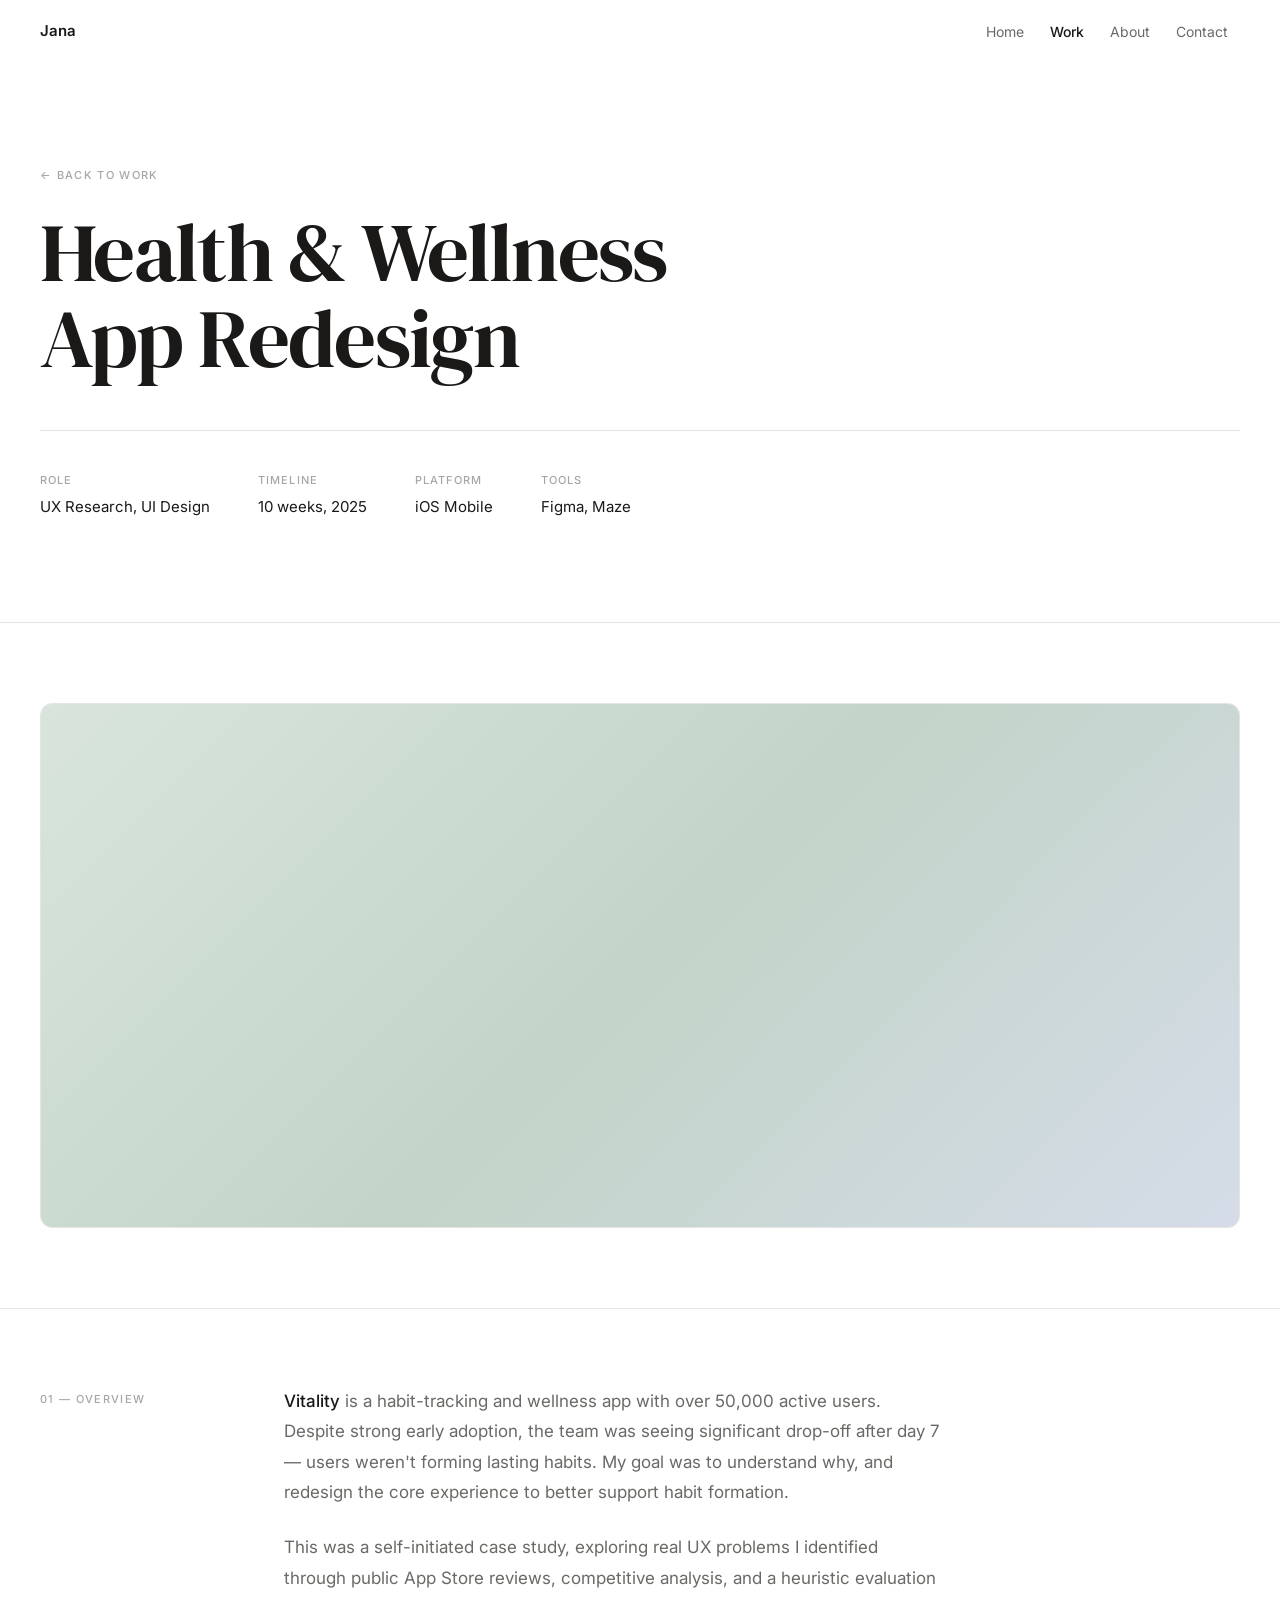
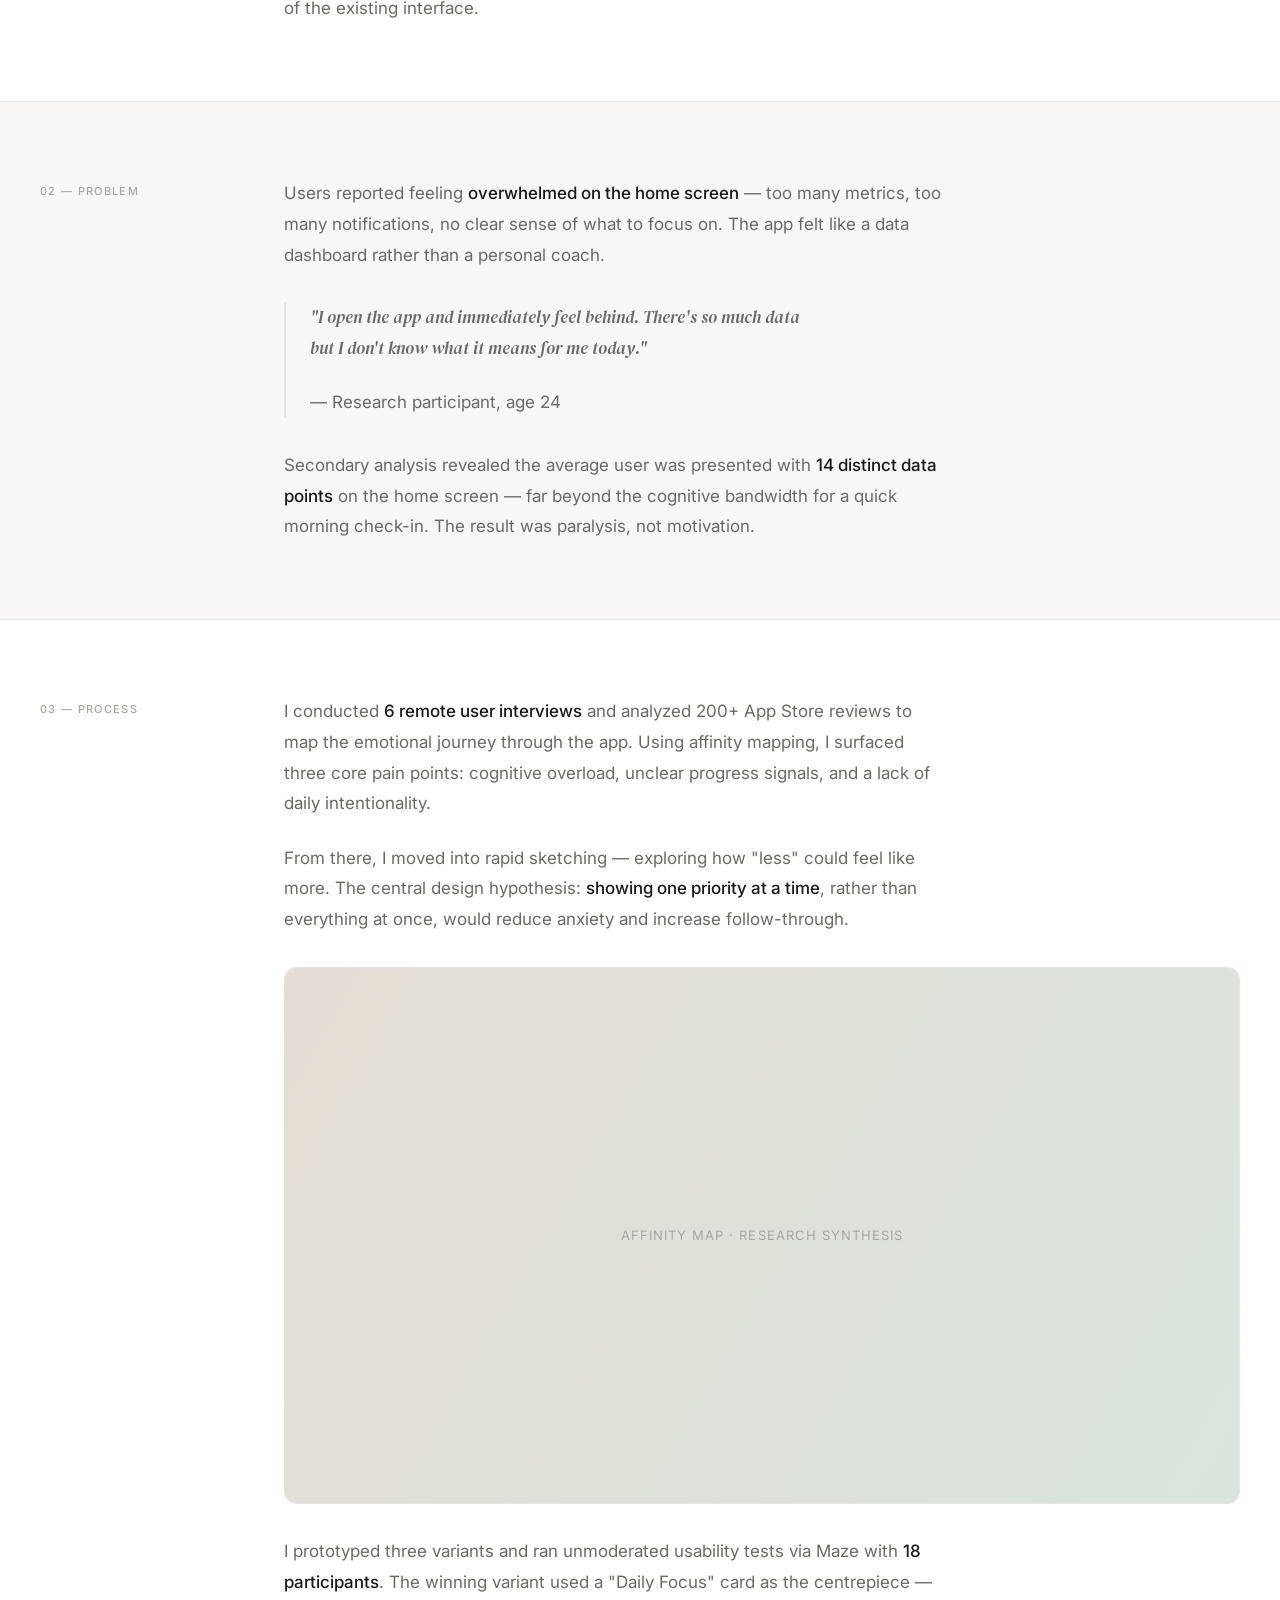
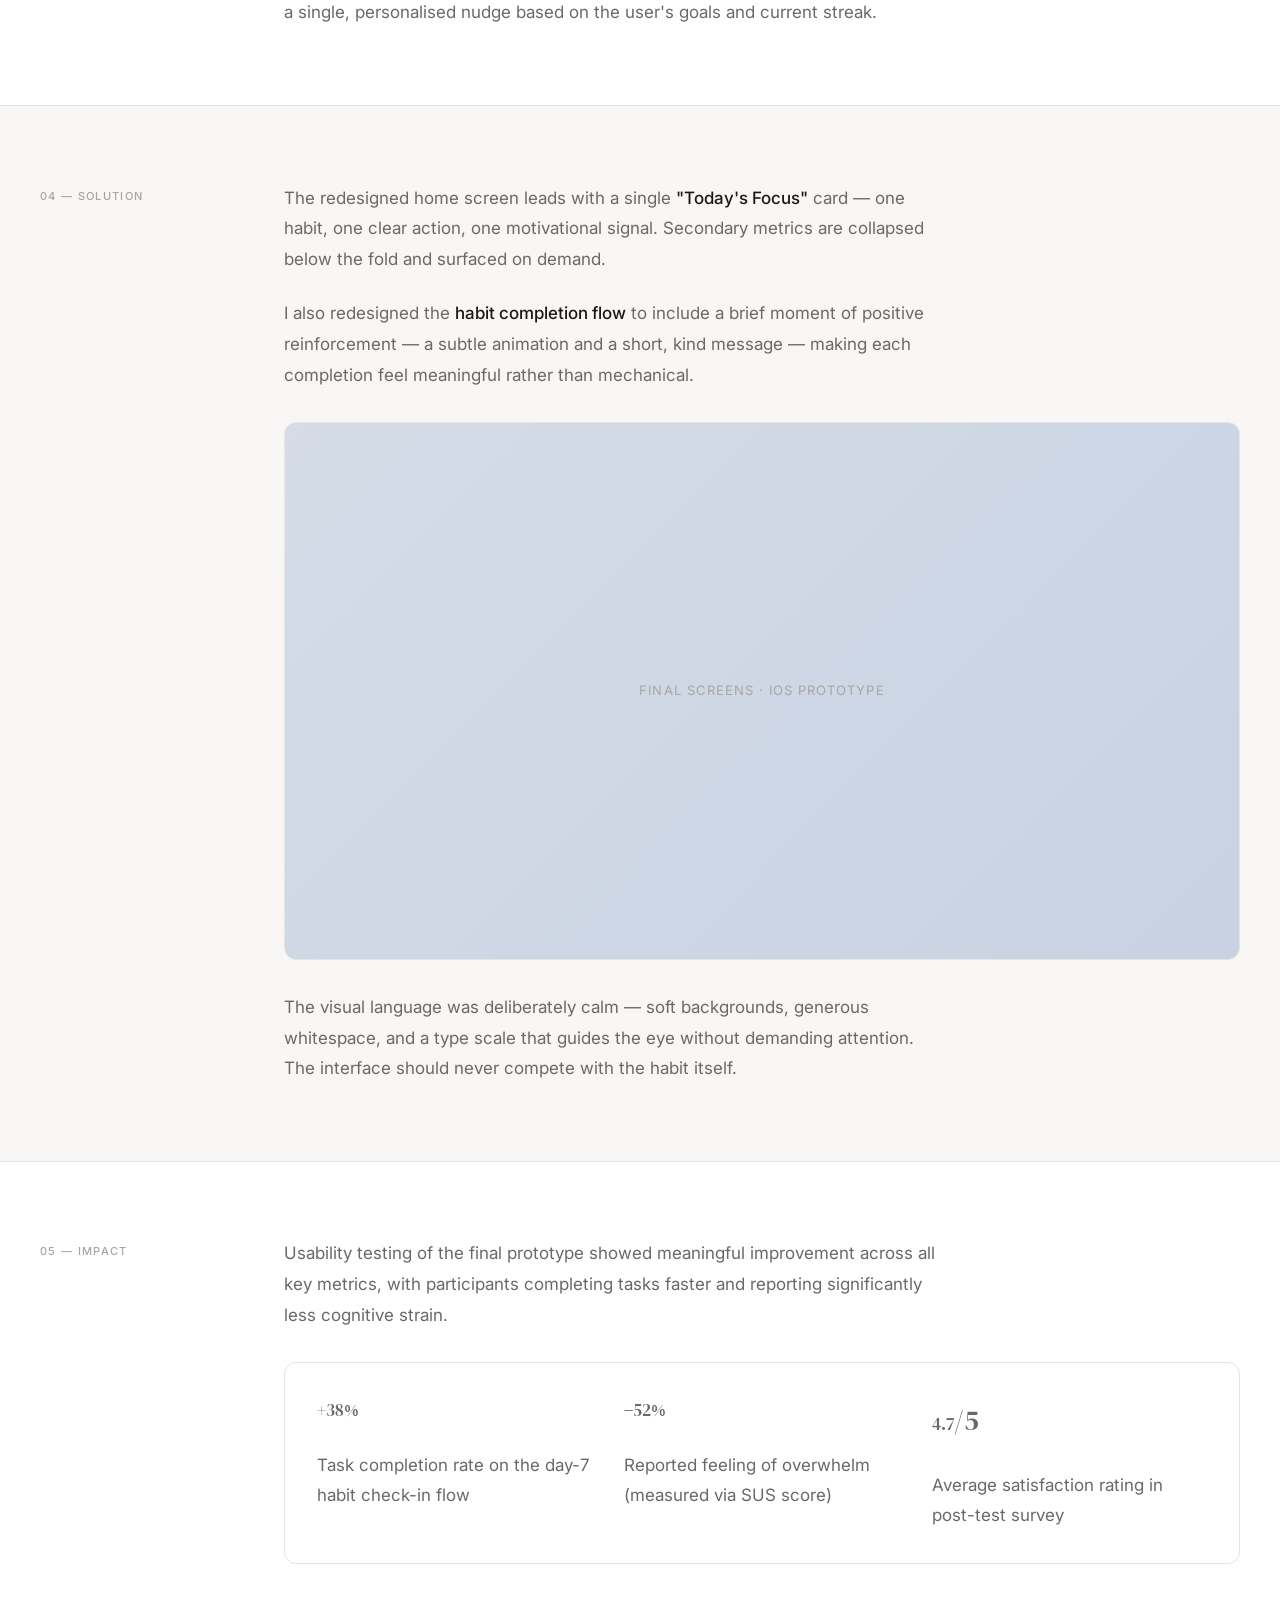
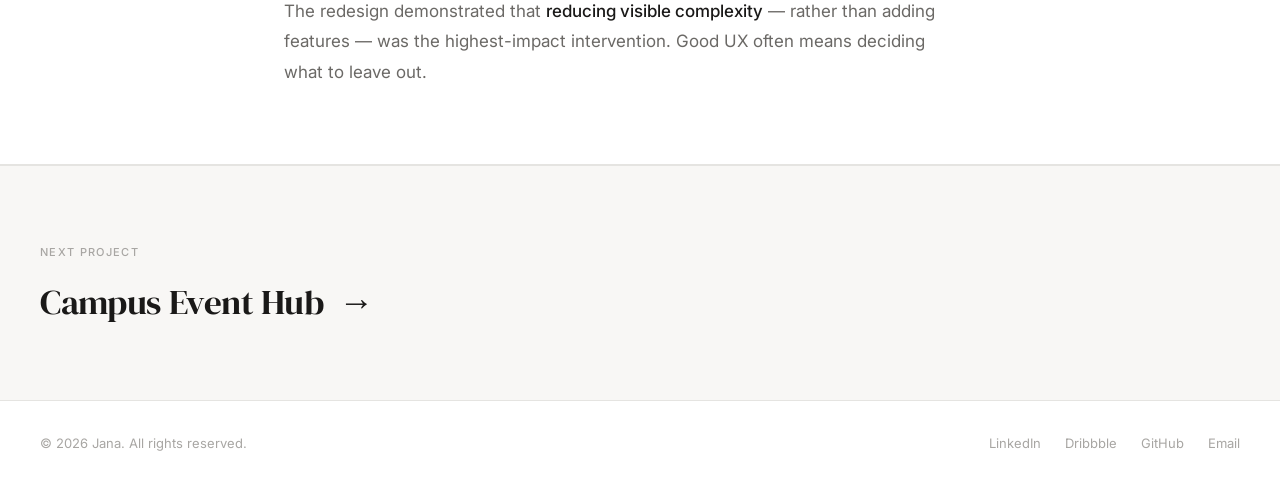
==== Project/ForgottenPages.html @ e334bb9d "new style" ====
<!DOCTYPE html>
<html lang="en">
<head>
  <meta charset="UTF-8">
  <meta name="viewport" content="width=device-width, initial-scale=1.0">
  <title>Health App Redesign — Jana</title>
  <meta name="description" content="Case study: Health & Wellness App Redesign — reducing cognitive load and improving habit retention.">
  <link rel="preconnect" href="https://fonts.googleapis.com">
  <link rel="preconnect" href="https://fonts.gstatic.com" crossorigin>
  <link href="https://fonts.googleapis.com/css2?family=DM+Serif+Display:ital@0;1&family=Inter:ital,wght@0,300;0,400;0,500;0,600;1,400&display=swap" rel="stylesheet">
  <!-- Shared -->
  <link rel="stylesheet" href="../css/base.css">
  <link rel="stylesheet" href="../css/nav.css">
  <link rel="stylesheet" href="../css/footer.css">
  <link rel="stylesheet" href="../css/components.css">
  <!-- Page -->
  <link rel="stylesheet" href="../css/case-study.css">
</head>
<body>

  <div id="scroll-progress"></div>

  <nav class="nav" id="nav" aria-label="Main navigation">
    <div class="container nav__inner">
      <a href="../index.html" class="nav__logo">Jana</a>
      <ul class="nav__links" role="list">
        <li><a href="../index.html"    class="nav__link">Home</a></li>
        <li><a href="../projects.html" class="nav__link nav__link--active">Work</a></li>
        <li><a href="../about.html"    class="nav__link">About</a></li>
        <li><a href="../contact.html"  class="nav__link">Contact</a></li>
      </ul>
      <button class="nav__menu-btn" id="menu-btn" aria-label="Toggle navigation" aria-expanded="false">
        <span></span><span></span><span></span>
      </button>
    </div>
  </nav>

  <div class="nav__mobile" id="mobile-menu">
    <ul class="nav__mobile-links" role="list">
      <li><a href="../index.html"    class="nav__mobile-link">Home</a></li>
      <li><a href="../projects.html" class="nav__mobile-link nav__mobile-link--active">Work</a></li>
      <li><a href="../about.html"    class="nav__mobile-link">About</a></li>
      <li><a href="../contact.html"  class="nav__mobile-link">Contact</a></li>
    </ul>
  </div>

  <main>

    <!-- ── Case Study Hero ── -->
    <section class="case-hero">
      <div class="container">
        <span class="label case-hero__kicker" data-reveal>
          <a href="../projects.html" style="text-decoration: none; color: inherit;">← Back to Work</a>
        </span>

        <h1 class="display" style="max-width: 16ch; margin-top: 1.5rem;" data-reveal="d1">
          Health &amp; Wellness<br>App Redesign
        </h1>

        <div class="case-hero__meta" data-reveal="d2">
          <div class="case-meta-item">
            <span class="case-meta-label">Role</span>
            <span class="case-meta-value">UX Research, UI Design</span>
          </div>
          <div class="case-meta-item">
            <span class="case-meta-label">Timeline</span>
            <span class="case-meta-value">10 weeks, 2025</span>
          </div>
          <div class="case-meta-item">
            <span class="case-meta-label">Platform</span>
            <span class="case-meta-value">iOS Mobile</span>
          </div>
          <div class="case-meta-item">
            <span class="case-meta-label">Tools</span>
            <span class="case-meta-value">Figma, Maze</span>
          </div>
        </div>
      </div>
    </section>

    <!-- ── Hero Image ── -->
    <div style="padding-block: 3rem; border-bottom: 1px solid var(--border);">
      <div class="container">
        <div class="case-image" style="aspect-ratio: 16/7;" data-reveal>
          <div style="width: 100%; height: 100%; background: linear-gradient(135deg, #D9E5DC 0%, #C2D4C8 50%, #D5DCE8 100%);"></div>
        </div>
      </div>
    </div>

    <!-- ── 01 Overview ── -->
    <section class="case-section" data-reveal>
      <div class="container case-section__inner">
        <div class="case-section__label">
          <span class="label">01 — Overview</span>
        </div>
        <div class="case-body">
          <p>
            <strong>Vitality</strong> is a habit-tracking and wellness app with over 50,000 active users.
            Despite strong early adoption, the team was seeing significant drop-off after day 7 —
            users weren't forming lasting habits. My goal was to understand why, and redesign the
            core experience to better support habit formation.
          </p>
          <p>
            This was a self-initiated case study, exploring real UX problems I identified through
            public App Store reviews, competitive analysis, and a heuristic evaluation of the
            existing interface.
          </p>
        </div>
      </div>
    </section>

    <!-- ── 02 Problem ── -->
    <section class="case-section case-section--alt" data-reveal>
      <div class="container case-section__inner">
        <div class="case-section__label">
          <span class="label">02 — Problem</span>
        </div>
        <div class="case-body">
          <p>
            Users reported feeling <strong>overwhelmed on the home screen</strong> — too many metrics,
            too many notifications, no clear sense of what to focus on. The app felt like a data
            dashboard rather than a personal coach.
          </p>

          <div class="pullquote">
            <p class="pullquote__text">
              "I open the app and immediately feel behind. There's so much data but I don't know
              what it means for me today."
            </p>
            <p class="pullquote__attr">— Research participant, age 24</p>
          </div>

          <p>
            Secondary analysis revealed the average user was presented with <strong>14 distinct
            data points</strong> on the home screen — far beyond the cognitive bandwidth for a
            quick morning check-in. The result was paralysis, not motivation.
          </p>
        </div>
      </div>
    </section>

    <!-- ── 03 Process ── -->
    <section class="case-section" data-reveal>
      <div class="container case-section__inner">
        <div class="case-section__label">
          <span class="label">03 — Process</span>
        </div>
        <div class="case-body">
          <p>
            I conducted <strong>6 remote user interviews</strong> and analyzed 200+ App Store reviews
            to map the emotional journey through the app. Using affinity mapping, I surfaced three
            core pain points: cognitive overload, unclear progress signals, and a lack of daily
            intentionality.
          </p>
          <p>
            From there, I moved into rapid sketching — exploring how "less" could feel like more.
            The central design hypothesis: <strong>showing one priority at a time</strong>, rather
            than everything at once, would reduce anxiety and increase follow-through.
          </p>

          <div class="case-image" data-reveal="d1">
            <div style="width: 100%; height: 100%; background: linear-gradient(120deg, #E5DDD5 0%, #D9E5DC 100%); display: flex; align-items: center; justify-content: center;">
              <span style="font-size: 0.8125rem; color: var(--ink-3); letter-spacing: 0.08em; text-transform: uppercase;">Affinity Map · Research Synthesis</span>
            </div>
          </div>

          <p>
            I prototyped three variants and ran unmoderated usability tests via Maze with
            <strong>18 participants</strong>. The winning variant used a "Daily Focus" card
            as the centrepiece — a single, personalised nudge based on the user's goals and
            current streak.
          </p>
        </div>
      </div>
    </section>

    <!-- ── 04 Solution ── -->
    <section class="case-section case-section--alt" data-reveal>
      <div class="container case-section__inner">
        <div class="case-section__label">
          <span class="label">04 — Solution</span>
        </div>
        <div class="case-body">
          <p>
            The redesigned home screen leads with a single <strong>"Today's Focus"</strong> card —
            one habit, one clear action, one motivational signal. Secondary metrics are collapsed
            below the fold and surfaced on demand.
          </p>
          <p>
            I also redesigned the <strong>habit completion flow</strong> to include a brief moment
            of positive reinforcement — a subtle animation and a short, kind message — making each
            completion feel meaningful rather than mechanical.
          </p>

          <div class="case-image" data-reveal="d1">
            <div style="width: 100%; height: 100%; background: linear-gradient(135deg, #D5DCE8 0%, #C8D2E2 100%); display: flex; align-items: center; justify-content: center;">
              <span style="font-size: 0.8125rem; color: var(--ink-3); letter-spacing: 0.08em; text-transform: uppercase;">Final Screens · iOS Prototype</span>
            </div>
          </div>

          <p>
            The visual language was deliberately calm — soft backgrounds, generous whitespace,
            and a type scale that guides the eye without demanding attention. The interface
            should never compete with the habit itself.
          </p>
        </div>
      </div>
    </section>

    <!-- ── 05 Impact ── -->
    <section class="case-section" data-reveal>
      <div class="container case-section__inner">
        <div class="case-section__label">
          <span class="label">05 — Impact</span>
        </div>
        <div class="case-body">
          <p>
            Usability testing of the final prototype showed meaningful improvement across
            all key metrics, with participants completing tasks faster and reporting
            significantly less cognitive strain.
          </p>

          <div class="impact-grid" data-reveal="d1">
            <div>
              <p class="impact-num">+38%</p>
              <p class="impact-desc">Task completion rate on the day-7 habit check-in flow</p>
            </div>
            <div>
              <p class="impact-num">−52%</p>
              <p class="impact-desc">Reported feeling of overwhelm (measured via SUS score)</p>
            </div>
            <div>
              <p class="impact-num">4.7<span style="font-size: 1.75rem;">/5</span></p>
              <p class="impact-desc">Average satisfaction rating in post-test survey</p>
            </div>
          </div>

          <p>
            The redesign demonstrated that <strong>reducing visible complexity</strong> —
            rather than adding features — was the highest-impact intervention. Good UX
            often means deciding what to leave out.
          </p>
        </div>
      </div>
    </section>

    <!-- ── Next Project ── -->
    <section class="next-project" data-reveal>
      <div class="container">
        <span class="label" style="display: block; margin-bottom: 1.25rem;">Next Project</span>
        <a href="../projects.html" class="next-project__link">
          <h2 class="h2 next-project__title">Campus Event Hub &nbsp;→</h2>
        </a>
      </div>
    </section>

  </main>

  <footer class="footer">
    <div class="container footer__inner">
      <span class="footer__copy">© 2026 Jana. All rights reserved.</span>
      <nav class="footer__links" aria-label="Social links">
        <a href="#" class="footer__link">LinkedIn</a>
        <a href="#" class="footer__link">Dribbble</a>
        <a href="#" class="footer__link">GitHub</a>
        <a href="mailto:jana@example.com" class="footer__link">Email</a>
      </nav>
    </div>
  </footer>

  <script src="../js/main.js"></script>
</body>
</html>
---- css/base.css ----
/* ============================================================
   BASE — Tokens · Reset · Typography · Layout · Utilities
   ============================================================
   Loaded on every page. Contains:
   - Design tokens (CSS custom properties)
   - Reset & base element styles
   - Typography scale (.display, .h1, .h2, .h3, .label)
   - Layout helpers (.container, .section, hr.divider)
   - Scroll progress bar
   - Scroll reveal animation
   ============================================================ */

@import url('https://fonts.googleapis.com/css2?family=DM+Serif+Display:ital@0;1&family=Inter:ital,wght@0,300;0,400;0,500;0,600;1,400&display=swap');

/* ---- Design Tokens ---- */
:root {
  /* Colors */
  --white:     #FFFFFF;
  --off-white: #F8F7F5;
  --surface:   #F2F1EF;
  --border:    #E5E4E1;
  --ink-1:     #1A1918;   /* headings, high-contrast text */
  --ink-2:     #6B6966;   /* body text */
  --ink-3:     #A8A6A3;   /* labels, metadata, placeholders */

  /* Fonts */
  --font-serif: 'DM Serif Display', Georgia, serif;
  --font-sans:  'Inter', system-ui, -apple-system, sans-serif;

  /* Easing */
  --ease:     cubic-bezier(0.25, 0.1, 0.25, 1);
  --ease-out: cubic-bezier(0.0, 0.0, 0.2, 1);

  /* Durations */
  --t-fast:   150ms;
  --t-base:   250ms;
  --t-slow:   400ms;
  --t-slower: 600ms;

  /* Layout */
  --max-w:  1200px;
  --gutter: clamp(1.25rem, 4vw, 2.5rem);
}

/* ---- Reset ---- */
*, *::before, *::after {
  box-sizing: border-box;
  margin: 0;
  padding: 0;
}

html {
  scroll-behavior: smooth;
  -webkit-font-smoothing: antialiased;
  -moz-osx-font-smoothing: grayscale;
}

body {
  font-family: var(--font-sans);
  font-size: 1rem;
  line-height: 1.65;
  color: var(--ink-2);
  background-color: var(--white);
}

img, svg  { display: block; max-width: 100%; }
a         { color: inherit; }
button    { font: inherit; cursor: pointer; border: none; background: none; }
ul, ol    { list-style: none; }

:focus-visible {
  outline: 2px solid var(--ink-1);
  outline-offset: 3px;
  border-radius: 3px;
}

/* ---- Scroll Progress Bar ---- */
#scroll-progress {
  position: fixed;
  top: 0; left: 0;
  width: 0%;
  height: 2px;
  background: var(--ink-1);
  z-index: 9999;
  transition: width 60ms linear;
  pointer-events: none;
}

/* ---- Scroll Reveal ---- */
[data-reveal] {
  opacity: 0;
  transform: translateY(20px);
  transition:
    opacity var(--t-slow) var(--ease-out),
    transform var(--t-slow) var(--ease-out);
}

[data-reveal].revealed {
  opacity: 1;
  transform: translateY(0);
}

/* Stagger delays — use data-reveal="d1", "d2", "d3", "d4" */
[data-reveal="d1"] { transition-delay: 80ms; }
[data-reveal="d2"] { transition-delay: 160ms; }
[data-reveal="d3"] { transition-delay: 240ms; }
[data-reveal="d4"] { transition-delay: 320ms; }

/* ---- Typography Scale ---- */
.display {
  font-family: var(--font-serif);
  font-size: clamp(3rem, 6.5vw, 7rem);
  font-weight: 400;
  line-height: 1.04;
  letter-spacing: -0.02em;
  color: var(--ink-1);
}

/* Italic variant — use <em> inside .display or standalone */
.display em,
.display-italic {
  font-style: italic;
  font-family: var(--font-serif);
}

.h1 {
  font-family: var(--font-serif);
  font-size: clamp(2.25rem, 4vw, 3.75rem);
  font-weight: 400;
  line-height: 1.1;
  letter-spacing: -0.015em;
  color: var(--ink-1);
}

.h2 {
  font-family: var(--font-serif);
  font-size: clamp(1.625rem, 2.75vw, 2.375rem);
  font-weight: 400;
  line-height: 1.2;
  letter-spacing: -0.01em;
  color: var(--ink-1);
}

.h3 {
  font-family: var(--font-sans);
  font-size: 1.0625rem;
  font-weight: 500;
  line-height: 1.4;
  color: var(--ink-1);
}

/* Small uppercase label — used for kickers, metadata, section markers */
.label {
  display: block;
  font-family: var(--font-sans);
  font-size: 0.6875rem;
  font-weight: 500;
  letter-spacing: 0.12em;
  text-transform: uppercase;
  color: var(--ink-3);
}

/* ---- Layout ---- */
.container {
  width: min(var(--max-w), 100% - (var(--gutter) * 2));
  margin-inline: auto;
}

/* Standard vertical section padding */
.section {
  padding-block: clamp(4rem, 8vw, 8rem);
}

.section--sm {
  padding-block: clamp(2rem, 4vw, 4rem);
}

hr.divider {
  border: none;
  border-top: 1px solid var(--border);
}
---- css/nav.css ----
/* ============================================================
   NAV — Sticky navigation + mobile drawer
   ============================================================
   Used on every page.
   JS adds .scrolled to .nav on scroll → frosted-glass effect.
   JS toggles .open on .nav__mobile and .nav__menu-btn.
   ============================================================ */

.nav {
  position: sticky;
  top: 0;
  z-index: 100;
  height: 4rem;
  display: flex;
  align-items: center;
  background: rgba(255, 255, 255, 0);
  border-bottom: 1px solid transparent;
  transition:
    background var(--t-base) var(--ease),
    border-color var(--t-base) var(--ease);
}

.nav.scrolled {
  background: rgba(255, 255, 255, 0.94);
  border-bottom-color: var(--border);
  backdrop-filter: blur(16px);
  -webkit-backdrop-filter: blur(16px);
}

.nav__inner {
  display: flex;
  align-items: center;
  justify-content: space-between;
  gap: 2rem;
}

.nav__logo {
  font-family: var(--font-sans);
  font-size: 0.9375rem;
  font-weight: 600;
  color: var(--ink-1);
  text-decoration: none;
  letter-spacing: 0.01em;
  flex-shrink: 0;
}

/* Desktop links */
.nav__links {
  display: flex;
  align-items: center;
  gap: 0.125rem;
}

.nav__link {
  display: inline-block;
  padding: 0.375rem 0.75rem;
  font-size: 0.875rem;
  font-weight: 400;
  color: var(--ink-2);
  text-decoration: none;
  border-radius: 6px;
  transition:
    color var(--t-fast) var(--ease),
    background var(--t-fast) var(--ease);
}

.nav__link:hover       { color: var(--ink-1); background: var(--surface); }
.nav__link--active     { color: var(--ink-1); font-weight: 500; }

/* Hamburger button — hidden on desktop */
.nav__menu-btn {
  display: none;
  flex-direction: column;
  justify-content: center;
  gap: 5px;
  padding: 0.5rem;
}

.nav__menu-btn span {
  display: block;
  width: 22px;
  height: 1.5px;
  background: var(--ink-1);
  transition:
    transform var(--t-base) var(--ease),
    opacity var(--t-fast) var(--ease);
  transform-origin: center;
}

/* Hamburger → X animation */
.nav__menu-btn.open span:nth-child(1) { transform: translateY(6.5px) rotate(45deg); }
.nav__menu-btn.open span:nth-child(2) { opacity: 0; transform: scaleX(0); }
.nav__menu-btn.open span:nth-child(3) { transform: translateY(-6.5px) rotate(-45deg); }

/* Mobile drawer — slides down from nav */
.nav__mobile {
  position: fixed;
  top: 4rem; left: 0; right: 0;
  background: rgba(255, 255, 255, 0.97);
  border-bottom: 1px solid var(--border);
  backdrop-filter: blur(16px);
  -webkit-backdrop-filter: blur(16px);
  z-index: 99;
  opacity: 0;
  transform: translateY(-8px);
  pointer-events: none;
  transition:
    opacity var(--t-base) var(--ease),
    transform var(--t-base) var(--ease);
}

.nav__mobile.open {
  opacity: 1;
  transform: translateY(0);
  pointer-events: auto;
}

.nav__mobile-links { padding: 0.5rem 0 1rem; }

.nav__mobile-link {
  display: block;
  padding: 0.875rem var(--gutter);
  font-size: 1rem;
  font-weight: 400;
  color: var(--ink-2);
  text-decoration: none;
  border-bottom: 1px solid var(--border);
  transition: color var(--t-fast) var(--ease);
}

.nav__mobile-link:last-child   { border-bottom: none; }
.nav__mobile-link:hover,
.nav__mobile-link--active      { color: var(--ink-1); }

/* ---- Responsive ---- */
@media (max-width: 640px) {
  .nav__links    { display: none; }
  .nav__menu-btn { display: flex; }
}
---- css/footer.css ----
/* ============================================================
   FOOTER — Site-wide footer
   ============================================================
   Used on every page.
   ============================================================ */

.footer {
  border-top: 1px solid var(--border);
  padding-block: 2rem;
}

.footer__inner {
  display: flex;
  align-items: center;
  justify-content: space-between;
  gap: 1rem;
  flex-wrap: wrap;
}

.footer__copy {
  font-size: 0.8125rem;
  color: var(--ink-3);
}

.footer__links {
  display: flex;
  gap: 1.5rem;
}

.footer__link {
  font-size: 0.8125rem;
  color: var(--ink-3);
  text-decoration: none;
  transition: color var(--t-fast) var(--ease);
}

.footer__link:hover { color: var(--ink-1); }

/* ---- Responsive ---- */
@media (max-width: 640px) {
  .footer__inner { flex-direction: column; align-items: flex-start; gap: 1rem; }
  .footer__links { flex-wrap: wrap; gap: 1rem; }
}
---- css/components.css ----
/* ============================================================
   COMPONENTS — Shared reusable UI pieces
   ============================================================
   Loaded on every page. Contains components used in 2+ places:
   - Buttons (.btn, .btn--primary, .btn--secondary)
   - Arrow link (.link-arrow)
   - Tag pill (.tag)
   - Project cards (.project-card, .projects-grid)
   ============================================================ */

/* ---- Buttons ---- */
.btn {
  display: inline-flex;
  align-items: center;
  gap: 0.5rem;
  padding: 0.75rem 1.5rem;
  font-family: var(--font-sans);
  font-size: 0.875rem;
  font-weight: 500;
  line-height: 1;
  text-decoration: none;
  border-radius: 100px;
  transition:
    background var(--t-fast) var(--ease),
    color var(--t-fast) var(--ease),
    border-color var(--t-fast) var(--ease),
    transform var(--t-fast) var(--ease);
}

.btn:active { transform: scale(0.97); }

.btn--primary {
  background: var(--ink-1);
  color: var(--white);
  border: 1px solid var(--ink-1);
}

.btn--primary:hover { background: #333; border-color: #333; }

.btn--secondary {
  background: transparent;
  color: var(--ink-1);
  border: 1px solid var(--border);
}

.btn--secondary:hover { background: var(--surface); border-color: #ccc; }

/* ---- Arrow link ---- */
/* Use for "See all →" type text links */
.link-arrow {
  display: inline-flex;
  align-items: center;
  gap: 0.375rem;
  font-size: 0.8125rem;
  font-weight: 500;
  color: var(--ink-1);
  text-decoration: none;
  border-bottom: 1px solid var(--border);
  padding-bottom: 2px;
  transition:
    border-color var(--t-fast) var(--ease),
    gap var(--t-base) var(--ease);
}

.link-arrow:hover { border-color: var(--ink-2); gap: 0.625rem; }

/* ---- Tag pill ---- */
/* Small category label used on project cards */
.tag {
  display: inline-block;
  padding: 0.1875rem 0.5625rem;
  background: var(--surface);
  color: var(--ink-2);
  font-size: 0.6875rem;
  font-weight: 500;
  letter-spacing: 0.03em;
  border-radius: 100px;
  border: 1px solid var(--border);
}

/* ---- Project Cards ---- */
/* Used on: index.html (selected work) + projects.html (full grid) */

.projects-grid {
  display: grid;
  grid-template-columns: repeat(2, 1fr);
  gap: 1.25rem;
}

.project-card {
  display: block;
  text-decoration: none;
  color: inherit;
  border-radius: 14px;
  overflow: hidden;
  border: 1px solid var(--border);
  background: var(--white);
  transition:
    transform var(--t-slow) var(--ease),
    box-shadow var(--t-slow) var(--ease);
}

.project-card:hover {
  transform: translateY(-5px);
  box-shadow: 0 24px 64px rgba(0, 0, 0, 0.07);
}

/* Thumbnail — colored background block */
.project-card__thumb {
  aspect-ratio: 16 / 10;
  overflow: hidden;
  position: relative;
}

.project-card__bg {
  width: 100%;
  height: 100%;
  transition: transform var(--t-slower) var(--ease-out);
}

.project-card:hover .project-card__bg { transform: scale(1.05); }

/* Hover overlay with "View" pill */
.project-card__overlay {
  position: absolute;
  inset: 0;
  display: flex;
  align-items: center;
  justify-content: center;
  background: rgba(26, 25, 24, 0);
  transition: background var(--t-base) var(--ease);
}

.project-card__overlay-pill {
  display: flex;
  align-items: center;
  gap: 0.5rem;
  padding: 0.5rem 1.125rem;
  background: var(--white);
  color: var(--ink-1);
  font-size: 0.8125rem;
  font-weight: 500;
  border-radius: 100px;
  opacity: 0;
  transform: translateY(6px);
  transition:
    opacity var(--t-base) var(--ease),
    transform var(--t-base) var(--ease);
}

.project-card:hover .project-card__overlay        { background: rgba(26, 25, 24, 0.18); }
.project-card:hover .project-card__overlay-pill   { opacity: 1; transform: translateY(0); }

/* Card body */
.project-card__body    { padding: 1.25rem 1.375rem 1.5rem; }

.project-card__tags {
  display: flex;
  gap: 0.375rem;
  flex-wrap: wrap;
  margin-bottom: 0.625rem;
}

.project-card__title {
  font-size: 1rem;
  font-weight: 500;
  color: var(--ink-1);
  margin-bottom: 0.375rem;
  line-height: 1.35;
}

.project-card__desc {
  font-size: 0.875rem;
  color: var(--ink-2);
  line-height: 1.6;
}

/* Featured modifier — spans full grid width (homepage only) */
.project-card--featured              { grid-column: 1 / -1; }
.project-card--featured .project-card__thumb { aspect-ratio: 16 / 7; }

/* ---- Responsive ---- */
@media (max-width: 900px) {
  .projects-grid                           { grid-template-columns: 1fr; }
  .project-card--featured                  { grid-column: auto; }
  .project-card--featured .project-card__thumb { aspect-ratio: 16 / 10; }
}
---- css/case-study.css ----
/* ============================================================
   CASE STUDY — Project/*.html specific styles
   ============================================================
   Sections: Hero + meta · Numbered sections · Pull quote ·
             Image placeholder · Impact grid · Next project
   ============================================================ */

/* ---- Case Hero ---- */
.case-hero {
  padding-block: clamp(4rem, 8vw, 8rem);
  border-bottom: 1px solid var(--border);
}

.case-hero__kicker { margin-bottom: 1.5rem; }

/* Meta row — Role / Timeline / Platform / Tools */
.case-hero__meta {
  display: flex;
  gap: 3rem;
  flex-wrap: wrap;
  margin-top: 3rem;
  padding-top: 2.5rem;
  border-top: 1px solid var(--border);
}

.case-meta-item  { display: flex; flex-direction: column; gap: 0.375rem; }

.case-meta-label {
  font-size: 0.6875rem;
  font-weight: 500;
  letter-spacing: 0.1em;
  text-transform: uppercase;
  color: var(--ink-3);
}

.case-meta-value { font-size: 0.9375rem; color: var(--ink-1); }

/* ---- Numbered sections ---- */
/* Two-column: narrow label on left, content on right */
.case-section {
  padding-block: clamp(3rem, 6vw, 6rem);
  border-bottom: 1px solid var(--border);
}

.case-section--alt { background: var(--off-white); }

.case-section__inner {
  display: grid;
  grid-template-columns: 180px 1fr;
  gap: 4rem;
  align-items: start;
}

.case-section__label { padding-top: 0.25rem; }

/* Body text within a case section */
.case-body p {
  font-size: 1.0625rem;
  line-height: 1.8;
  color: var(--ink-2);
  margin-bottom: 1.5rem;
  max-width: 60ch;
}

.case-body p:last-child { margin-bottom: 0; }
.case-body strong       { color: var(--ink-1); font-weight: 500; }

/* ---- Image placeholder ---- */
.case-image {
  aspect-ratio: 16 / 9;
  border-radius: 12px;
  overflow: hidden;
  border: 1px solid var(--border);
  margin-block: 2rem;
}

/* ---- Pull quote ---- */
.pullquote {
  border-left: 2px solid var(--border);
  padding-left: 1.5rem;
  margin-block: 2rem;
  max-width: 52ch;
}

.pullquote__text {
  font-family: var(--font-serif);
  font-style: italic;
  font-size: 1.25rem;
  line-height: 1.55;
  color: var(--ink-1);
  margin-bottom: 0.625rem;
}

.pullquote__attr { font-size: 0.8125rem; color: var(--ink-3); }

/* ---- Impact metrics grid ---- */
.impact-grid {
  display: grid;
  grid-template-columns: repeat(3, 1fr);
  gap: 2rem;
  margin-block: 2rem;
  padding: 2rem;
  border: 1px solid var(--border);
  border-radius: 12px;
  background: var(--white);
}

.impact-num {
  font-family: var(--font-serif);
  font-size: 2.75rem;
  color: var(--ink-1);
  line-height: 1;
  margin-bottom: 0.5rem;
}

.impact-desc { font-size: 0.875rem; color: var(--ink-2); line-height: 1.5; }

/* ---- Next project strip ---- */
.next-project {
  padding-block: clamp(3rem, 6vw, 5rem);
  background: var(--off-white);
  border-top: 1px solid var(--border);
}

.next-project__link {
  display: inline-block;
  text-decoration: none;
  color: inherit;
}

.next-project__title { transition: opacity var(--t-fast) var(--ease); }
.next-project__link:hover .next-project__title { opacity: 0.6; }

/* ---- Responsive ---- */
@media (max-width: 900px) {
  .case-section__inner { grid-template-columns: 1fr; gap: 1.25rem; }
  .impact-grid         { grid-template-columns: repeat(2, 1fr); }
}

@media (max-width: 640px) {
  .case-hero__meta { gap: 1.5rem; }
  .impact-grid     { grid-template-columns: 1fr; }
}
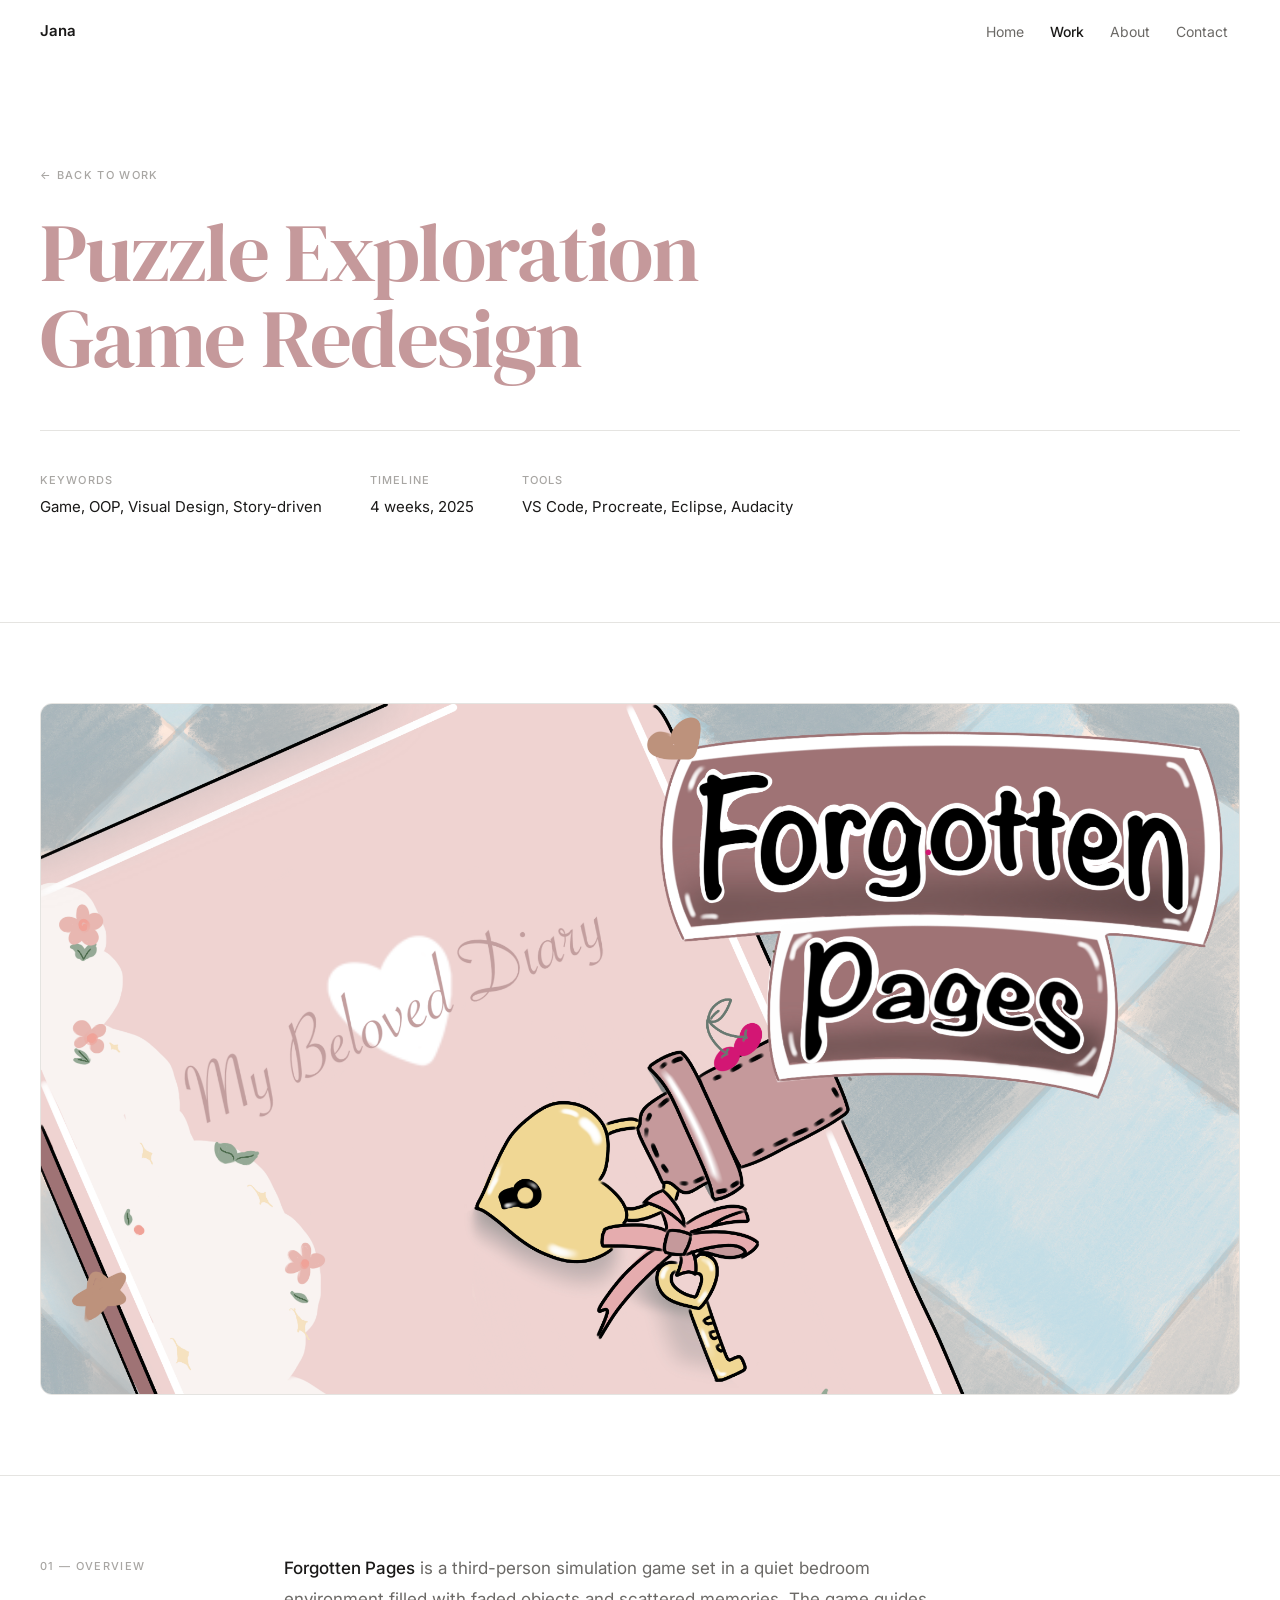
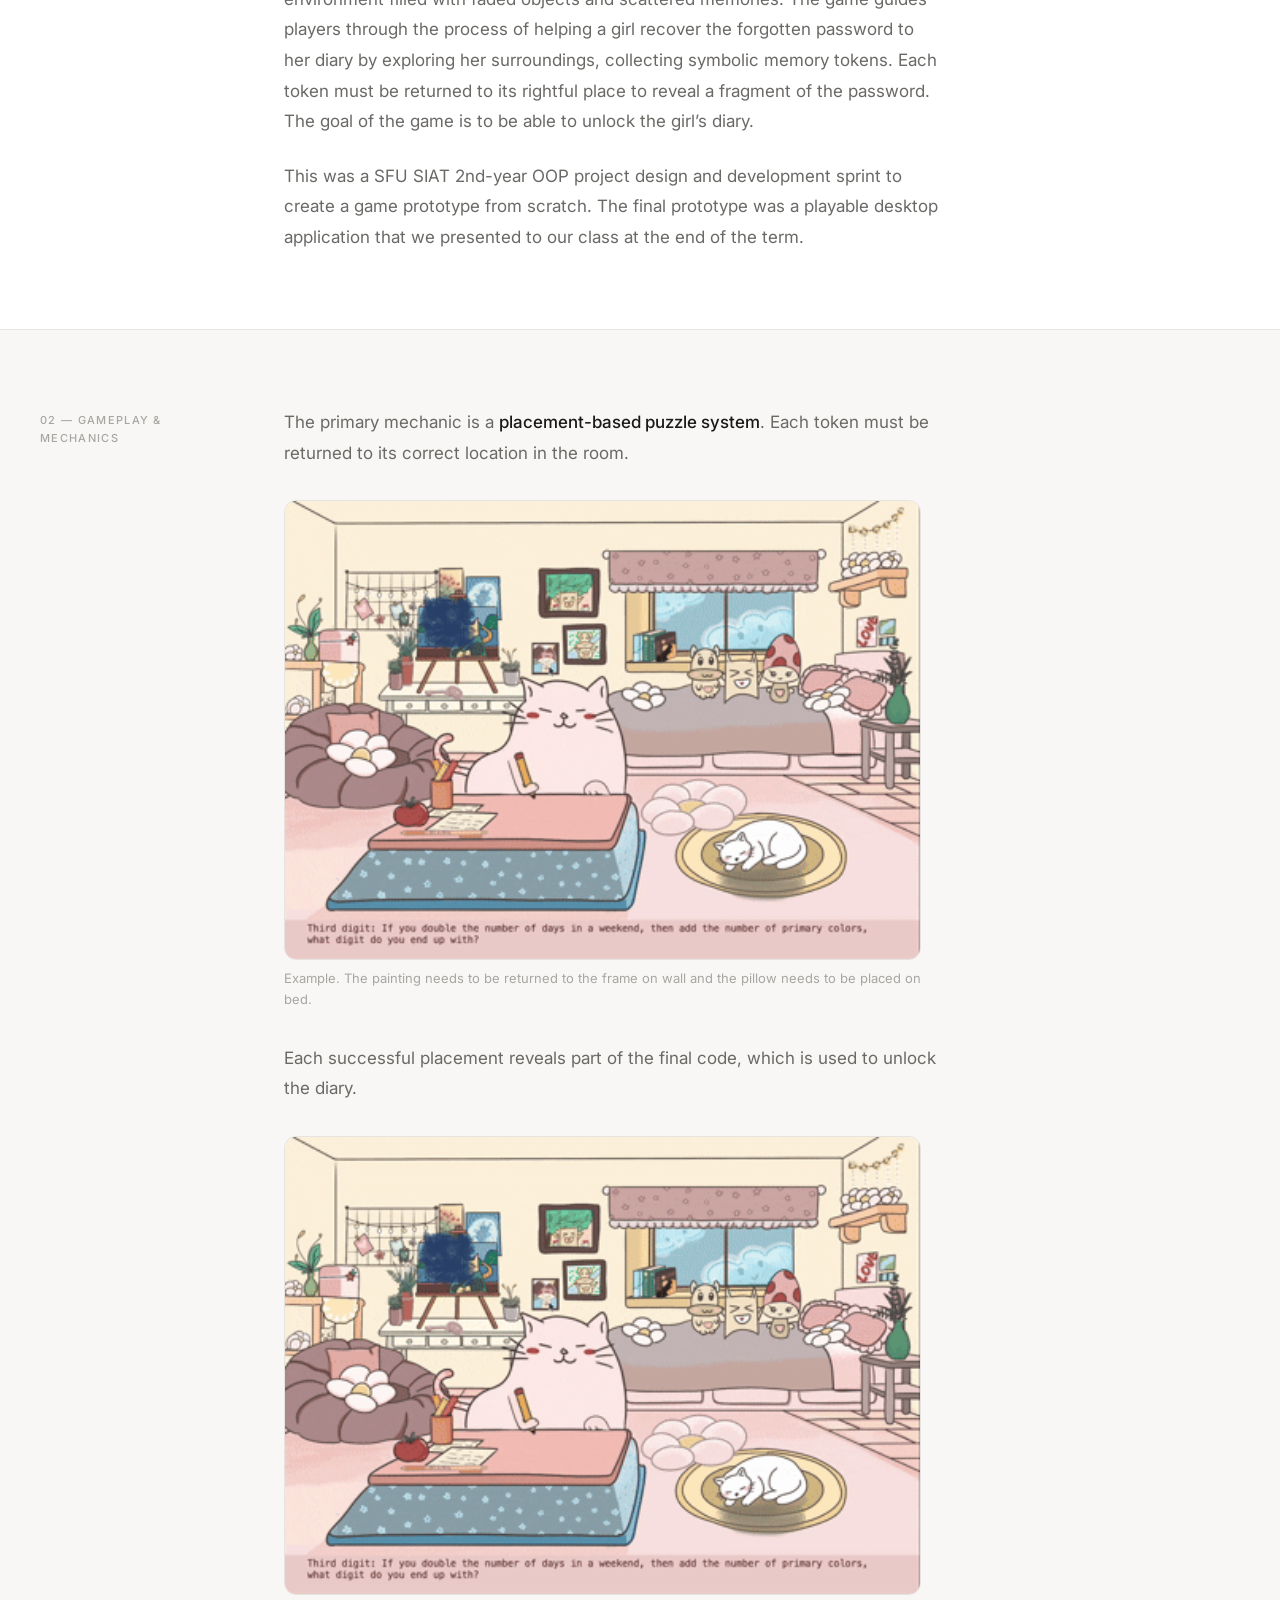
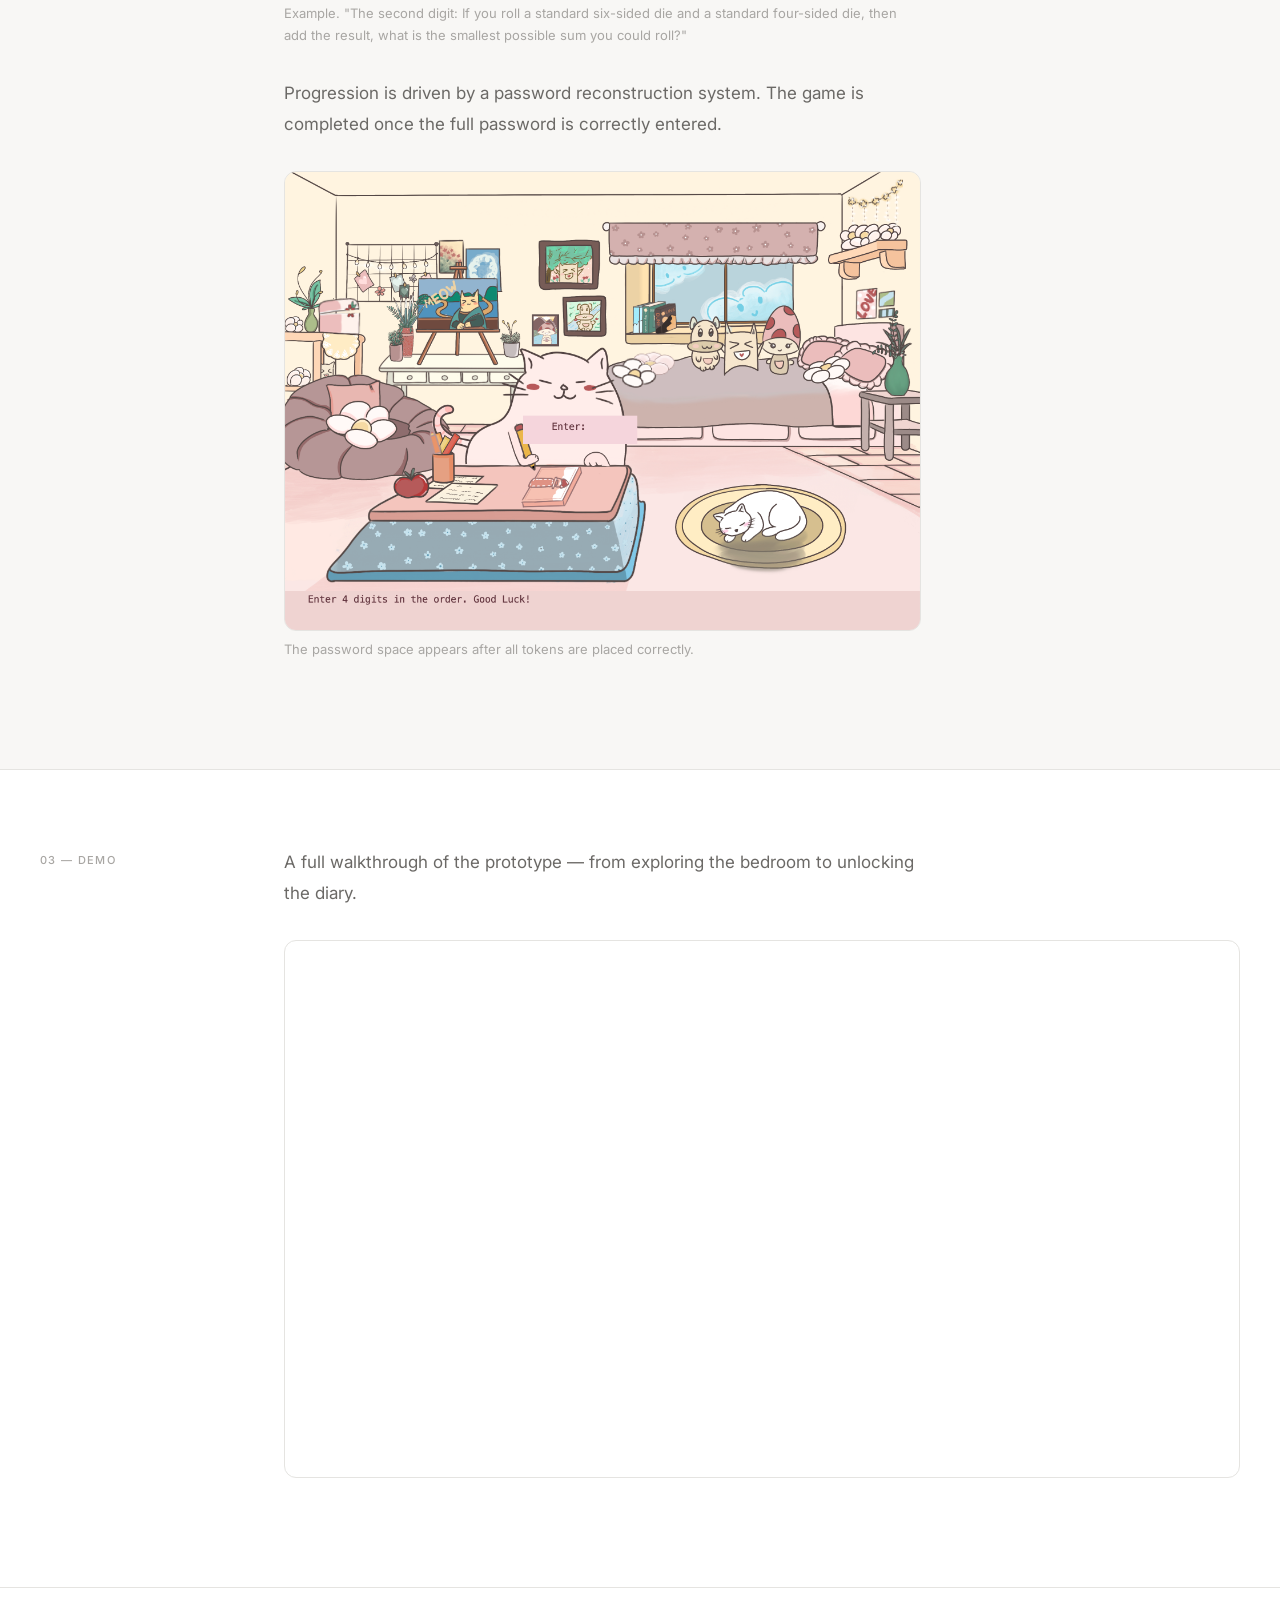
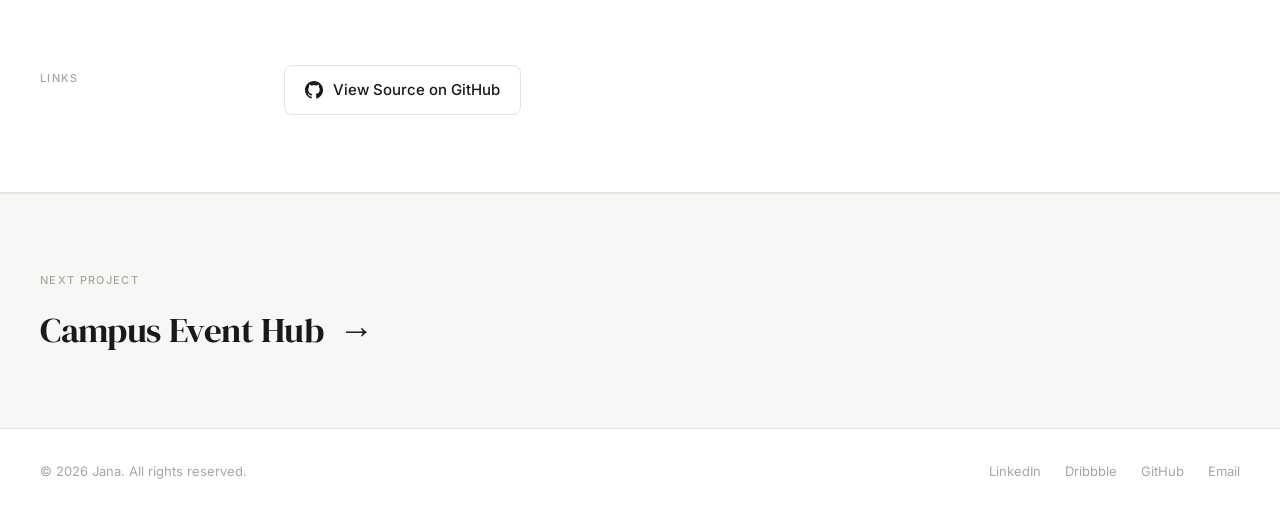
==== commit 8af760cf: "add details forgotten pages" ====
--- a/Project/ForgottenPages.html
+++ b/Project/ForgottenPages.html
@@ -3,7 +3,7 @@
 <head>
   <meta charset="UTF-8">
   <meta name="viewport" content="width=device-width, initial-scale=1.0">
-  <title>Health App Redesign — Jana</title>
+  <title>Puzzle Exploration Game — Jana</title>
   <meta name="description" content="Case study: Health & Wellness App Redesign — reducing cognitive load and improving habit retention.">
   <link rel="preconnect" href="https://fonts.googleapis.com">
   <link rel="preconnect" href="https://fonts.gstatic.com" crossorigin>
@@ -54,25 +54,21 @@
         </span>
 
         <h1 class="display" style="max-width: 16ch; margin-top: 1.5rem;" data-reveal="d1">
-          Health &amp; Wellness<br>App Redesign
+          Puzzle Exploration<br>Game Redesign
         </h1>
 
         <div class="case-hero__meta" data-reveal="d2">
           <div class="case-meta-item">
-            <span class="case-meta-label">Role</span>
-            <span class="case-meta-value">UX Research, UI Design</span>
+            <span class="case-meta-label">Keywords</span>
+            <span class="case-meta-value">Game, OOP, Visual Design, Story-driven</span>
           </div>
           <div class="case-meta-item">
             <span class="case-meta-label">Timeline</span>
-            <span class="case-meta-value">10 weeks, 2025</span>
-          </div>
-          <div class="case-meta-item">
-            <span class="case-meta-label">Platform</span>
-            <span class="case-meta-value">iOS Mobile</span>
+            <span class="case-meta-value">4 weeks, 2025</span>
           </div>
           <div class="case-meta-item">
             <span class="case-meta-label">Tools</span>
-            <span class="case-meta-value">Figma, Maze</span>
+            <span class="case-meta-value">VS Code, Procreate, Eclipse, Audacity</span>
           </div>
         </div>
       </div>
@@ -81,8 +77,11 @@
     <!-- ── Hero Image ── -->
     <div style="padding-block: 3rem; border-bottom: 1px solid var(--border);">
       <div class="container">
-        <div class="case-image" style="aspect-ratio: 16/7;" data-reveal>
-          <div style="width: 100%; height: 100%; background: linear-gradient(135deg, #D9E5DC 0%, #C2D4C8 50%, #D5DCE8 100%);"></div>
+        <div class="case-image" style="aspect-ratio: unset;" data-reveal>
+          <img
+            src="../assets/ForgottenPages/ForgottenPages-cover.png"
+            alt="Forgotten Pages cover"
+            style="width: 100%; height: auto; display: block;">
         </div>
       </div>
     </div>
@@ -95,52 +94,94 @@
         </div>
         <div class="case-body">
           <p>
-            <strong>Vitality</strong> is a habit-tracking and wellness app with over 50,000 active users.
-            Despite strong early adoption, the team was seeing significant drop-off after day 7 —
-            users weren't forming lasting habits. My goal was to understand why, and redesign the
-            core experience to better support habit formation.
-          </p>
-          <p>
-            This was a self-initiated case study, exploring real UX problems I identified through
-            public App Store reviews, competitive analysis, and a heuristic evaluation of the
-            existing interface.
-          </p>
-        </div>
-      </div>
-    </section>
-
-    <!-- ── 02 Problem ── -->
+            <strong>Forgotten Pages</strong> is a third-person simulation game set in a quiet bedroom environment filled with faded objects and scattered memories. The game guides players through the process of helping a girl recover the forgotten password to her diary by exploring her surroundings, collecting symbolic memory tokens. Each token must be returned to its rightful place to reveal a fragment of the password. The goal of the game is to be able to unlock the girl’s diary.
+          </p>
+          <p>
+            This was a SFU SIAT 2nd-year OOP project design and development sprint to create a game prototype from scratch. The final prototype was a playable desktop application that we presented to our class at the end of the term.
+          </p>
+        </div>
+      </div>
+    </section>
+
+    <!-- ── 02 Gameplay & Mechanics ── -->
     <section class="case-section case-section--alt" data-reveal>
       <div class="container case-section__inner">
         <div class="case-section__label">
-          <span class="label">02 — Problem</span>
-        </div>
-        <div class="case-body">
-          <p>
-            Users reported feeling <strong>overwhelmed on the home screen</strong> — too many metrics,
-            too many notifications, no clear sense of what to focus on. The app felt like a data
-            dashboard rather than a personal coach.
-          </p>
-
-          <div class="pullquote">
+          <span class="label">02 — Gameplay & Mechanics</span>
+        </div>
+        <div class="case-body">
+          <p>
+            The primary mechanic is a <strong>placement-based puzzle system</strong>. Each token must be returned to its correct location in the room.
+          </p>
+
+          <!-- GIF: placement puzzle mechanic -->
+          <figure style="width: 66.67%; margin-block: 2rem; margin-inline: 0;">
+            <div class="case-image" data-reveal style="aspect-ratio: unset; margin-block: 0;">
+              <img src="../assets/ForgottenPages/GameDesign.gif" alt="Placement puzzle mechanic" style="width: 100%; height: auto; display: block;">
+            </div>
+            <figcaption style="margin-top: 0.5rem; font-size: 0.8125rem; color: var(--ink-3);">Example. The painting needs to be returned to the frame on wall and the pillow needs to be placed on bed.</figcaption>
+          </figure>
+
+          <!-- <div class="pullquote">
             <p class="pullquote__text">
               "I open the app and immediately feel behind. There's so much data but I don't know
               what it means for me today."
             </p>
             <p class="pullquote__attr">— Research participant, age 24</p>
-          </div>
-
-          <p>
-            Secondary analysis revealed the average user was presented with <strong>14 distinct
-            data points</strong> on the home screen — far beyond the cognitive bandwidth for a
-            quick morning check-in. The result was paralysis, not motivation.
-          </p>
+          </div> -->
+
+          <p>
+            Each successful placement reveals part of the final code, which is used to unlock the diary.
+          </p>
+
+          <!-- GIF: cursor interaction system -->
+          <figure style="width: 66.67%; margin-block: 2rem; margin-inline: 0;">
+            <div class="case-image" data-reveal style="aspect-ratio: unset; margin-block: 0;">
+              <img src="../assets/ForgottenPages/GameDesign.gif" alt="Cursor-based interaction system" style="width: 100%; height: auto; display: block;">
+            </div>
+            <figcaption style="margin-top: 0.5rem; font-size: 0.8125rem; color: var(--ink-3);">Example. "The second digit: If you roll a standard six-sided die and a standard four-sided die, then add the result, what is the smallest possible sum you could roll?"</figcaption>
+          </figure>
+
+          <p>
+            Progression is driven by a password reconstruction system. The game is completed once the full password is correctly entered.
+          </p>
+
+          <!-- GIF: password reconstruction / progression -->
+          <figure style="width: 66.67%; margin-block: 2rem; margin-inline: 0;">
+            <div class="case-image" data-reveal style="aspect-ratio: unset; margin-block: 0;">
+              <img src="../assets/ForgottenPages/Password-Game.png" alt="Password reconstruction and progression" style="width: 100%; height: auto; display: block;">
+            </div>
+            <figcaption style="margin-top: 0.5rem; font-size: 0.8125rem; color: var(--ink-3);">The password space appears after all tokens are placed correctly.</figcaption>
+          </figure>
+        </div>
+      </div>
+    </section>
+
+    <!-- ── 03 Demo Video ── -->
+    <section class="case-section" data-reveal>
+      <div class="container case-section__inner">
+        <div class="case-section__label">
+          <span class="label">03 — Demo</span>
+        </div>
+        <div class="case-body">
+          <p>A full walkthrough of the prototype — from exploring the bedroom to unlocking the diary.</p>
+
+          <!-- Replace YOUR_VIDEO_ID with the YouTube video ID (e.g. dQw4w9WgXcQ) -->
+          <div style="position: relative; width: 100%; aspect-ratio: 16/9; border-radius: 12px; overflow: hidden; border: 1px solid var(--border); margin-block: 2rem;">
+            <iframe
+              src="https://www.youtube.com/embed/YOUR_VIDEO_ID"
+              title="Forgotten Pages — Gameplay Demo"
+              allow="accelerometer; autoplay; clipboard-write; encrypted-media; gyroscope; picture-in-picture"
+              allowfullscreen
+              style="position: absolute; inset: 0; width: 100%; height: 100%; border: none;">
+            </iframe>
+          </div>
         </div>
       </div>
     </section>
 
     <!-- ── 03 Process ── -->
-    <section class="case-section" data-reveal>
+    <!-- <section class="case-section" data-reveal>
       <div class="container case-section__inner">
         <div class="case-section__label">
           <span class="label">03 — Process</span>
@@ -172,10 +213,10 @@
           </p>
         </div>
       </div>
-    </section>
+    </section> -->
 
     <!-- ── 04 Solution ── -->
-    <section class="case-section case-section--alt" data-reveal>
+    <!-- <section class="case-section case-section--alt" data-reveal>
       <div class="container case-section__inner">
         <div class="case-section__label">
           <span class="label">04 — Solution</span>
@@ -205,10 +246,10 @@
           </p>
         </div>
       </div>
-    </section>
+    </section> -->
 
     <!-- ── 05 Impact ── -->
-    <section class="case-section" data-reveal>
+    <!-- <section class="case-section" data-reveal>
       <div class="container case-section__inner">
         <div class="case-section__label">
           <span class="label">05 — Impact</span>
@@ -240,6 +281,48 @@
             rather than adding features — was the highest-impact intervention. Good UX
             often means deciding what to leave out.
           </p>
+        </div>
+      </div>
+    </section> -->
+
+    <!-- ── Links ── -->
+    <section class="case-section" data-reveal>
+      <div class="container case-section__inner">
+        <div class="case-section__label">
+          <span class="label">Links</span>
+        </div>
+        <div class="case-body">
+          <!-- Replace # with your GitHub repo URL -->
+          <a href="https://github.com/zazzng/ForgottenPages" target="_blank" rel="noopener noreferrer" style="
+            display: inline-flex;
+            align-items: center;
+            gap: 0.625rem;
+            padding: 0.75rem 1.25rem;
+            border: 1px solid var(--border);
+            border-radius: 8px;
+            text-decoration: none;
+            color: var(--ink-1);
+            font-size: 0.9375rem;
+            font-weight: 500;
+            transition: border-color 0.2s, background 0.2s;
+          "
+          onmouseover="this.style.borderColor='var(--ink-1)'; this.style.background='var(--surface-2)';"
+          onmouseout="this.style.borderColor='var(--border)'; this.style.background='transparent';">
+            <svg width="18" height="18" viewBox="0 0 24 24" fill="currentColor" aria-hidden="true">
+              <path d="M12 0C5.37 0 0 5.37 0 12c0 5.3 3.438 9.8 8.205 11.385.6.113.82-.258.82-.577
+                0-.285-.01-1.04-.015-2.04-3.338.724-4.042-1.61-4.042-1.61-.546-1.385-1.335-1.755-1.335-1.755
+                -1.087-.744.084-.729.084-.729 1.205.084 1.838 1.236 1.838 1.236 1.07 1.835 2.809 1.305
+                3.495.998.108-.776.417-1.305.76-1.605-2.665-.3-5.466-1.332-5.466-5.93
+                0-1.31.465-2.38 1.235-3.22-.135-.303-.54-1.523.105-3.176
+                0 0 1.005-.322 3.3 1.23.96-.267 1.98-.399 3-.405
+                1.02.006 2.04.138 3 .405 2.28-1.552 3.285-1.23 3.285-1.23
+                .645 1.653.24 2.873.12 3.176.765.84 1.23 1.91 1.23 3.22
+                0 4.61-2.805 5.625-5.475 5.92.42.36.81 1.096.81 2.22
+                0 1.606-.015 2.896-.015 3.286 0 .315.21.69.825.57
+                C20.565 21.795 24 17.295 24 12c0-6.63-5.37-12-12-12z"/>
+            </svg>
+            View Source on GitHub
+          </a>
         </div>
       </div>
     </section>
--- a/css/case-study.css
+++ b/css/case-study.css
@@ -21,6 +21,10 @@
   margin-top: 3rem;
   padding-top: 2.5rem;
   border-top: 1px solid var(--border);
+}
+
+.case-hero h1 {
+  color: rgb(197, 153, 155);
 }
 
 .case-meta-item  { display: flex; flex-direction: column; gap: 0.375rem; }
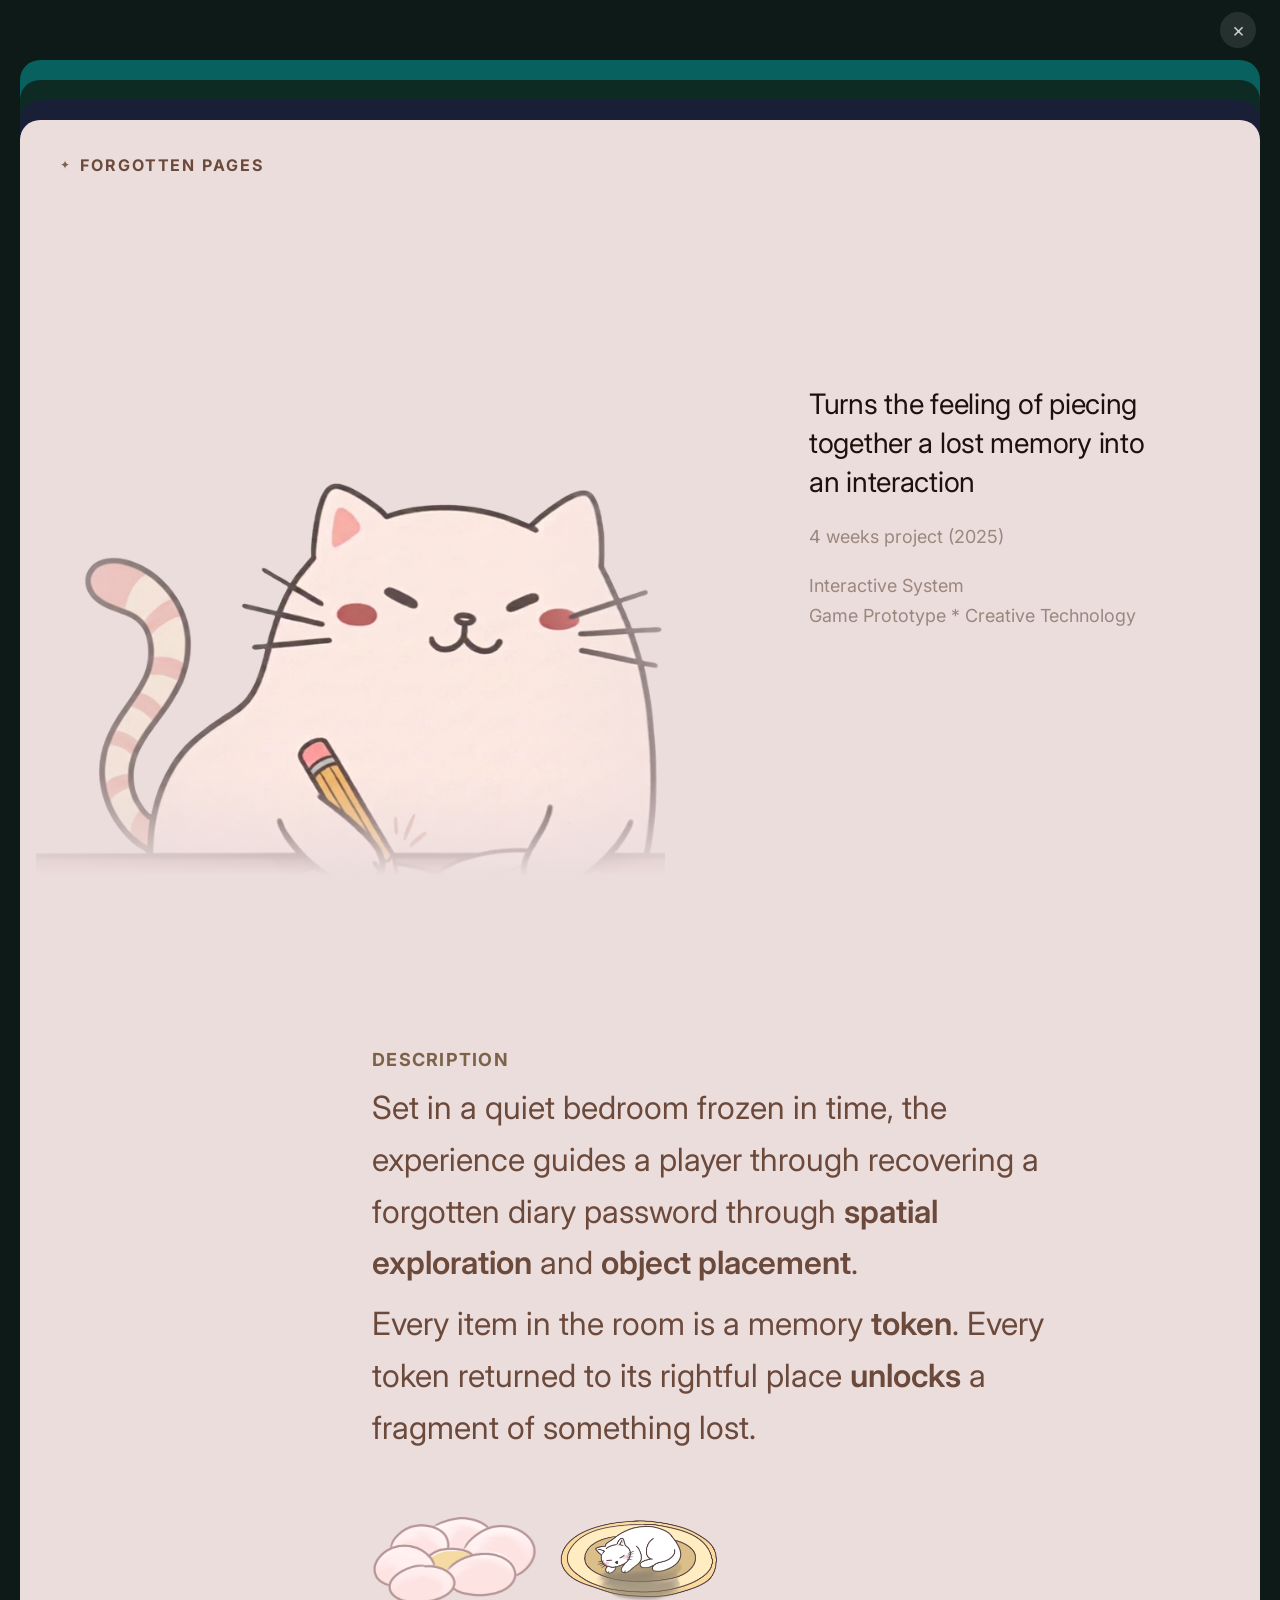
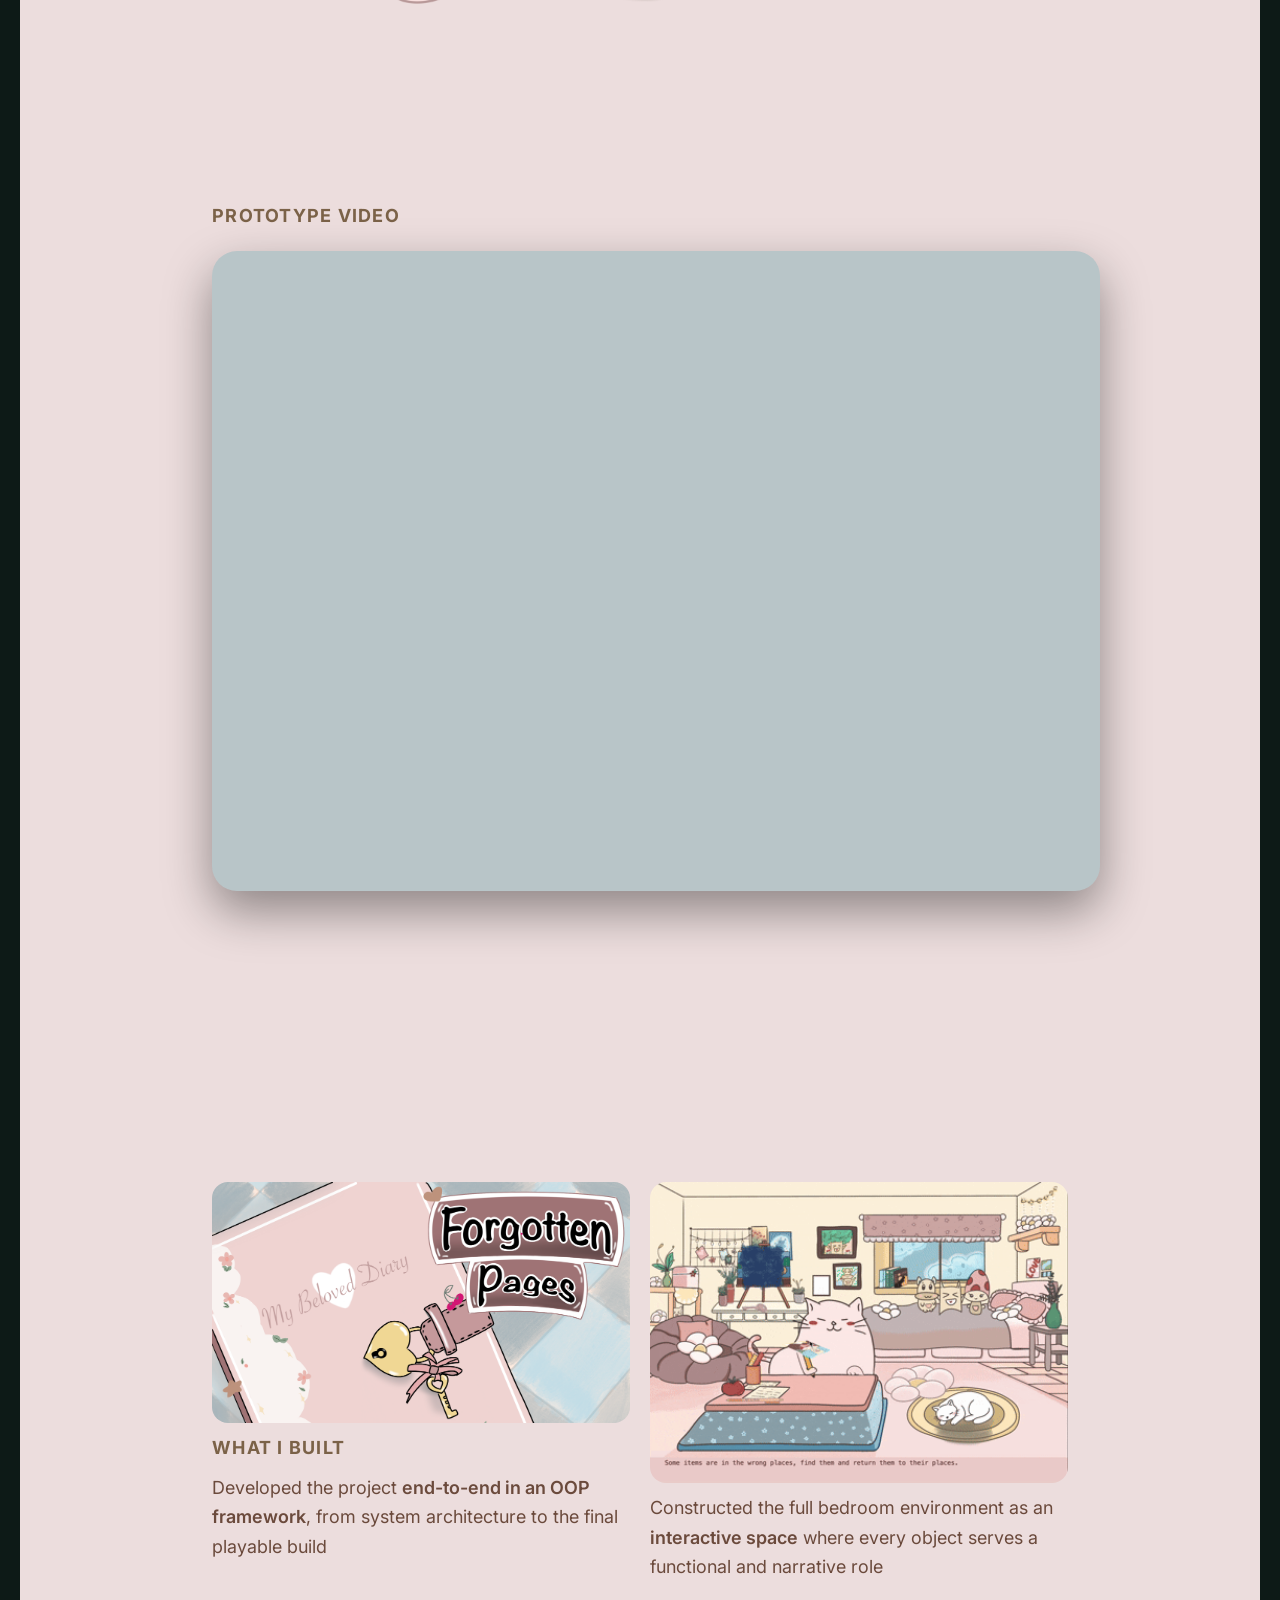
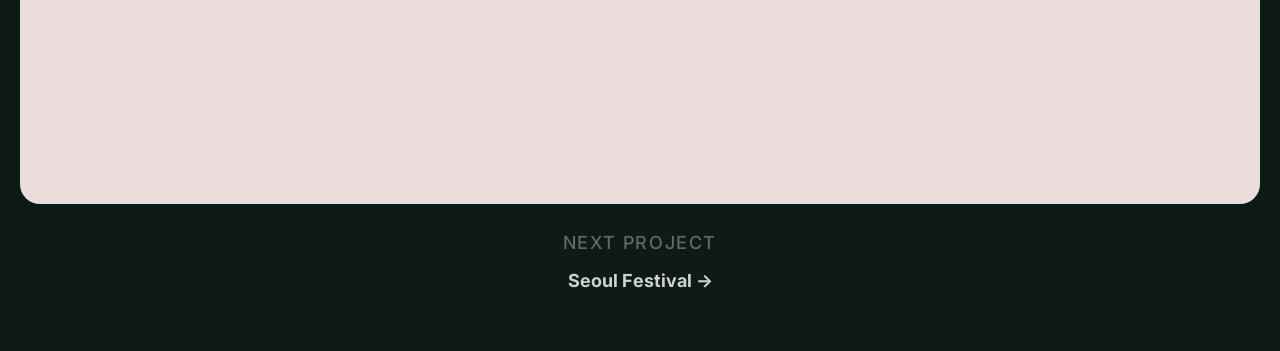
==== commit 390a9df3: "update new projects" ====
--- a/Project/ForgottenPages.html
+++ b/Project/ForgottenPages.html
@@ -3,354 +3,122 @@
 <head>
   <meta charset="UTF-8">
   <meta name="viewport" content="width=device-width, initial-scale=1.0">
-  <title>Puzzle Exploration Game — Jana</title>
-  <meta name="description" content="Case study: Health & Wellness App Redesign — reducing cognitive load and improving habit retention.">
+  <title>Forgotten Pages — Jana</title>
+  <meta name="description" content="Forgotten Pages — a puzzle exploration game about recovering a forgotten diary password through spatial exploration and object placement.">
   <link rel="preconnect" href="https://fonts.googleapis.com">
   <link rel="preconnect" href="https://fonts.gstatic.com" crossorigin>
-  <link href="https://fonts.googleapis.com/css2?family=DM+Serif+Display:ital@0;1&family=Inter:ital,wght@0,300;0,400;0,500;0,600;1,400&display=swap" rel="stylesheet">
-  <!-- Shared -->
+  <link href="https://fonts.googleapis.com/css2?family=Inter:wght@300;400;500;600;700&display=swap" rel="stylesheet">
   <link rel="stylesheet" href="../css/base.css">
-  <link rel="stylesheet" href="../css/nav.css">
-  <link rel="stylesheet" href="../css/footer.css">
-  <link rel="stylesheet" href="../css/components.css">
-  <!-- Page -->
-  <link rel="stylesheet" href="../css/case-study.css">
+  <link rel="stylesheet" href="../css/forgottenPages.css">
 </head>
 <body>
 
-  <div id="scroll-progress"></div>
-
-  <nav class="nav" id="nav" aria-label="Main navigation">
-    <div class="container nav__inner">
-      <a href="../index.html" class="nav__logo">Jana</a>
-      <ul class="nav__links" role="list">
-        <li><a href="../index.html"    class="nav__link">Home</a></li>
-        <li><a href="../projects.html" class="nav__link nav__link--active">Work</a></li>
-        <li><a href="../about.html"    class="nav__link">About</a></li>
-        <li><a href="../contact.html"  class="nav__link">Contact</a></li>
-      </ul>
-      <button class="nav__menu-btn" id="menu-btn" aria-label="Toggle navigation" aria-expanded="false">
-        <span></span><span></span><span></span>
-      </button>
-    </div>
+  <!-- Navigation outside the card -->
+  <nav class="fp-outer-nav" aria-label="Project navigation">
+    <a href="../index.html" class="fp-close" aria-label="Back to work">×</a>
   </nav>
 
-  <div class="nav__mobile" id="mobile-menu">
-    <ul class="nav__mobile-links" role="list">
-      <li><a href="../index.html"    class="nav__mobile-link">Home</a></li>
-      <li><a href="../projects.html" class="nav__mobile-link nav__mobile-link--active">Work</a></li>
-      <li><a href="../about.html"    class="nav__mobile-link">About</a></li>
-      <li><a href="../contact.html"  class="nav__mobile-link">Contact</a></li>
-    </ul>
-  </div>
+  <main class="fp-main">
 
-  <main>
+    <!-- ── Navigation stack: peek card peeks above hero ── -->
+    <div class="fp-stack">
 
-    <!-- ── Case Study Hero ── -->
-    <section class="case-hero">
-      <div class="container">
-        <span class="label case-hero__kicker" data-reveal>
-          <a href="../projects.html" style="text-decoration: none; color: inherit;">← Back to Work</a>
-        </span>
+      <a href="../Project/LiveSpace.html" class="fp-peek-card fp-peek-card--livespace" aria-label="Next project: Live Space">
+        <span class="fp-peek-card__label">✦ Live Space</span>
+      </a>
 
-        <h1 class="display" style="max-width: 16ch; margin-top: 1.5rem;" data-reveal="d1">
-          Puzzle Exploration<br>Game Redesign
-        </h1>
+      <a href="../Project/JeonStack.html" class="fp-peek-card fp-peek-card--jeon" aria-label="Next project: Jeon Stack">
+        <span class="fp-peek-card__label">✦ Jeon Stack</span>
+      </a>
 
-        <div class="case-hero__meta" data-reveal="d2">
-          <div class="case-meta-item">
-            <span class="case-meta-label">Keywords</span>
-            <span class="case-meta-value">Game, OOP, Visual Design, Story-driven</span>
-          </div>
-          <div class="case-meta-item">
-            <span class="case-meta-label">Timeline</span>
-            <span class="case-meta-value">4 weeks, 2025</span>
-          </div>
-          <div class="case-meta-item">
-            <span class="case-meta-label">Tools</span>
-            <span class="case-meta-value">VS Code, Procreate, Eclipse, Audacity</span>
+      <a href="../Project/SeoulFestivalAnalytics.html" class="fp-peek-card fp-peek-card--seoul" aria-label="Next project: Seoul Festival Analytics">
+        <span class="fp-peek-card__label">✦ Seoul Festival Analytics</span>
+      </a>
+
+    <!-- ── Hero card ── -->
+    <div class="fp-hero-card">
+
+      <!-- Left: brand mark + illustration -->
+      <div class="fp-card-left">
+        <div class="fp-card-brand" data-animate="fade-only" data-delay="80">
+          <span class="fp-brand-mark">✦</span>
+          Forgotten Pages
+        </div>
+        <div class="fp-card-art">
+          <img src="../assets/ForgottenPages/Cat.png" alt="Illustrated cat writing with a pencil">
+        </div>
+      </div>
+
+      <!-- Right: title + meta -->
+      <div class="fp-card-right">
+        <h1 class="fp-card-title" data-animate data-delay="160">Turns the feeling of piecing together a lost memory into an interaction</h1>
+        <p class="fp-card-timeline" data-animate data-delay="300">4 weeks project (2025)</p>
+        <p class="fp-card-tags" data-animate data-delay="420">
+          Interactive System<br>
+          Game Prototype * Creative Technology
+        </p>
+      </div>
+
+    </div><!-- /.fp-hero-card -->
+
+    </div><!-- /.fp-stack -->
+
+    <div class="fp-content-card">
+
+      <!-- Description -->
+      <section class="fp-card-section">
+        <div class="fp-desc-inner">
+          <span class="fp-section-label fp-desc-label" data-animate="fade-only">Description</span>
+          <p data-animate data-delay="130">Set in a quiet bedroom frozen in time, the experience guides a player through recovering a forgotten diary password through <strong>spatial exploration</strong> and <strong>object placement</strong>.</p>
+          <p data-animate data-delay="260">Every item in the room is a memory <strong>token</strong>. Every token returned to its rightful place <strong>unlocks</strong> a fragment of something lost.</p>
+          <div class="fp-desc-images" data-animate="illustration" data-delay="420">
+            <img class="fp-pillow fp-parallax" src="../assets/ForgottenPages/Pillow.png" alt="Decorative pillow token">
+            <img class="fp-cat-rug fp-parallax" src="../assets/ForgottenPages/CatOnRug.png" alt="Cat resting on a golden rug">
           </div>
         </div>
-      </div>
-    </section>
+      </section>
 
-    <!-- ── Hero Image ── -->
-    <div style="padding-block: 3rem; border-bottom: 1px solid var(--border);">
-      <div class="container">
-        <div class="case-image" style="aspect-ratio: unset;" data-reveal>
-          <img
-            src="../assets/ForgottenPages/ForgottenPages-cover.png"
-            alt="Forgotten Pages cover"
-            style="width: 100%; height: auto; display: block;">
+      <!-- Prototype video -->
+      <section class="fp-card-section">
+        <span class="fp-section-label" data-animate="fade-only">Prototype Video</span>
+        <div class="fp-video-embed" data-animate data-delay="140">
+          <!-- <video class ="fp-prototype-video" autoplay muted loop playsinline>
+            <source src="../assets/ForgottenPages/ForgottenGame.mp4" type="video/mp4">
+          </video> -->
+          <iframe
+            src="https://www.youtube.com/embed/XWv8FTt_6Vc"
+            title="Forgotten Pages — Gameplay Demo"
+            allow="accelerometer; autoplay; clipboard-write; encrypted-media; gyroscope; picture-in-picture"
+            allowfullscreen>
+          </iframe>
         </div>
-      </div>
+      </section>
+
+      <!-- What I Built -->
+      <section class="fp-card-section">
+        <div class="fp-built-grid">
+          <div class="fp-built-item" data-animate data-delay="0">
+            <img src="../assets/ForgottenPages/ForgottenPages-cover.png" alt="Forgotten Pages game title screen">
+            <span class="fp-section-label">What I Built</span>
+            <p>Developed the project <strong>end-to-end in an OOP framework</strong>, from system architecture to the final playable build</p>
+          </div>
+          <div class="fp-built-item" data-animate data-delay="150">
+            <img src="../assets/ForgottenPages/GameDesign.gif" alt="Interactive bedroom environment">
+            <p>Constructed the full bedroom environment as an <strong>interactive space</strong> where every object serves a functional and narrative role</p>
+          </div>
+        </div>
+      </section>
+
     </div>
 
-    <!-- ── 01 Overview ── -->
-    <section class="case-section" data-reveal>
-      <div class="container case-section__inner">
-        <div class="case-section__label">
-          <span class="label">01 — Overview</span>
-        </div>
-        <div class="case-body">
-          <p>
-            <strong>Forgotten Pages</strong> is a third-person simulation game set in a quiet bedroom environment filled with faded objects and scattered memories. The game guides players through the process of helping a girl recover the forgotten password to her diary by exploring her surroundings, collecting symbolic memory tokens. Each token must be returned to its rightful place to reveal a fragment of the password. The goal of the game is to be able to unlock the girl’s diary.
-          </p>
-          <p>
-            This was a SFU SIAT 2nd-year OOP project design and development sprint to create a game prototype from scratch. The final prototype was a playable desktop application that we presented to our class at the end of the term.
-          </p>
-        </div>
-      </div>
-    </section>
-
-    <!-- ── 02 Gameplay & Mechanics ── -->
-    <section class="case-section case-section--alt" data-reveal>
-      <div class="container case-section__inner">
-        <div class="case-section__label">
-          <span class="label">02 — Gameplay & Mechanics</span>
-        </div>
-        <div class="case-body">
-          <p>
-            The primary mechanic is a <strong>placement-based puzzle system</strong>. Each token must be returned to its correct location in the room.
-          </p>
-
-          <!-- GIF: placement puzzle mechanic -->
-          <figure style="width: 66.67%; margin-block: 2rem; margin-inline: 0;">
-            <div class="case-image" data-reveal style="aspect-ratio: unset; margin-block: 0;">
-              <img src="../assets/ForgottenPages/GameDesign.gif" alt="Placement puzzle mechanic" style="width: 100%; height: auto; display: block;">
-            </div>
-            <figcaption style="margin-top: 0.5rem; font-size: 0.8125rem; color: var(--ink-3);">Example. The painting needs to be returned to the frame on wall and the pillow needs to be placed on bed.</figcaption>
-          </figure>
-
-          <!-- <div class="pullquote">
-            <p class="pullquote__text">
-              "I open the app and immediately feel behind. There's so much data but I don't know
-              what it means for me today."
-            </p>
-            <p class="pullquote__attr">— Research participant, age 24</p>
-          </div> -->
-
-          <p>
-            Each successful placement reveals part of the final code, which is used to unlock the diary.
-          </p>
-
-          <!-- GIF: cursor interaction system -->
-          <figure style="width: 66.67%; margin-block: 2rem; margin-inline: 0;">
-            <div class="case-image" data-reveal style="aspect-ratio: unset; margin-block: 0;">
-              <img src="../assets/ForgottenPages/GameDesign.gif" alt="Cursor-based interaction system" style="width: 100%; height: auto; display: block;">
-            </div>
-            <figcaption style="margin-top: 0.5rem; font-size: 0.8125rem; color: var(--ink-3);">Example. "The second digit: If you roll a standard six-sided die and a standard four-sided die, then add the result, what is the smallest possible sum you could roll?"</figcaption>
-          </figure>
-
-          <p>
-            Progression is driven by a password reconstruction system. The game is completed once the full password is correctly entered.
-          </p>
-
-          <!-- GIF: password reconstruction / progression -->
-          <figure style="width: 66.67%; margin-block: 2rem; margin-inline: 0;">
-            <div class="case-image" data-reveal style="aspect-ratio: unset; margin-block: 0;">
-              <img src="../assets/ForgottenPages/Password-Game.png" alt="Password reconstruction and progression" style="width: 100%; height: auto; display: block;">
-            </div>
-            <figcaption style="margin-top: 0.5rem; font-size: 0.8125rem; color: var(--ink-3);">The password space appears after all tokens are placed correctly.</figcaption>
-          </figure>
-        </div>
-      </div>
-    </section>
-
-    <!-- ── 03 Demo Video ── -->
-    <section class="case-section" data-reveal>
-      <div class="container case-section__inner">
-        <div class="case-section__label">
-          <span class="label">03 — Demo</span>
-        </div>
-        <div class="case-body">
-          <p>A full walkthrough of the prototype — from exploring the bedroom to unlocking the diary.</p>
-
-          <!-- Replace YOUR_VIDEO_ID with the YouTube video ID (e.g. dQw4w9WgXcQ) -->
-          <div style="position: relative; width: 100%; aspect-ratio: 16/9; border-radius: 12px; overflow: hidden; border: 1px solid var(--border); margin-block: 2rem;">
-            <iframe
-              src="https://www.youtube.com/embed/YOUR_VIDEO_ID"
-              title="Forgotten Pages — Gameplay Demo"
-              allow="accelerometer; autoplay; clipboard-write; encrypted-media; gyroscope; picture-in-picture"
-              allowfullscreen
-              style="position: absolute; inset: 0; width: 100%; height: 100%; border: none;">
-            </iframe>
-          </div>
-        </div>
-      </div>
-    </section>
-
-    <!-- ── 03 Process ── -->
-    <!-- <section class="case-section" data-reveal>
-      <div class="container case-section__inner">
-        <div class="case-section__label">
-          <span class="label">03 — Process</span>
-        </div>
-        <div class="case-body">
-          <p>
-            I conducted <strong>6 remote user interviews</strong> and analyzed 200+ App Store reviews
-            to map the emotional journey through the app. Using affinity mapping, I surfaced three
-            core pain points: cognitive overload, unclear progress signals, and a lack of daily
-            intentionality.
-          </p>
-          <p>
-            From there, I moved into rapid sketching — exploring how "less" could feel like more.
-            The central design hypothesis: <strong>showing one priority at a time</strong>, rather
-            than everything at once, would reduce anxiety and increase follow-through.
-          </p>
-
-          <div class="case-image" data-reveal="d1">
-            <div style="width: 100%; height: 100%; background: linear-gradient(120deg, #E5DDD5 0%, #D9E5DC 100%); display: flex; align-items: center; justify-content: center;">
-              <span style="font-size: 0.8125rem; color: var(--ink-3); letter-spacing: 0.08em; text-transform: uppercase;">Affinity Map · Research Synthesis</span>
-            </div>
-          </div>
-
-          <p>
-            I prototyped three variants and ran unmoderated usability tests via Maze with
-            <strong>18 participants</strong>. The winning variant used a "Daily Focus" card
-            as the centrepiece — a single, personalised nudge based on the user's goals and
-            current streak.
-          </p>
-        </div>
-      </div>
-    </section> -->
-
-    <!-- ── 04 Solution ── -->
-    <!-- <section class="case-section case-section--alt" data-reveal>
-      <div class="container case-section__inner">
-        <div class="case-section__label">
-          <span class="label">04 — Solution</span>
-        </div>
-        <div class="case-body">
-          <p>
-            The redesigned home screen leads with a single <strong>"Today's Focus"</strong> card —
-            one habit, one clear action, one motivational signal. Secondary metrics are collapsed
-            below the fold and surfaced on demand.
-          </p>
-          <p>
-            I also redesigned the <strong>habit completion flow</strong> to include a brief moment
-            of positive reinforcement — a subtle animation and a short, kind message — making each
-            completion feel meaningful rather than mechanical.
-          </p>
-
-          <div class="case-image" data-reveal="d1">
-            <div style="width: 100%; height: 100%; background: linear-gradient(135deg, #D5DCE8 0%, #C8D2E2 100%); display: flex; align-items: center; justify-content: center;">
-              <span style="font-size: 0.8125rem; color: var(--ink-3); letter-spacing: 0.08em; text-transform: uppercase;">Final Screens · iOS Prototype</span>
-            </div>
-          </div>
-
-          <p>
-            The visual language was deliberately calm — soft backgrounds, generous whitespace,
-            and a type scale that guides the eye without demanding attention. The interface
-            should never compete with the habit itself.
-          </p>
-        </div>
-      </div>
-    </section> -->
-
-    <!-- ── 05 Impact ── -->
-    <!-- <section class="case-section" data-reveal>
-      <div class="container case-section__inner">
-        <div class="case-section__label">
-          <span class="label">05 — Impact</span>
-        </div>
-        <div class="case-body">
-          <p>
-            Usability testing of the final prototype showed meaningful improvement across
-            all key metrics, with participants completing tasks faster and reporting
-            significantly less cognitive strain.
-          </p>
-
-          <div class="impact-grid" data-reveal="d1">
-            <div>
-              <p class="impact-num">+38%</p>
-              <p class="impact-desc">Task completion rate on the day-7 habit check-in flow</p>
-            </div>
-            <div>
-              <p class="impact-num">−52%</p>
-              <p class="impact-desc">Reported feeling of overwhelm (measured via SUS score)</p>
-            </div>
-            <div>
-              <p class="impact-num">4.7<span style="font-size: 1.75rem;">/5</span></p>
-              <p class="impact-desc">Average satisfaction rating in post-test survey</p>
-            </div>
-          </div>
-
-          <p>
-            The redesign demonstrated that <strong>reducing visible complexity</strong> —
-            rather than adding features — was the highest-impact intervention. Good UX
-            often means deciding what to leave out.
-          </p>
-        </div>
-      </div>
-    </section> -->
-
-    <!-- ── Links ── -->
-    <section class="case-section" data-reveal>
-      <div class="container case-section__inner">
-        <div class="case-section__label">
-          <span class="label">Links</span>
-        </div>
-        <div class="case-body">
-          <!-- Replace # with your GitHub repo URL -->
-          <a href="https://github.com/zazzng/ForgottenPages" target="_blank" rel="noopener noreferrer" style="
-            display: inline-flex;
-            align-items: center;
-            gap: 0.625rem;
-            padding: 0.75rem 1.25rem;
-            border: 1px solid var(--border);
-            border-radius: 8px;
-            text-decoration: none;
-            color: var(--ink-1);
-            font-size: 0.9375rem;
-            font-weight: 500;
-            transition: border-color 0.2s, background 0.2s;
-          "
-          onmouseover="this.style.borderColor='var(--ink-1)'; this.style.background='var(--surface-2)';"
-          onmouseout="this.style.borderColor='var(--border)'; this.style.background='transparent';">
-            <svg width="18" height="18" viewBox="0 0 24 24" fill="currentColor" aria-hidden="true">
-              <path d="M12 0C5.37 0 0 5.37 0 12c0 5.3 3.438 9.8 8.205 11.385.6.113.82-.258.82-.577
-                0-.285-.01-1.04-.015-2.04-3.338.724-4.042-1.61-4.042-1.61-.546-1.385-1.335-1.755-1.335-1.755
-                -1.087-.744.084-.729.084-.729 1.205.084 1.838 1.236 1.838 1.236 1.07 1.835 2.809 1.305
-                3.495.998.108-.776.417-1.305.76-1.605-2.665-.3-5.466-1.332-5.466-5.93
-                0-1.31.465-2.38 1.235-3.22-.135-.303-.54-1.523.105-3.176
-                0 0 1.005-.322 3.3 1.23.96-.267 1.98-.399 3-.405
-                1.02.006 2.04.138 3 .405 2.28-1.552 3.285-1.23 3.285-1.23
-                .645 1.653.24 2.873.12 3.176.765.84 1.23 1.91 1.23 3.22
-                0 4.61-2.805 5.625-5.475 5.92.42.36.81 1.096.81 2.22
-                0 1.606-.015 2.896-.015 3.286 0 .315.21.69.825.57
-                C20.565 21.795 24 17.295 24 12c0-6.63-5.37-12-12-12z"/>
-            </svg>
-            View Source on GitHub
-          </a>
-        </div>
-      </div>
-    </section>
-
-    <!-- ── Next Project ── -->
-    <section class="next-project" data-reveal>
-      <div class="container">
-        <span class="label" style="display: block; margin-bottom: 1.25rem;">Next Project</span>
-        <a href="../projects.html" class="next-project__link">
-          <h2 class="h2 next-project__title">Campus Event Hub &nbsp;→</h2>
-        </a>
-      </div>
+    <!-- ── Next project ── -->
+    <section class="fp-next">
+      <span class="fp-next-label" data-animate="fade-only">Next Project</span>
+      <a href="../Project/SeoulFestivalAnalytics.html" class="fp-next-link" data-animate data-delay="120">Seoul Festival →</a>
     </section>
 
   </main>
 
-  <footer class="footer">
-    <div class="container footer__inner">
-      <span class="footer__copy">© 2026 Jana. All rights reserved.</span>
-      <nav class="footer__links" aria-label="Social links">
-        <a href="#" class="footer__link">LinkedIn</a>
-        <a href="#" class="footer__link">Dribbble</a>
-        <a href="#" class="footer__link">GitHub</a>
-        <a href="mailto:jana@example.com" class="footer__link">Email</a>
-      </nav>
-    </div>
-  </footer>
-
-  <script src="../js/main.js"></script>
+  <script src="../js/forgottenPages.js" defer></script>
 </body>
 </html>
--- a/css/base.css
+++ b/css/base.css
@@ -15,13 +15,17 @@
 /* ---- Design Tokens ---- */
 :root {
   /* Colors */
-  --white:     #FFFFFF;
+  /* --white:     #f6e2d6; */
   --off-white: #F8F7F5;
   --surface:   #F2F1EF;
   --border:    #E5E4E1;
   --ink-1:     #1A1918;   /* headings, high-contrast text */
   --ink-2:     #6B6966;   /* body text */
   --ink-3:     #A8A6A3;   /* labels, metadata, placeholders */
+  --ink-home-background: #d8d8d8; /* background color for home page */
+
+  /* Fonts Color */
+  --fontColor: #0b2052;
 
   /* Fonts */
   --font-serif: 'DM Serif Display', Georgia, serif;
@@ -40,6 +44,17 @@
   /* Layout */
   --max-w:  1200px;
   --gutter: clamp(1.25rem, 4vw, 2.5rem);
+
+  --background-fp-card: #ECDDDD;
+  --background-js-card: #0d2b22;
+  --background-ls-card: #08605F;
+  --background-sf-card: #1a1f38;
+  --font-color-fp: rgba(70, 17, 7);
+  --font-color-js: rgba(255, 255, 255);
+  --font-color-ls: rgb(255, 255, 255);
+  --font-color-sf: rgba(255, 255, 255);
+
+  --font-size-base: 1.125rem;
 }
 
 /* ---- Reset ---- */
--- a/css/forgottenPages.css
+++ b/css/forgottenPages.css
@@ -0,0 +1,553 @@
+/* ============================================================
+   FORGOTTEN PAGES — Card-style case study
+   Outer: dark teal background
+   Cards: warm blush (#ECDDDD) with soft brown type
+   ============================================================ */
+
+:root {
+  --fp-outer:    #0D1A17;
+  --fp-card:     #ECDDDD;
+  --fp-ink:      #1E100A;
+  --fp-ink-mid:  #6B4A3C;
+  --fp-label:    #7B6248;
+  --fp-muted:    #9A877E;
+  --fp-video-bg: #B8C5C8;
+  --fp-accent:   #C17A6A;
+}
+
+/* ---- Page base ---- */
+body {
+  background: var(--fp-outer);
+  min-height: 100vh;
+}
+
+/* ============================================================
+   OUTER NAVIGATION (sits above / outside the card)
+   ============================================================ */
+
+.fp-outer-nav {
+  display: flex;
+  align-items: center;
+  justify-content: flex-end;
+  padding: 0.75rem 1.5rem;
+  position: sticky;
+  top: 0;
+  z-index: 200;
+}
+
+.fp-close {
+  width: 36px;
+  height: 36px;
+  border-radius: 50%;
+  background: rgba(255, 255, 255, 0.1);
+  color: rgba(255, 255, 255, 0.75);
+  display: flex;
+  align-items: center;
+  justify-content: center;
+  font-size: 1.25rem;
+  text-decoration: none;
+  flex-shrink: 0;
+  order: 1;
+  transition: background 0.2s, color 0.2s;
+}
+
+.fp-close:hover {
+  background: rgba(255, 255, 255, 0.18);
+  color: #fff;
+}
+/* ============================================================
+   MAIN CARD WRAPPER
+   ============================================================ */
+
+.fp-main {
+  padding: 0 1.25rem 3rem;
+  display: flex;
+  flex-direction: column;
+  gap: 0;
+}
+
+/* Hero and content cards share the same background */
+.fp-hero-card,
+.fp-content-card {
+  background: var(--fp-card);
+}
+
+/* Rounded only on top (hero) and bottom (content) */
+.fp-hero-card    { border-radius: 20px 20px 0 0; overflow: hidden; }
+.fp-content-card { border-radius: 0 0 20px 20px; overflow: hidden; }
+
+/* ============================================================
+   HERO CARD — two-column grid
+   Left:  brand mark (top) + cat art (fills & bleeds bottom)
+   Right: title + meta (top-anchored)
+   ============================================================ */
+
+.fp-hero-card {
+  display: grid;
+  grid-template-columns: 52% 48%;
+  min-height: calc(100vh - 64px);
+  padding: 0;
+}
+
+/* Left column */
+.fp-card-left {
+  display: flex;
+  flex-direction: column;
+  padding: 2rem 0 0 2.5rem;
+  overflow: hidden;
+}
+
+.fp-card-brand {
+  display: flex;
+  align-items: center;
+  gap: 0.5rem;
+  font-size: 1rem;
+  font-weight: 700;
+  letter-spacing: 0.12rem;
+  text-transform: uppercase;
+  color: var(--fp-ink-mid);
+  flex-shrink: 0;
+}
+
+.fp-brand-mark {
+  font-size: 0.75rem;
+  color: var(--fp-label);
+}
+
+/* Art fills remaining left column, aligns to bottom, bleeds */
+.fp-card-art {
+  flex: 1;
+  display: flex;
+  align-items: flex-end;
+  margin-left: -1.5rem;
+  margin-bottom: -2rem;
+  overflow: hidden;
+  position: relative;
+}
+
+.fp-card-art img {
+  width: 110%;
+  height: auto;
+  display: block;
+  position: relative;
+  z-index: 0;
+}
+
+/* Gradient fade: dissolves cat into card background */
+.fp-card-art::after {
+  content: '';
+  position: absolute;
+  inset: 0;
+  background:
+    linear-gradient(
+      to bottom,
+      transparent 80%,
+      var(--fp-card) 93%
+    ),
+    linear-gradient(
+      to right,
+      rgba(236, 221, 221, 0.5) 0%,
+      transparent 40%,
+      transparent 80%,
+      rgba(236, 221, 221, 0.5) 100%
+    );
+  pointer-events: none;
+  z-index: 1;
+}
+
+/* Right column — text anchored to the top */
+.fp-card-right {
+  padding: 2rem 5rem 2rem 9rem;
+  display: flex;
+  flex-direction: column;
+  gap: 1.25rem;
+  justify-content: center;
+}
+
+.fp-card-title {
+  font-family: var(--font-sans);
+  font-size: clamp(1.25rem, 2.2vw, 1.875rem);
+  font-weight: 400;
+  line-height: 1.38;
+  color: var(--fp-ink);
+  letter-spacing: -0.01em;
+  margin: 0;
+}
+
+.fp-card-timeline {
+  font-size: var(--font-size-base);
+  color: var(--fp-muted);
+  margin: 0;
+}
+
+.fp-card-tags {
+  font-size: var(--font-size-base);
+  color: var(--fp-muted);
+  line-height: 1.65;
+  margin: 0;
+}
+
+/* ============================================================
+   PROJECT NAVIGATION STACK
+   Peek card sits behind the hero card; only its top 16px strip
+   is visible. Hero is pushed down 16px to expose the strip.
+   ============================================================ */
+
+.fp-stack {
+  position: relative;
+  height: calc(100vh - 64px);
+}
+
+/* Hero card: pushed down 60px (3 peek strips × 20px each) */
+.fp-stack .fp-hero-card {
+  position: absolute;
+  top: 60px;
+  left: 0;
+  right: 0;
+  bottom: 0;
+  min-height: unset;
+  z-index: 4;
+  will-change: transform;
+  transition: transform 200ms ease-out;
+}
+
+/* Base peek card */
+.fp-peek-card {
+  position: absolute;
+  left: 0;
+  right: 0;
+  bottom: 0;
+  border-radius: 20px 20px 0 0;
+  display: flex;
+  align-items: flex-start;
+  justify-content: center;
+  padding-top: 4px;
+  text-decoration: none;
+  cursor: pointer;
+  will-change: transform;
+  transition: transform 200ms ease-out;
+}
+
+/* Positions by DOM order — first child = deepest, last = frontmost */
+.fp-peek-card:nth-child(1) { top: 0;    z-index: 1; }
+.fp-peek-card:nth-child(2) { top: 20px; z-index: 2; }
+.fp-peek-card:nth-child(3) { top: 40px; z-index: 3; }
+
+/* Colors by project */
+.fp-peek-card--jeon      { background: var(--background-js-card); }
+.fp-peek-card--livespace { background: var(--background-ls-card); }
+.fp-peek-card--seoul     { background: var(--background-sf-card); }
+
+/* Hover: any peek card shifts all later siblings + hero down */
+.fp-peek-card:hover ~ .fp-peek-card,
+.fp-peek-card:hover ~ .fp-hero-card {
+  transform: translateY(7px);
+}
+
+.fp-peek-card__label {
+  font-family: var(--font-sans);
+  font-size: 10px;
+  font-weight: 600;
+  letter-spacing: 0.12em;
+  text-transform: uppercase;
+  opacity: 0;
+  transition: opacity 150ms ease-out;
+}
+
+.fp-peek-card--jeon      .fp-peek-card__label { color: var(--font-color-js); }
+.fp-peek-card--livespace .fp-peek-card__label { color: var(--font-color-ls); }
+.fp-peek-card--seoul     .fp-peek-card__label { color: var(--font-color-sf); }
+
+.fp-peek-card:hover .fp-peek-card__label {
+  opacity: 1;
+}
+
+/* ============================================================
+   CONTENT CARDS
+   ============================================================ */
+
+.fp-content-card {
+  padding: 0;
+  min-height: calc(100vh - 64px);
+}
+
+/* Each section inside the single content card */
+.fp-card-section {
+  padding: 2.5rem 12rem 3rem 12rem;
+  display: flex;
+  flex-direction: column;
+  gap: 1.25rem;
+  min-height: calc(100vh - 64px);
+  justify-content: center;
+}
+
+.fp-card-divider {
+  border: none;
+  border-top: 1px solid rgba(0, 0, 0, 0.07);
+  margin: 0;
+}
+
+/* Shared label */
+.fp-section-label {
+  display: block;
+  font-family: var(--font-sans);
+  font-size: var(--font-size-base);
+  font-weight: 700;
+  color: var(--fp-label);
+  letter-spacing: 0.07em;
+  text-transform: uppercase;
+}
+
+/* Text */
+.fp-content-card p {
+  font-size: var(--font-size-base);
+  line-height: 1.65;
+  color: var(--fp-ink-mid);
+  margin: 0;
+}
+
+.fp-content-card strong {
+  font-weight: 600;
+}
+
+/* ---- Description: single-column, compact, left-aligned ---- */
+.fp-desc-inner {
+  display: flex;
+  flex-direction: column;
+  gap: 0.5rem;
+  align-items: flex-start;
+  padding-left: 10rem;
+}
+
+.fp-desc-label {
+  display: block;
+  font-family: var(--font-sans);
+  font-size: var(--font-size-base);
+  font-weight: 700;
+  color: var(--fp-label);
+  letter-spacing: 0.07em;
+  text-transform: uppercase;
+}
+
+.fp-desc-inner p {
+  font-size: 2rem;
+  color: var(--fp-ink-mid);
+  line-height: 1.62;
+  max-width: 44ch;
+  margin: 0;
+}
+
+.fp-desc-inner strong {
+  font-weight: 600;
+}
+
+/* Images: side by side, left-aligned, compact */
+.fp-desc-images {
+  display: flex;
+  flex-direction: row;
+  gap: 1.25rem;
+  align-items: flex-end;
+  justify-content: flex-start;
+  margin-top: 1.5rem;
+}
+
+.fp-pillow {
+  width: 165px;
+  height: auto;
+}
+
+.fp-cat-rug {
+  width: 165px;
+  height: auto;
+}
+
+/* ---- Video ---- */
+.fp-video-embed {
+  background: var(--fp-video-bg);
+  border-radius: 25px;
+  box-shadow: 0 20px 48px rgba(0, 0, 0, 0.4);
+  overflow: hidden;
+  /* aspect-ratio: 12.5 / 9; */
+  width: 888px;
+  height: 640px;
+}
+
+.fp-video-embed iframe {
+  width: 100%;
+  height: 100%;
+  border: none;
+  display: block;
+  border-radius: 25px;
+}
+
+/* ---- What I Built grid ---- */
+.fp-built-grid {
+  display: grid;
+  grid-template-columns: 1fr 1fr;
+  gap: 1.25rem;
+}
+
+.fp-built-item {
+  display: flex;
+  flex-direction: column;
+  gap: 0.625rem;
+}
+
+.fp-built-item img {
+  width: 100%;
+  height: auto;
+  border-radius: 16px;
+  object-fit: cover;
+}
+
+/* ============================================================
+   NEXT PROJECT (dark, outside cards)
+   ============================================================ */
+
+.fp-next {
+  padding: 1.5rem 8rem 0.5rem;
+  display: flex;
+  flex-direction: column;
+  gap: 0.5rem;
+  align-items: center;
+}
+
+.fp-next-label {
+  display: block;
+  font-size: var(--font-size-base);
+  font-weight: 500;
+  color: rgba(255, 255, 255, 0.35);
+  letter-spacing: 0.1rem;
+  text-transform: uppercase;
+}
+
+.fp-next-link {
+  font-size: var(--font-size-base);
+  font-weight: 700;
+  color: rgba(255, 255, 255, 0.8);
+  text-decoration: none;
+  transition: color 0.2s;
+}
+
+.fp-next-link:hover { color: #fff; }
+
+/* ============================================================
+   SCROLL ANIMATIONS
+   ============================================================ */
+
+/* Default: float + fade */
+[data-animate] {
+  opacity: 0;
+  transform: translateY(26px);
+  will-change: transform, opacity;
+  transition:
+    opacity  820ms cubic-bezier(0.22, 1, 0.36, 1),
+    transform 820ms cubic-bezier(0.22, 1, 0.36, 1);
+}
+
+/* Label anchor: fade only, no drift */
+[data-animate="fade-only"] {
+  opacity: 0;
+  transform: none;
+  will-change: opacity;
+  transition: opacity 700ms cubic-bezier(0.22, 1, 0.36, 1);
+}
+
+/* Illustrations: heavier, slower settle */
+[data-animate="illustration"] {
+  opacity: 0;
+  transform: translateY(36px);
+  will-change: transform, opacity;
+  transition:
+    opacity  950ms cubic-bezier(0.22, 1, 0.36, 1),
+    transform 950ms cubic-bezier(0.22, 1, 0.36, 1);
+}
+
+/* Revealed — all variants */
+[data-animate].revealed,
+[data-animate="fade-only"].revealed,
+[data-animate="illustration"].revealed {
+  opacity: 1;
+  transform: translateY(0);
+}
+
+/* Parallax targets keep their GPU layer */
+.fp-parallax {
+  will-change: transform;
+}
+
+/* ============================================================
+   RESPONSIVE
+   ============================================================ */
+
+@media (max-width: 768px) {
+  /* Collapse to normal flow on mobile */
+  .fp-stack {
+    height: auto;
+    display: flex;
+    flex-direction: column;
+  }
+
+  .fp-peek-card {
+    position: relative;
+    top: auto; left: auto; right: auto; bottom: auto;
+    height: 16px;
+    border-radius: 20px 20px 0 0;
+    align-items: center;
+    flex-shrink: 0;
+  }
+
+  .fp-peek-card:hover ~ .fp-peek-card,
+  .fp-peek-card:hover ~ .fp-hero-card {
+    transform: none;
+  }
+
+  .fp-peek-card:nth-child(n+2) {
+    border-radius: 0;
+  }
+
+  .fp-peek-card__label {
+    opacity: 1;
+    margin-top: 0;
+    padding-top: 0;
+  }
+
+  .fp-stack .fp-hero-card {
+    position: relative;
+    top: auto; left: auto; right: auto; bottom: auto;
+    min-height: unset;
+    z-index: auto;
+    flex: 1;
+    border-radius: 0; /* peek cards above it handle the top corners */
+  }
+
+  .fp-hero-card {
+    grid-template-columns: 1fr;
+    min-height: auto;
+  }
+
+  .fp-card-left  { padding: 1.5rem 1.5rem 0; }
+  .fp-card-right { padding: 1.25rem 1.5rem 1.5rem; }
+
+  .fp-card-art {
+    margin-left: 0;
+    margin-bottom: 0;
+    justify-content: center;
+  }
+
+  .fp-card-art img { width: 70%; }
+
+  .fp-desc-inner     { grid-template-columns: 1fr; }
+  .fp-desc-right     { padding-top: 0; }
+  .fp-pillow         { margin: 0; }
+  .fp-built-grid     { grid-template-columns: 1fr; }
+  .fp-card-section   { padding: 1.5rem; }
+}
+
+@media (max-width: 480px) {
+  .fp-main            { padding: 0 0.625rem 2rem; }
+  .fp-hero-card    { border-radius: 16px 16px 0 0; }
+  .fp-peek-card    { border-radius: 16px 16px 0 0; }
+  .fp-content-card { border-radius: 0 0 16px 16px; }
+  .fp-outer-nav       { padding: 0.625rem 1rem; }
+}
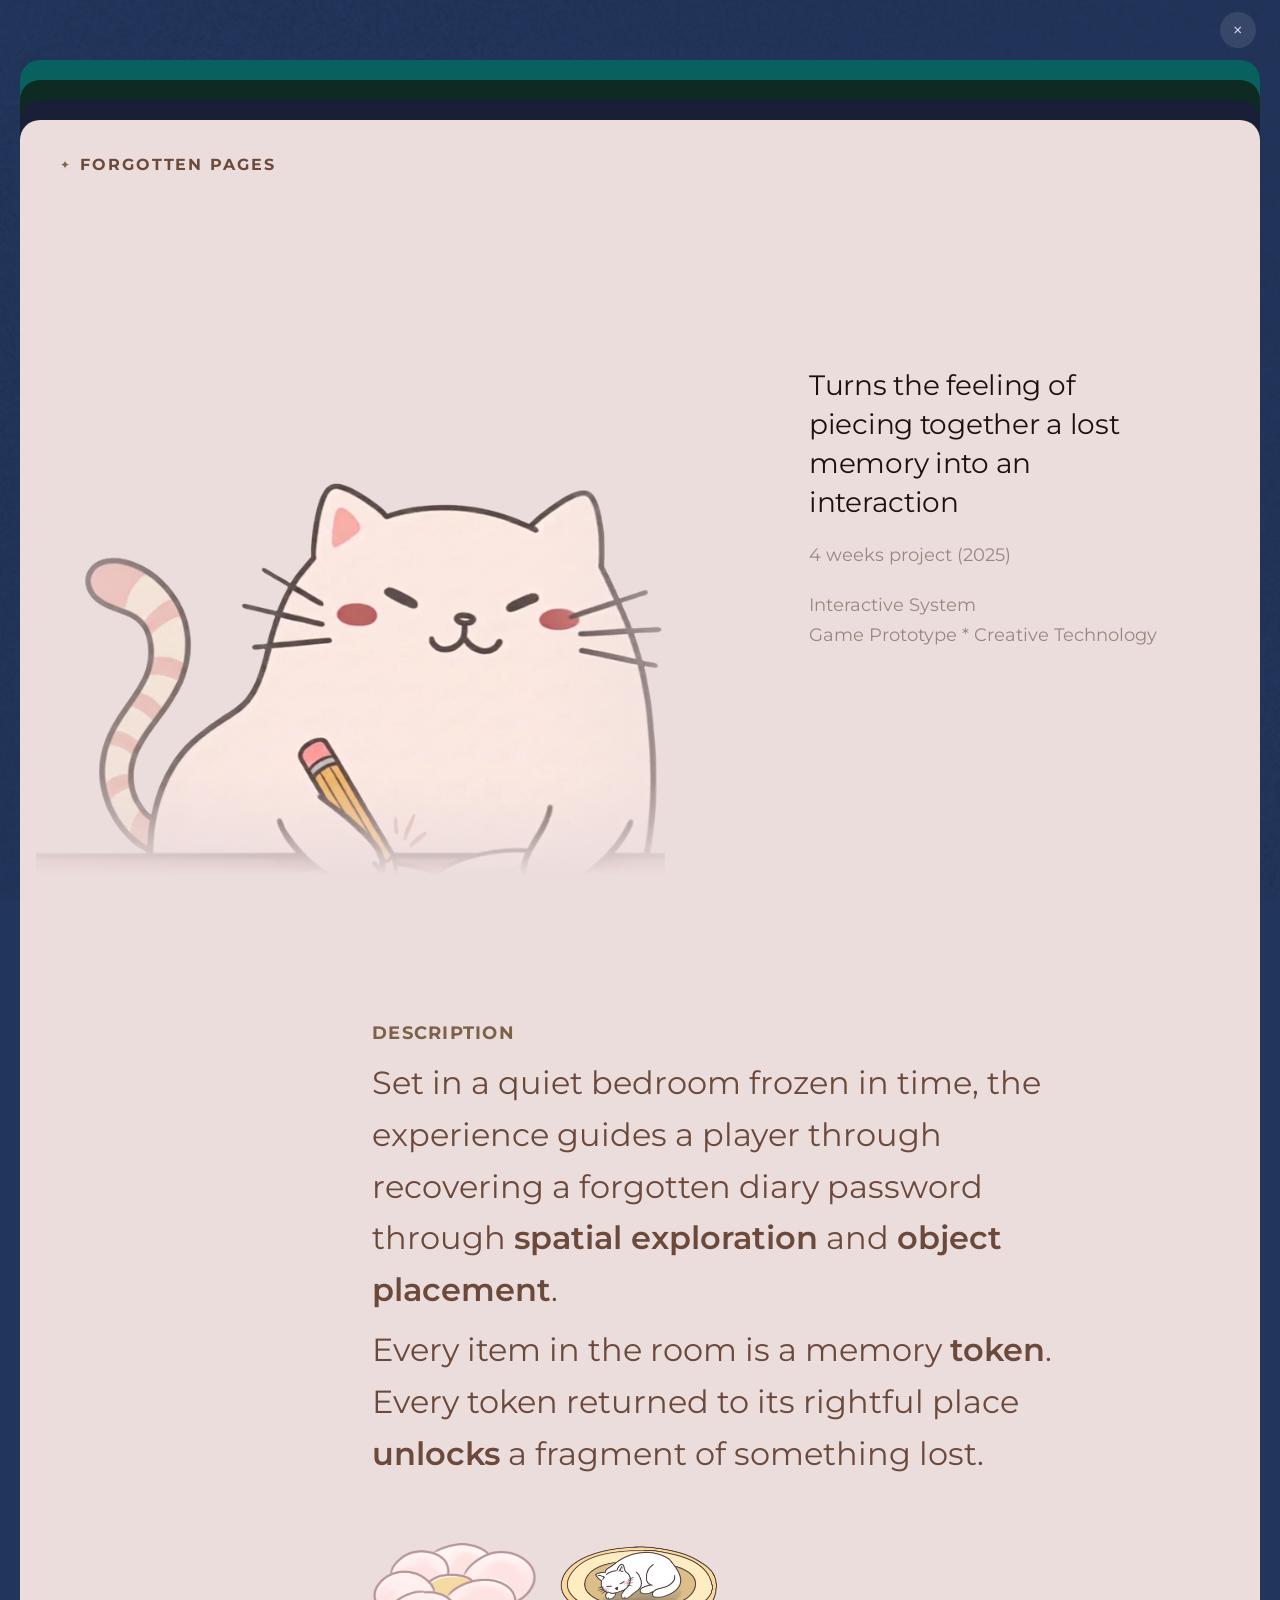
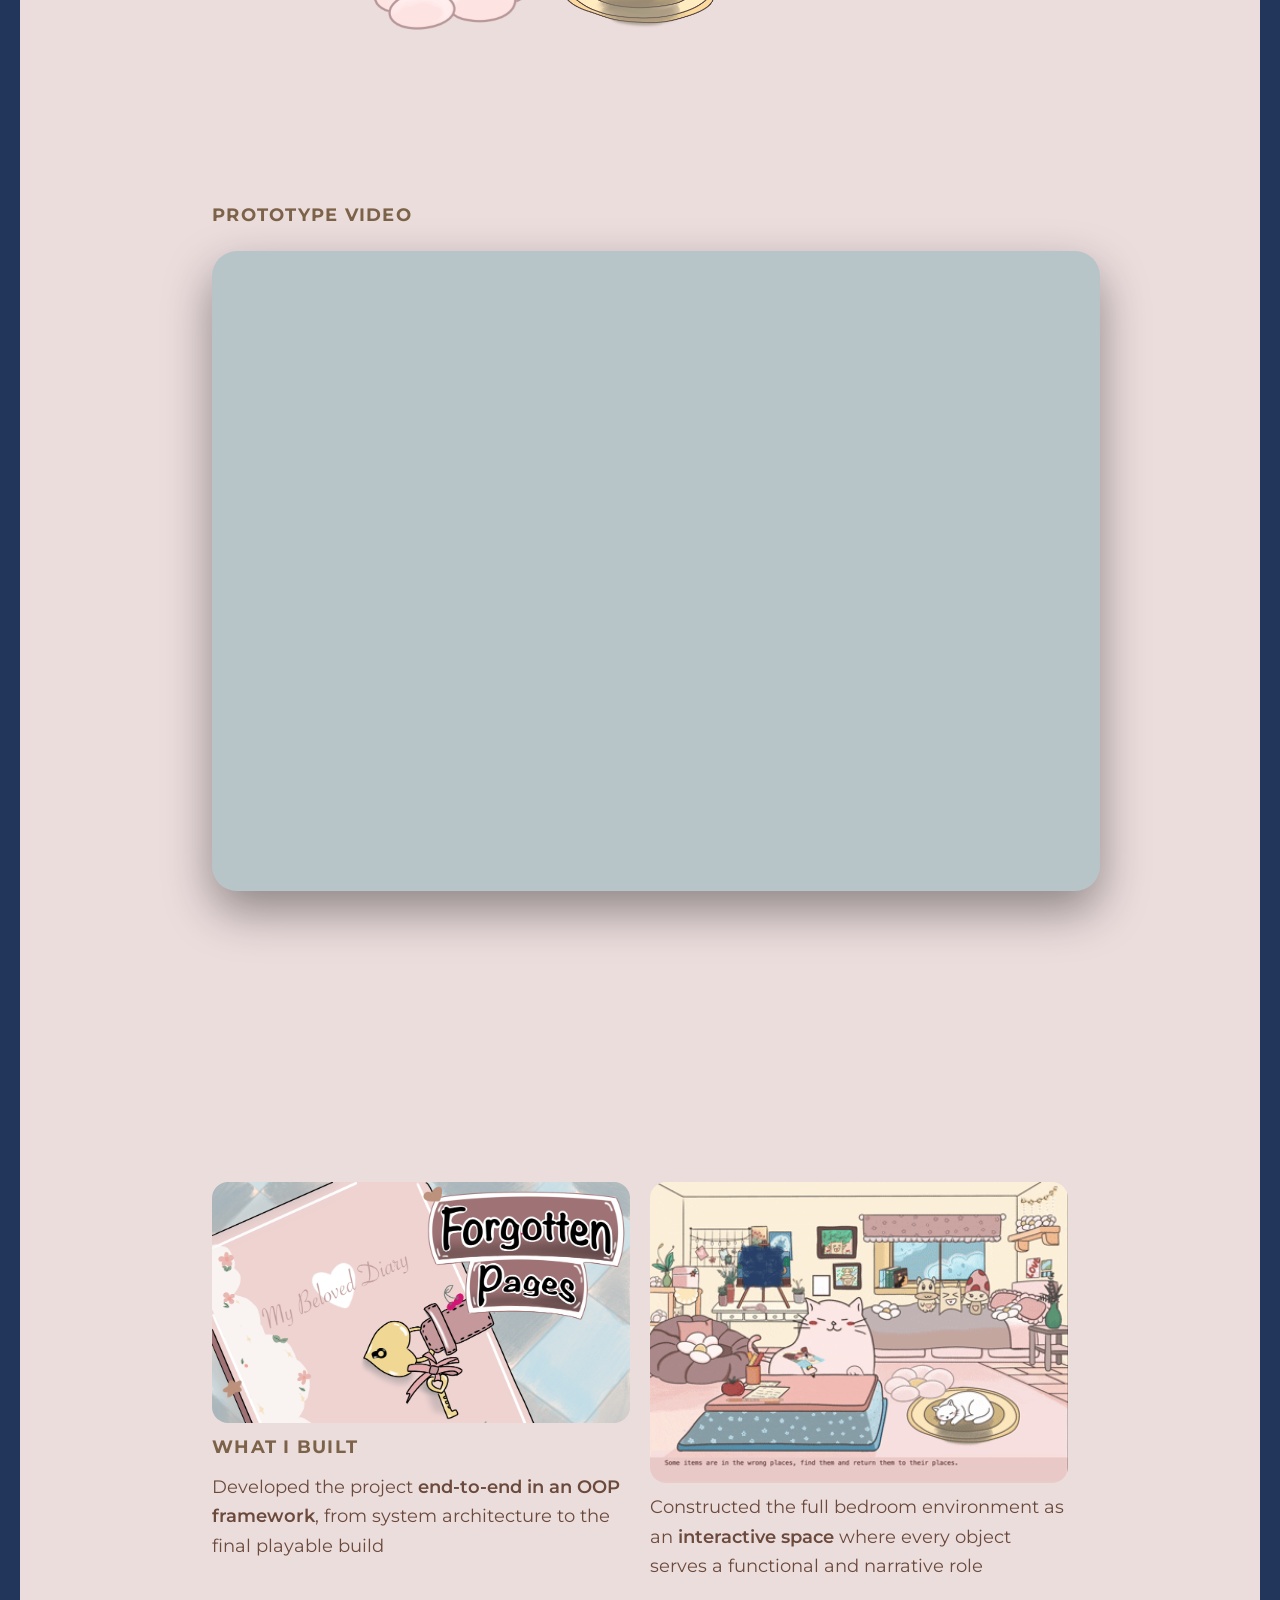
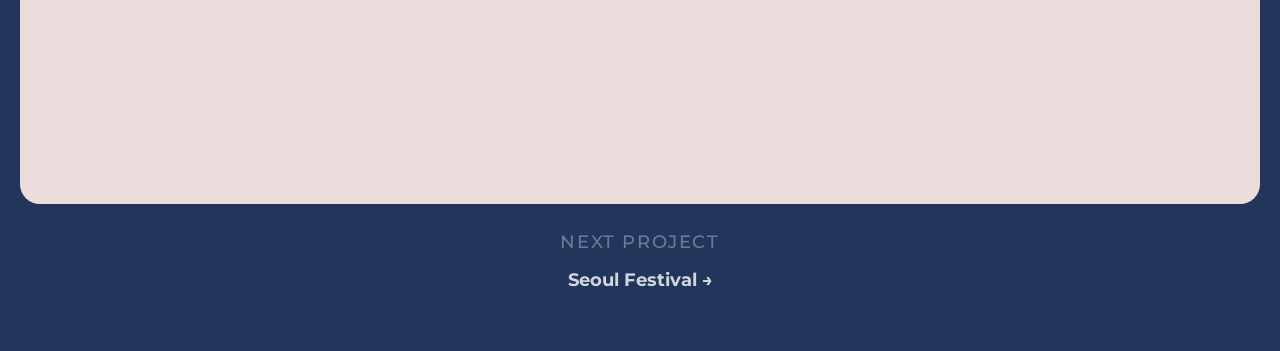
==== commit fb6de7a2: "add favicon" ====
--- a/Project/ForgottenPages.html
+++ b/Project/ForgottenPages.html
@@ -8,13 +8,14 @@
   <link rel="preconnect" href="https://fonts.googleapis.com">
   <link rel="preconnect" href="https://fonts.gstatic.com" crossorigin>
   <link href="https://fonts.googleapis.com/css2?family=Inter:wght@300;400;500;600;700&display=swap" rel="stylesheet">
+  <link rel="icon" type="image/png" href="../assets/World/Favicon.png">
   <link rel="stylesheet" href="../css/base.css">
   <link rel="stylesheet" href="../css/forgottenPages.css">
 </head>
 <body>
 
   <!-- Navigation outside the card -->
-  <nav class="fp-outer-nav" aria-label="Project navigation">
+  <nav class="outer-nav" aria-label="Project navigation">
     <a href="../index.html" class="fp-close" aria-label="Back to work">×</a>
   </nav>
 
--- a/css/base.css
+++ b/css/base.css
@@ -10,26 +10,27 @@
    - Scroll reveal animation
    ============================================================ */
 
-@import url('https://fonts.googleapis.com/css2?family=DM+Serif+Display:ital@0;1&family=Inter:ital,wght@0,300;0,400;0,500;0,600;1,400&display=swap');
+@import url('https://fonts.googleapis.com/css2?family=Montserrat:ital,wght@0,100;0,300;0,400;0,500;0,600;0,700;0,900;1,400;1,700&display=swap');
 
 /* ---- Design Tokens ---- */
 :root {
   /* Colors */
   /* --white:     #f6e2d6; */
+  --outer:  #22355B;
   --off-white: #F8F7F5;
   --surface:   #F2F1EF;
   --border:    #E5E4E1;
-  --ink-1:     #1A1918;   /* headings, high-contrast text */
+  --ink-1:     #F9F6EE;   /* headings, high-contrast text */
   --ink-2:     #6B6966;   /* body text */
   --ink-3:     #A8A6A3;   /* labels, metadata, placeholders */
-  --ink-home-background: #d8d8d8; /* background color for home page */
+  --ink-home-background: #22355B; /* background color for home page */
 
   /* Fonts Color */
   --fontColor: #0b2052;
 
   /* Fonts */
-  --font-serif: 'DM Serif Display', Georgia, serif;
-  --font-sans:  'Inter', system-ui, -apple-system, sans-serif;
+  --font-serif: 'Montserrat', Georgia, serif;
+  --font-sans:  'Montserrat', system-ui, -apple-system, sans-serif;
 
   /* Easing */
   --ease:     cubic-bezier(0.25, 0.1, 0.25, 1);
--- a/css/forgottenPages.css
+++ b/css/forgottenPages.css
@@ -5,7 +5,6 @@
    ============================================================ */
 
 :root {
-  --fp-outer:    #0D1A17;
   --fp-card:     #ECDDDD;
   --fp-ink:      #1E100A;
   --fp-ink-mid:  #6B4A3C;
@@ -17,15 +16,27 @@
 
 /* ---- Page base ---- */
 body {
-  background: var(--fp-outer);
+  background: var(--outer);
   min-height: 100vh;
 }
 
+body::before {
+  content: "";
+  position: fixed;
+  inset: 0;
+  pointer-events: none;
+  z-index: -1;
+
+  background-image: url(../assets/World/texture.png);
+  background-repeat: repeat;
+  opacity: 0.15;
+}
+
 /* ============================================================
    OUTER NAVIGATION (sits above / outside the card)
    ============================================================ */
 
-.fp-outer-nav {
+.outer-nav {
   display: flex;
   align-items: center;
   justify-content: flex-end;
@@ -367,7 +378,6 @@
   border-radius: 25px;
   box-shadow: 0 20px 48px rgba(0, 0, 0, 0.4);
   overflow: hidden;
-  /* aspect-ratio: 12.5 / 9; */
   width: 888px;
   height: 640px;
 }
@@ -549,5 +559,5 @@
   .fp-hero-card    { border-radius: 16px 16px 0 0; }
   .fp-peek-card    { border-radius: 16px 16px 0 0; }
   .fp-content-card { border-radius: 0 0 16px 16px; }
-  .fp-outer-nav       { padding: 0.625rem 1rem; }
-}
+  .outer-nav       { padding: 0.625rem 1rem; }
+}
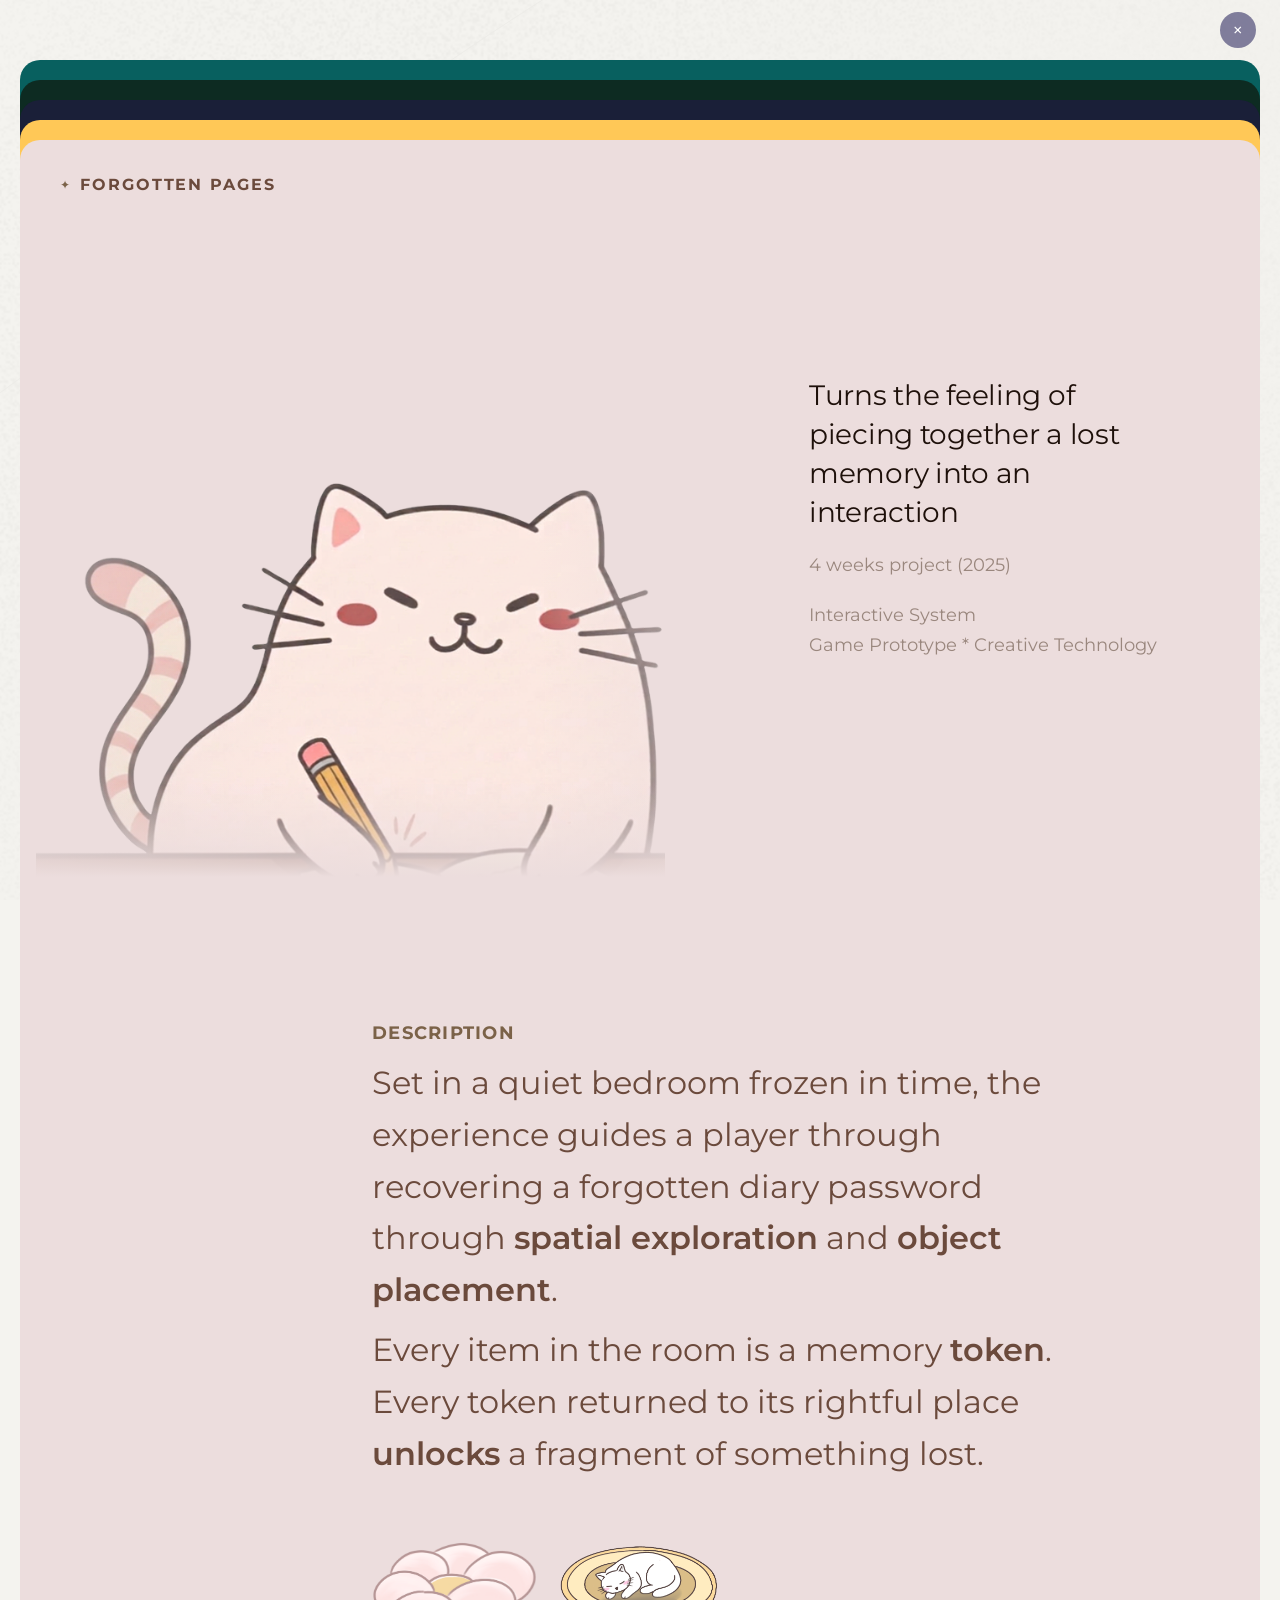
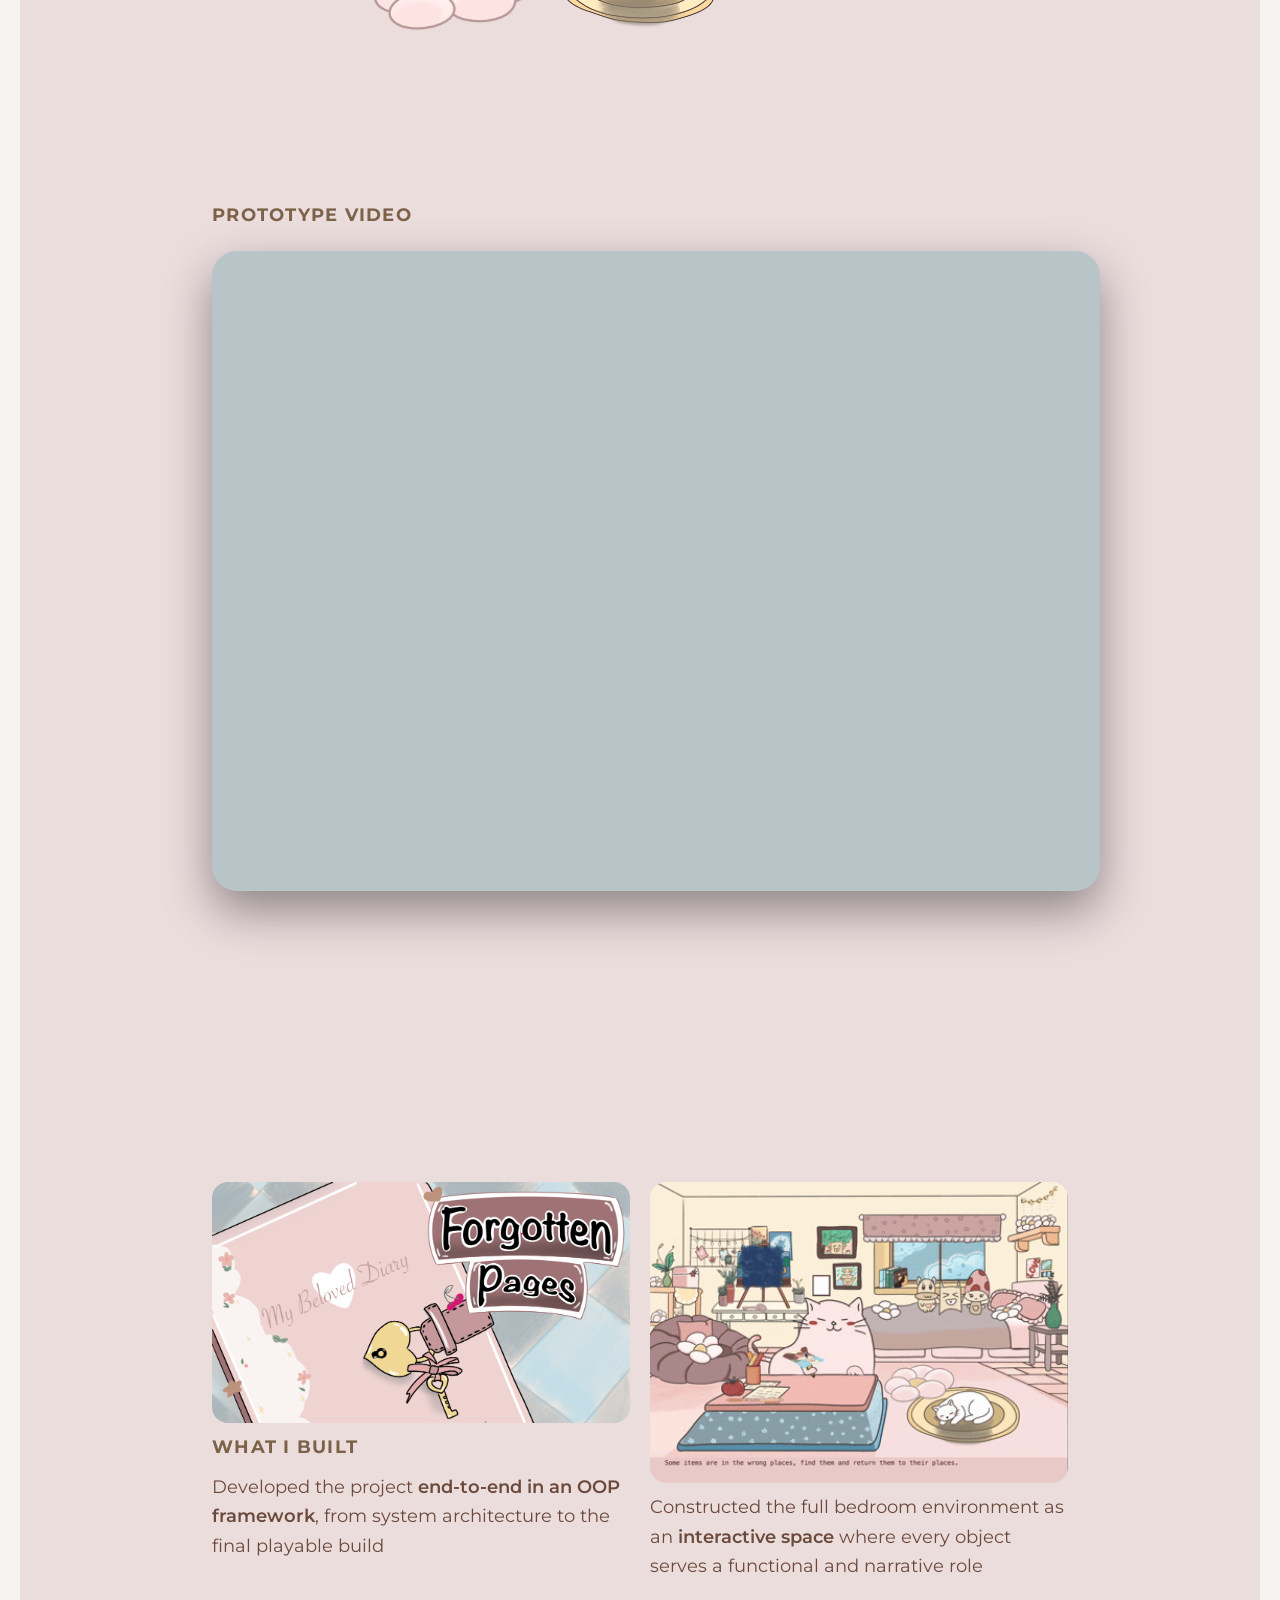
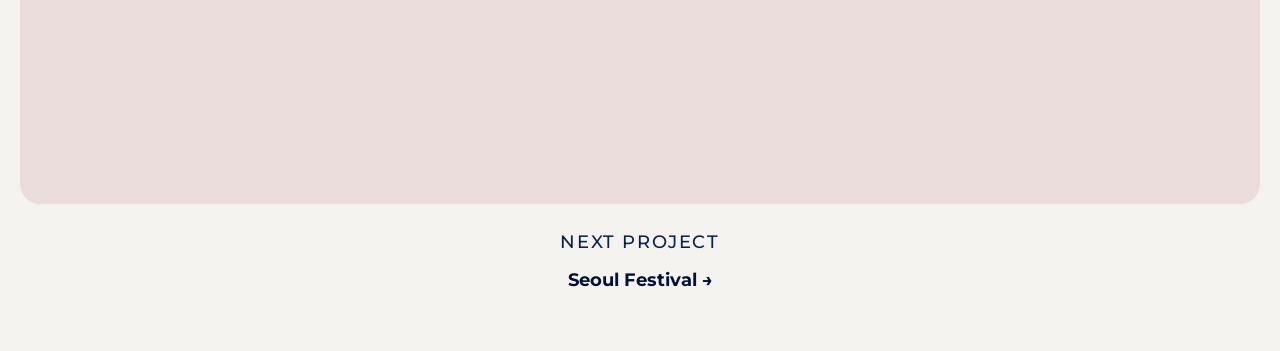
==== commit e99f66db: "change home screen" ====
--- a/Project/ForgottenPages.html
+++ b/Project/ForgottenPages.html
@@ -16,7 +16,7 @@
 
   <!-- Navigation outside the card -->
   <nav class="outer-nav" aria-label="Project navigation">
-    <a href="../index.html" class="fp-close" aria-label="Back to work">×</a>
+    <a href="../index.html" class="close" aria-label="Back to work">×</a>
   </nav>
 
   <main class="fp-main">
@@ -34,6 +34,10 @@
 
       <a href="../Project/SeoulFestivalAnalytics.html" class="fp-peek-card fp-peek-card--seoul" aria-label="Next project: Seoul Festival Analytics">
         <span class="fp-peek-card__label">✦ Seoul Festival Analytics</span>
+      </a>
+
+      <a href="../Project/TeslaCoaching.html" class="fp-peek-card fp-peek-card--tesla" aria-label="Next project: RoadCoach">
+        <span class="fp-peek-card__label">✦ RoadCoach</span>
       </a>
 
     <!-- ── Hero card ── -->
--- a/css/base.css
+++ b/css/base.css
@@ -16,14 +16,13 @@
 :root {
   /* Colors */
   /* --white:     #f6e2d6; */
-  --outer:  #22355B;
+  --outer:  #F4F3EF;
   --off-white: #F8F7F5;
   --surface:   #F2F1EF;
   --border:    #E5E4E1;
   --ink-1:     #F9F6EE;   /* headings, high-contrast text */
   --ink-2:     #6B6966;   /* body text */
   --ink-3:     #A8A6A3;   /* labels, metadata, placeholders */
-  --ink-home-background: #22355B; /* background color for home page */
 
   /* Fonts Color */
   --fontColor: #0b2052;
@@ -50,12 +49,25 @@
   --background-js-card: #0d2b22;
   --background-ls-card: #08605F;
   --background-sf-card: #1a1f38;
+  --background-tc-card: rgb(255, 200, 87);
+
   --font-color-fp: rgba(70, 17, 7);
   --font-color-js: rgba(255, 255, 255);
   --font-color-ls: rgb(255, 255, 255);
   --font-color-sf: rgba(255, 255, 255);
+  --font-color-tc: rgb(19, 19, 19);
 
   --font-size-base: 1.125rem;
+
+  --next-label: #0b2052;
+  --next-link: #00123a;
+  --next-hover-link: #173f9f;
+
+  /* Close Button */
+  --close-button: rgba(15, 10, 74, 0.5);
+  --close-button-text: rgba(255, 255, 255);
+  --close-hover-button-text: rgba(255, 255, 255);
+  --close-hover-button-bg: rgba(15, 10, 74, 0.75);
 }
 
 /* ---- Reset ---- */
--- a/css/forgottenPages.css
+++ b/css/forgottenPages.css
@@ -29,7 +29,7 @@
 
   background-image: url(../assets/World/texture.png);
   background-repeat: repeat;
-  opacity: 0.15;
+  opacity: 0.05;
 }
 
 /* ============================================================
@@ -46,12 +46,12 @@
   z-index: 200;
 }
 
-.fp-close {
+.close {
   width: 36px;
   height: 36px;
   border-radius: 50%;
-  background: rgba(255, 255, 255, 0.1);
-  color: rgba(255, 255, 255, 0.75);
+  background: var(--close-button);
+  color: var(--close-button-text);
   display: flex;
   align-items: center;
   justify-content: center;
@@ -62,9 +62,9 @@
   transition: background 0.2s, color 0.2s;
 }
 
-.fp-close:hover {
-  background: rgba(255, 255, 255, 0.18);
-  color: #fff;
+.close:hover {
+  background: var(--close-hover-button-bg);
+  color: var(--close-hover-button-text);
 }
 /* ============================================================
    MAIN CARD WRAPPER
@@ -212,7 +212,7 @@
 /* Hero card: pushed down 60px (3 peek strips × 20px each) */
 .fp-stack .fp-hero-card {
   position: absolute;
-  top: 60px;
+  top: 80px;
   left: 0;
   right: 0;
   bottom: 0;
@@ -243,11 +243,13 @@
 .fp-peek-card:nth-child(1) { top: 0;    z-index: 1; }
 .fp-peek-card:nth-child(2) { top: 20px; z-index: 2; }
 .fp-peek-card:nth-child(3) { top: 40px; z-index: 3; }
+.fp-peek-card:nth-child(4) { top: 60px; z-index: 4; }
 
 /* Colors by project */
 .fp-peek-card--jeon      { background: var(--background-js-card); }
 .fp-peek-card--livespace { background: var(--background-ls-card); }
 .fp-peek-card--seoul     { background: var(--background-sf-card); }
+.fp-peek-card--tesla     { background: var(--background-tc-card); }
 
 /* Hover: any peek card shifts all later siblings + hero down */
 .fp-peek-card:hover ~ .fp-peek-card,
@@ -268,6 +270,7 @@
 .fp-peek-card--jeon      .fp-peek-card__label { color: var(--font-color-js); }
 .fp-peek-card--livespace .fp-peek-card__label { color: var(--font-color-ls); }
 .fp-peek-card--seoul     .fp-peek-card__label { color: var(--font-color-sf); }
+.fp-peek-card--tesla     .fp-peek-card__label { color: var(--font-color-tc); }
 
 .fp-peek-card:hover .fp-peek-card__label {
   opacity: 1;
@@ -426,7 +429,7 @@
   display: block;
   font-size: var(--font-size-base);
   font-weight: 500;
-  color: rgba(255, 255, 255, 0.35);
+  color: var(--next-label);
   letter-spacing: 0.1rem;
   text-transform: uppercase;
 }
@@ -434,12 +437,12 @@
 .fp-next-link {
   font-size: var(--font-size-base);
   font-weight: 700;
-  color: rgba(255, 255, 255, 0.8);
+  color: var(--next-link);
   text-decoration: none;
   transition: color 0.2s;
 }
 
-.fp-next-link:hover { color: #fff; }
+.fp-next-link:hover { color: var(--next-hover-link); }
 
 /* ============================================================
    SCROLL ANIMATIONS
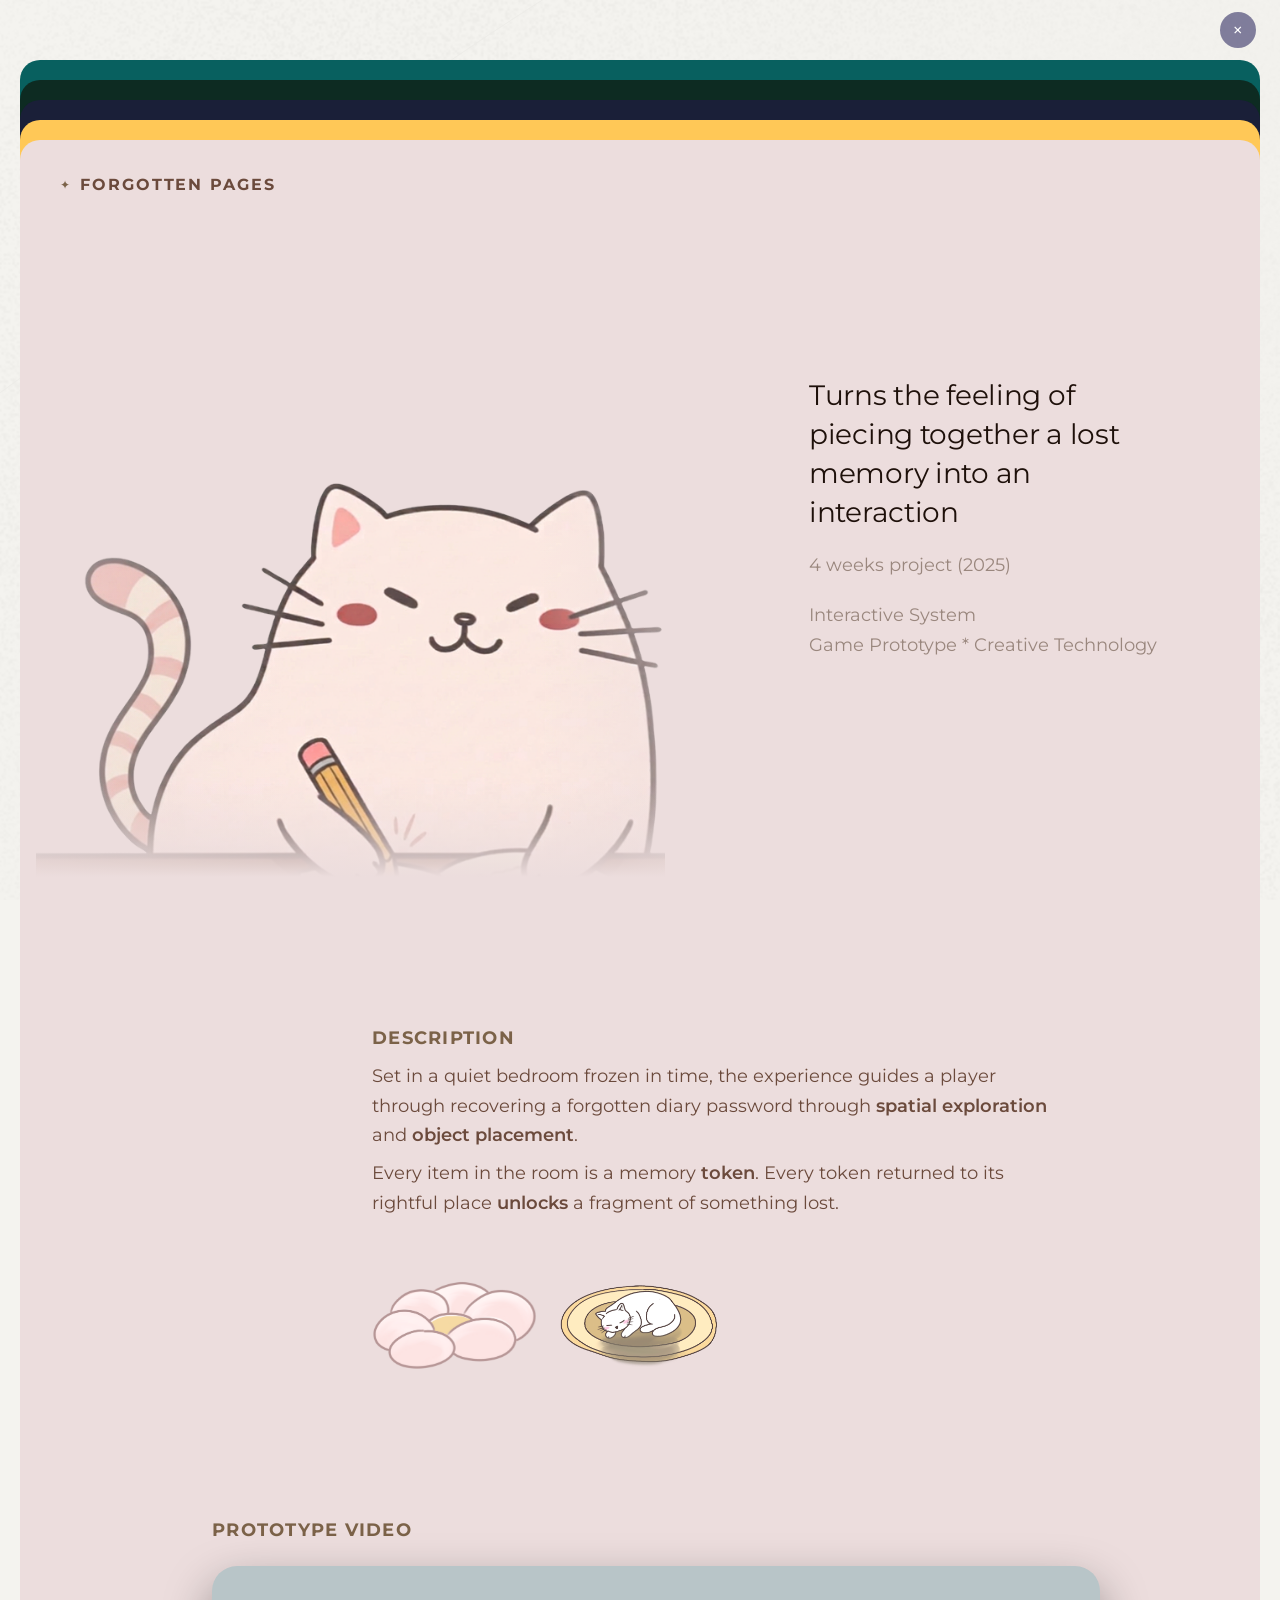
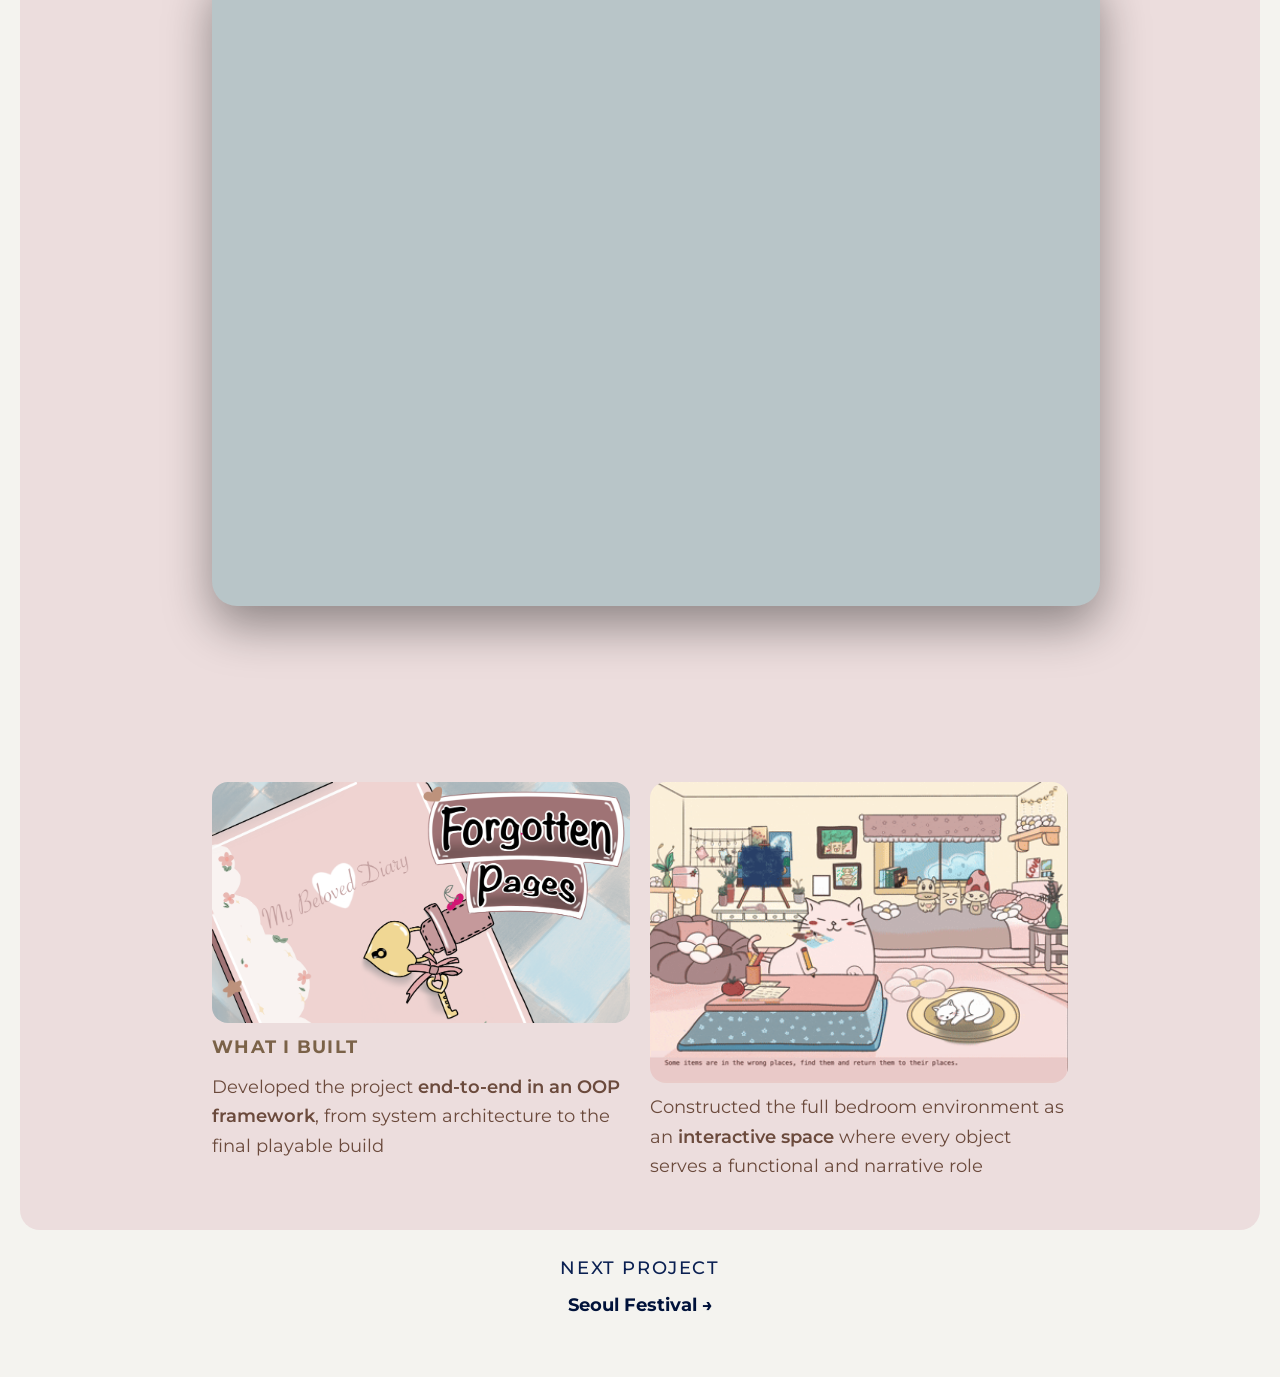
==== commit 3584cffc: "add project" ====
--- a/Project/ForgottenPages.html
+++ b/Project/ForgottenPages.html
@@ -72,7 +72,7 @@
 
       <!-- Description -->
       <section class="fp-card-section">
-        <div class="fp-desc-inner">
+        <div class="fp-inner">
           <span class="fp-section-label fp-desc-label" data-animate="fade-only">Description</span>
           <p data-animate data-delay="130">Set in a quiet bedroom frozen in time, the experience guides a player through recovering a forgotten diary password through <strong>spatial exploration</strong> and <strong>object placement</strong>.</p>
           <p data-animate data-delay="260">Every item in the room is a memory <strong>token</strong>. Every token returned to its rightful place <strong>unlocks</strong> a fragment of something lost.</p>
@@ -82,6 +82,22 @@
           </div>
         </div>
       </section>
+
+      <!-- Target Users -->
+      <!-- <section class="fp-card-section">
+        <div class="fp-inner">
+          <span class="fp-section-label" data-animate="fade-only">Target Users</span>
+          <p data-animate data-delay="130">The game is designed for those who prefer a chill experience where they can simply enjoy the atmosphere and narrative without the pressure of intense gameplay.</p>
+        </div>
+      </section> -->
+
+      <!-- Pain Points -->
+      <!-- <section class="fp-card-section">
+        <div class="fp-inner">
+          <span class="fp-section-label" data-animate="fade-only">Pain Points</span>
+          <p data-animate data-delay="130">I don't want to create a game that is too complex or overwhelming for the player. I want to give a game that player can enjoy on a slow day.</p>
+        </div>
+      </section> -->
 
       <!-- Prototype video -->
       <section class="fp-card-section">
--- a/css/forgottenPages.css
+++ b/css/forgottenPages.css
@@ -287,11 +287,11 @@
 
 /* Each section inside the single content card */
 .fp-card-section {
-  padding: 2.5rem 12rem 3rem 12rem;
+  padding: 8rem 12rem 3rem 12rem;
   display: flex;
   flex-direction: column;
   gap: 1.25rem;
-  min-height: calc(100vh - 64px);
+  min-height: calc(30vh - 64px);
   justify-content: center;
 }
 
@@ -325,7 +325,7 @@
 }
 
 /* ---- Description: single-column, compact, left-aligned ---- */
-.fp-desc-inner {
+.fp-inner {
   display: flex;
   flex-direction: column;
   gap: 0.5rem;
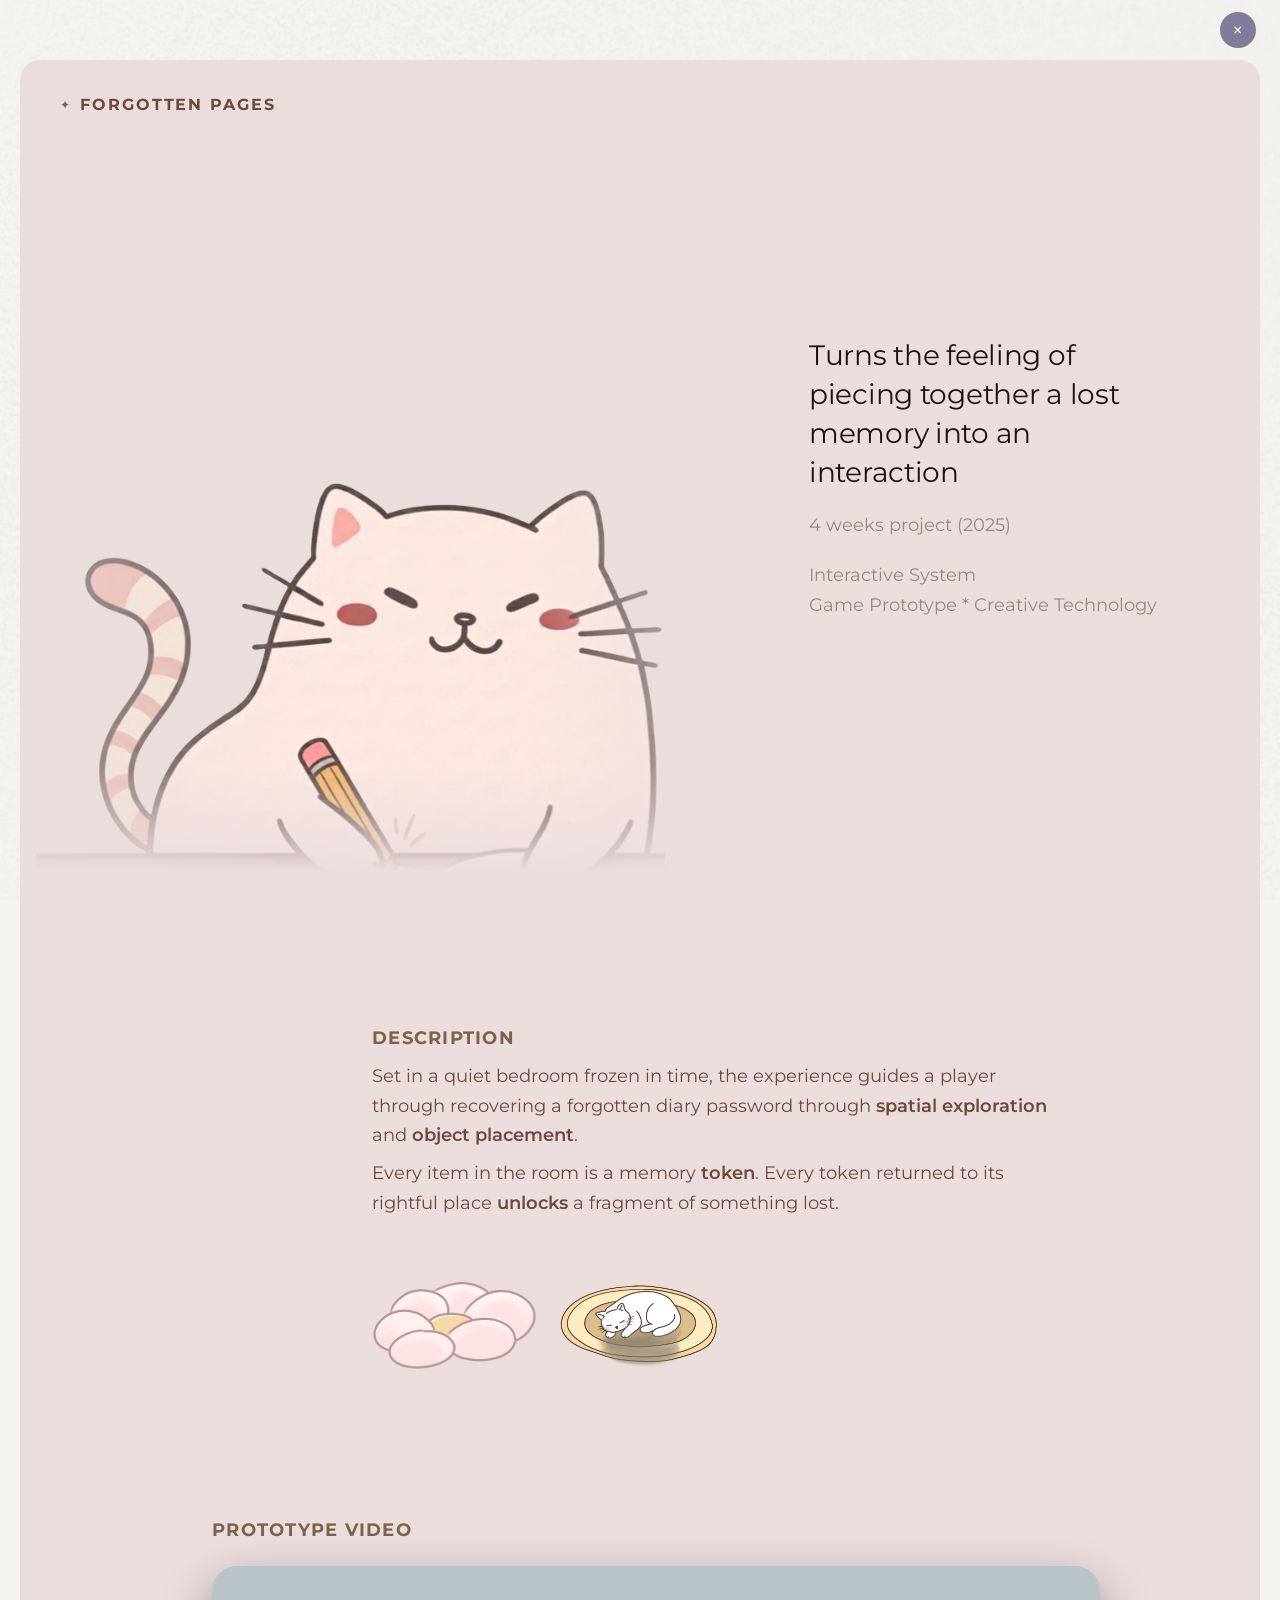
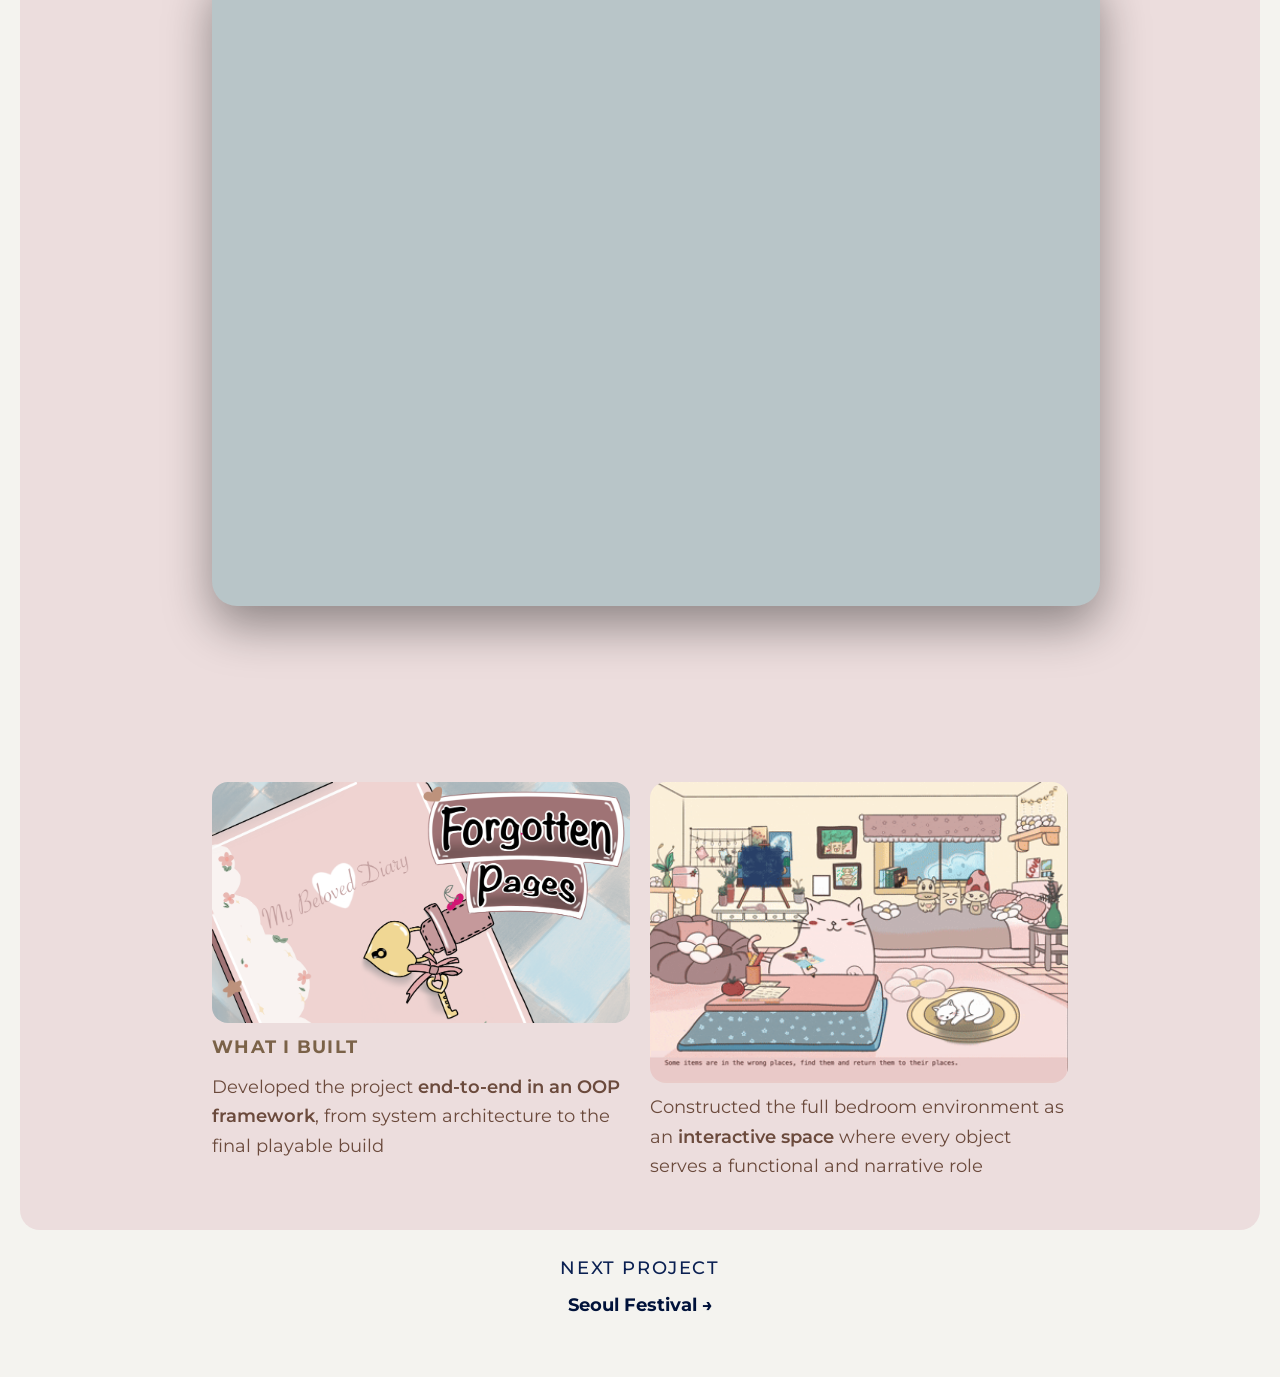
==== commit 47cc8fcc: "update projects" ====
--- a/Project/ForgottenPages.html
+++ b/Project/ForgottenPages.html
@@ -22,7 +22,7 @@
   <main class="fp-main">
 
     <!-- ── Navigation stack: peek card peeks above hero ── -->
-    <div class="fp-stack">
+    <!-- <div class="fp-stack">
 
       <a href="../Project/LiveSpace.html" class="fp-peek-card fp-peek-card--livespace" aria-label="Next project: Live Space">
         <span class="fp-peek-card__label">✦ Live Space</span>
@@ -38,7 +38,7 @@
 
       <a href="../Project/TeslaCoaching.html" class="fp-peek-card fp-peek-card--tesla" aria-label="Next project: RoadCoach">
         <span class="fp-peek-card__label">✦ RoadCoach</span>
-      </a>
+      </a> -->
 
     <!-- ── Hero card ── -->
     <div class="fp-hero-card">
@@ -66,7 +66,7 @@
 
     </div><!-- /.fp-hero-card -->
 
-    </div><!-- /.fp-stack -->
+    <!-- </div>/.fp-stack -->
 
     <div class="fp-content-card">
 
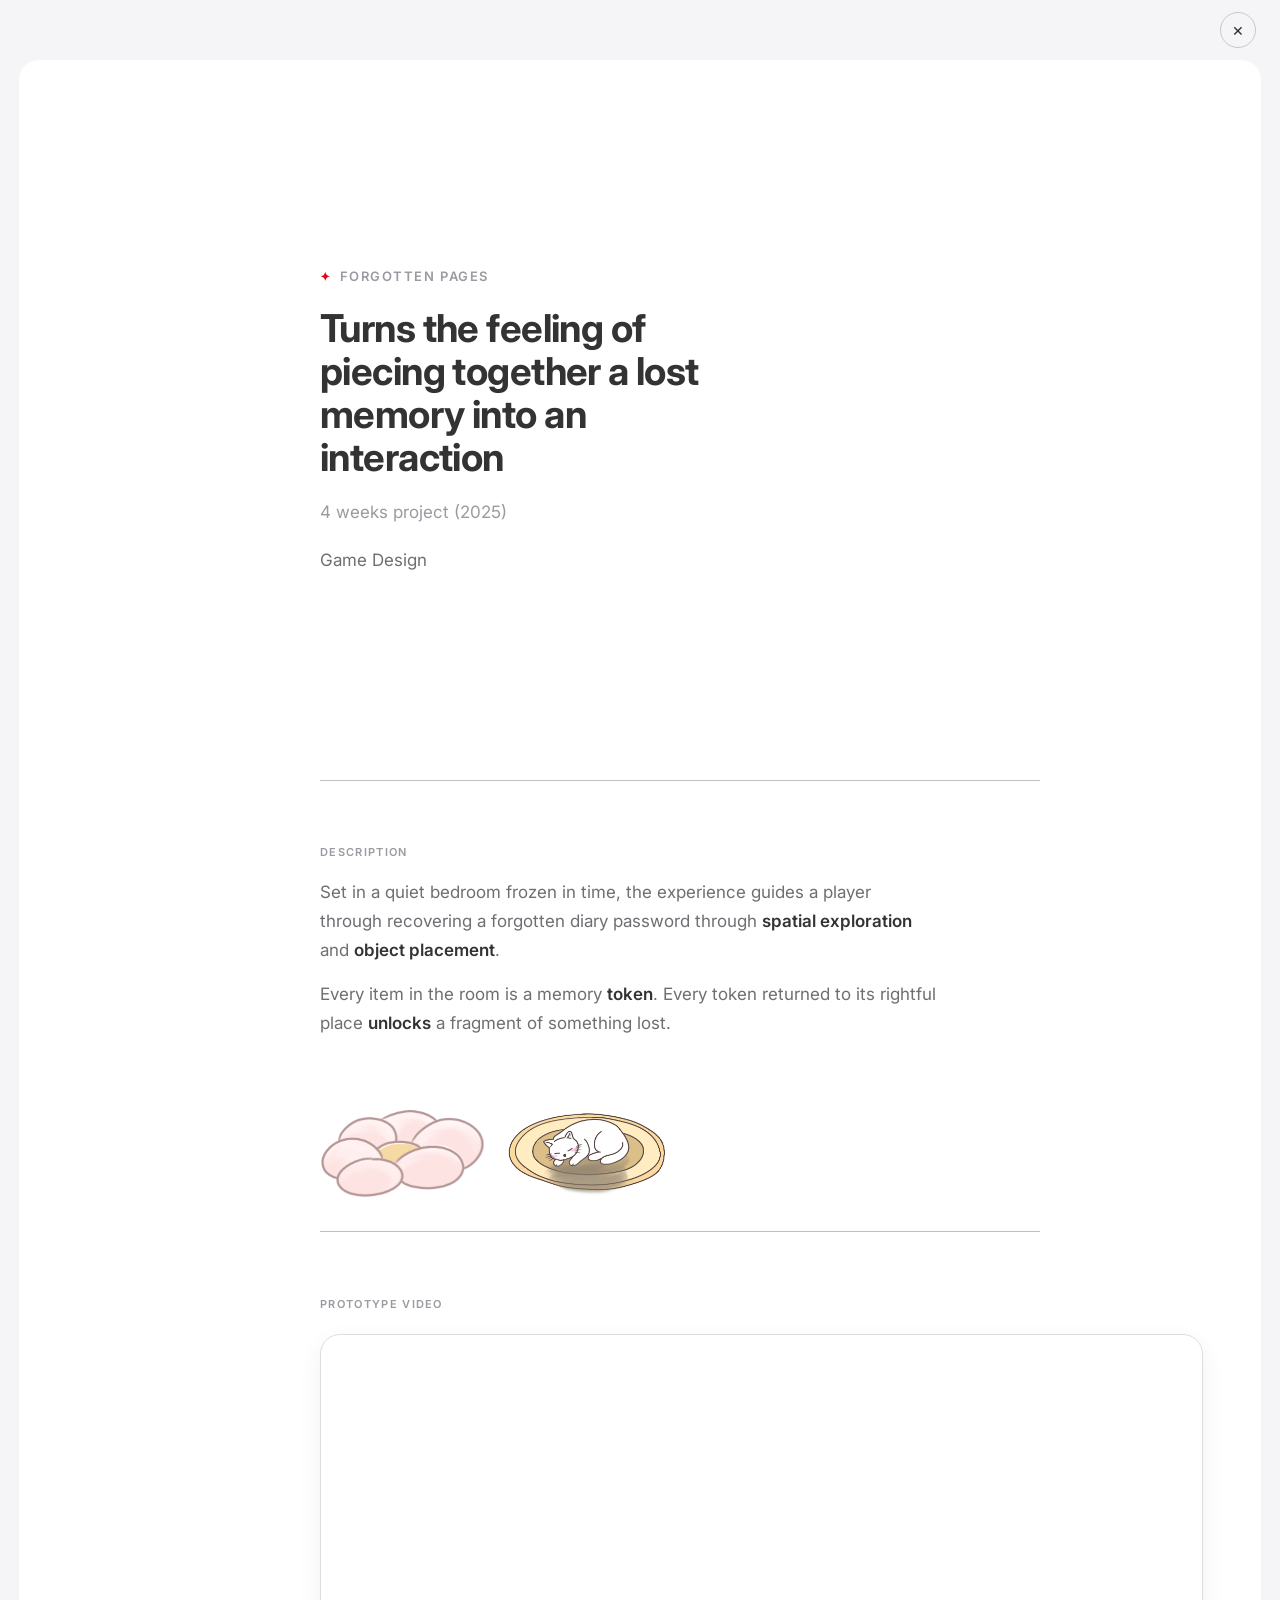
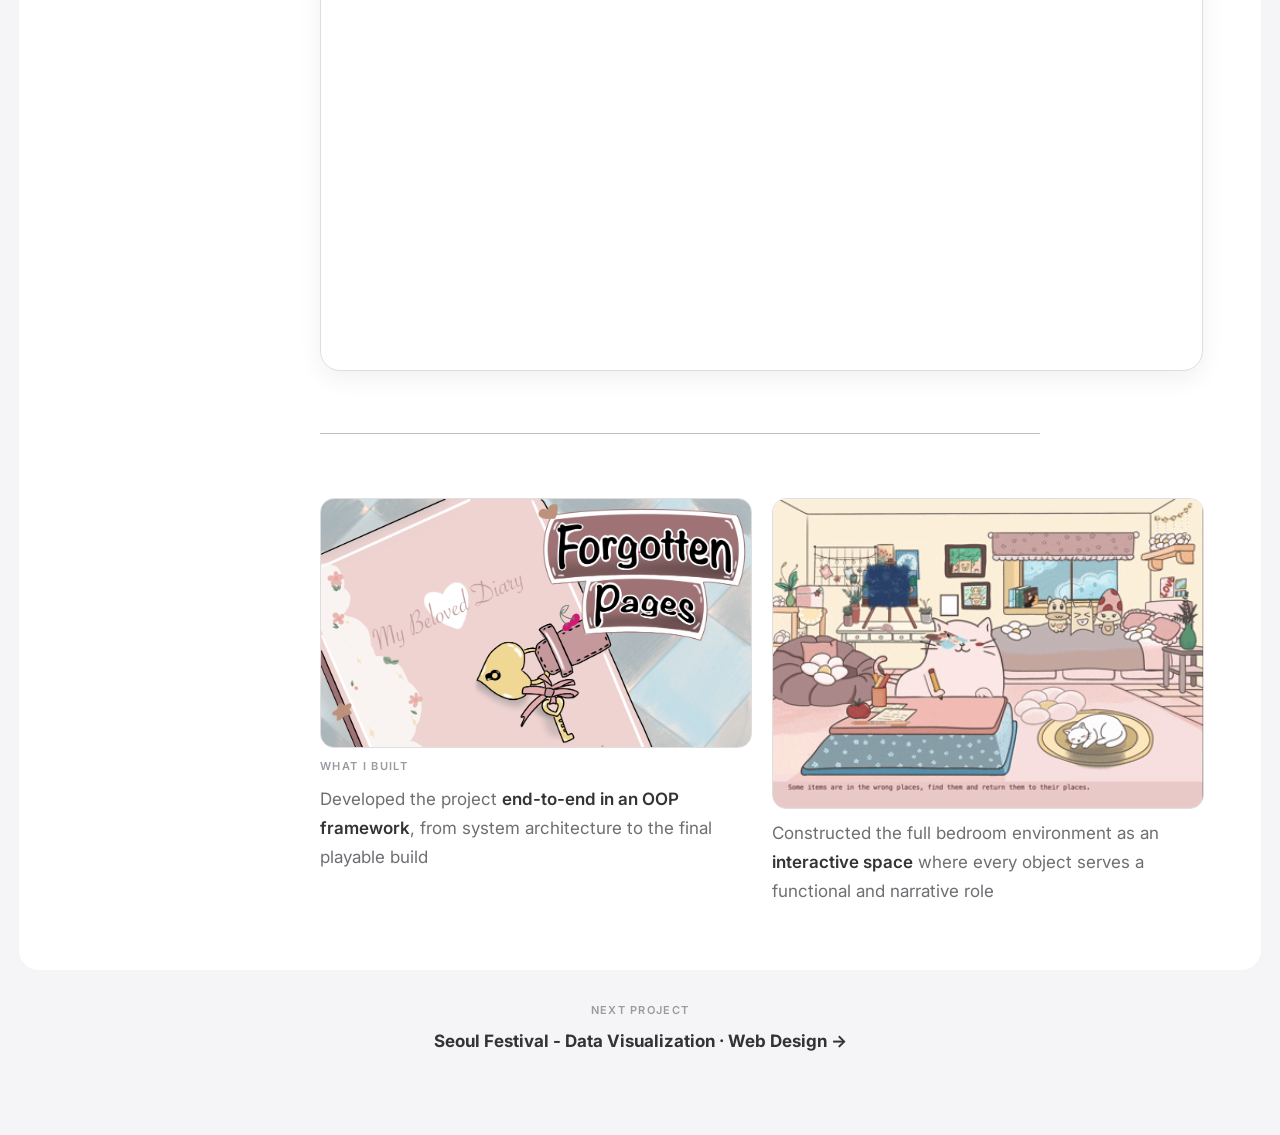
==== commit 0dda135c: "update projects" ====
--- a/Project/ForgottenPages.html
+++ b/Project/ForgottenPages.html
@@ -10,6 +10,7 @@
   <link href="https://fonts.googleapis.com/css2?family=Inter:wght@300;400;500;600;700&display=swap" rel="stylesheet">
   <link rel="icon" type="image/png" href="../assets/World/Favicon.png">
   <link rel="stylesheet" href="../css/base.css">
+  <link rel="stylesheet" href="../css/case-study.css">
   <link rel="stylesheet" href="../css/forgottenPages.css">
 </head>
 <body>
@@ -22,7 +23,7 @@
   <main class="fp-main">
 
     <!-- ── Navigation stack: peek card peeks above hero ── -->
-    <!-- <div class="fp-stack">
+    <div class="fp-stack">
 
       <a href="../Project/LiveSpace.html" class="fp-peek-card fp-peek-card--livespace" aria-label="Next project: Live Space">
         <span class="fp-peek-card__label">✦ Live Space</span>
@@ -38,35 +39,35 @@
 
       <a href="../Project/TeslaCoaching.html" class="fp-peek-card fp-peek-card--tesla" aria-label="Next project: RoadCoach">
         <span class="fp-peek-card__label">✦ RoadCoach</span>
-      </a> -->
+      </a>
 
     <!-- ── Hero card ── -->
     <div class="fp-hero-card">
 
       <!-- Left: brand mark + illustration -->
-      <div class="fp-card-left">
-        <div class="fp-card-brand" data-animate="fade-only" data-delay="80">
+      <!-- <div class="fp-card-left">
+        <div class="fp-card-art">
+          <img src="../assets/ForgottenPages/Cat.png" alt="Illustrated cat writing with a pencil">
+        </div>
+      </div> -->
+
+      <!-- Right: title + meta -->
+      <div class="fp-card-right">
+        <div class="fp-card-brand" data-animate="fade-only">
           <span class="fp-brand-mark">✦</span>
           Forgotten Pages
         </div>
-        <div class="fp-card-art">
-          <img src="../assets/ForgottenPages/Cat.png" alt="Illustrated cat writing with a pencil">
-        </div>
-      </div>
-
-      <!-- Right: title + meta -->
-      <div class="fp-card-right">
-        <h1 class="fp-card-title" data-animate data-delay="160">Turns the feeling of piecing together a lost memory into an interaction</h1>
-        <p class="fp-card-timeline" data-animate data-delay="300">4 weeks project (2025)</p>
-        <p class="fp-card-tags" data-animate data-delay="420">
-          Interactive System<br>
-          Game Prototype * Creative Technology
+        <h1 class="fp-card-title" data-animate data-delay="80">Turns the feeling of piecing together a lost memory into an interaction</h1>
+        <p class="fp-card-timeline" data-animate data-delay="160">4 weeks project (2025)</p>
+        <p class="fp-card-tags" data-animate data-delay="240">
+          Game Design<br>
+          
         </p>
       </div>
 
     </div><!-- /.fp-hero-card -->
 
-    <!-- </div>/.fp-stack -->
+    </div><!-- /.fp-stack -->
 
     <div class="fp-content-card">
 
@@ -74,9 +75,9 @@
       <section class="fp-card-section">
         <div class="fp-inner">
           <span class="fp-section-label fp-desc-label" data-animate="fade-only">Description</span>
-          <p data-animate data-delay="130">Set in a quiet bedroom frozen in time, the experience guides a player through recovering a forgotten diary password through <strong>spatial exploration</strong> and <strong>object placement</strong>.</p>
-          <p data-animate data-delay="260">Every item in the room is a memory <strong>token</strong>. Every token returned to its rightful place <strong>unlocks</strong> a fragment of something lost.</p>
-          <div class="fp-desc-images" data-animate="illustration" data-delay="420">
+          <p data-animate data-delay="80">Set in a quiet bedroom frozen in time, the experience guides a player through recovering a forgotten diary password through <strong>spatial exploration</strong> and <strong>object placement</strong>.</p>
+          <p data-animate data-delay="160">Every item in the room is a memory <strong>token</strong>. Every token returned to its rightful place <strong>unlocks</strong> a fragment of something lost.</p>
+          <div class="fp-desc-images" data-animate="illustration" data-delay="240">
             <img class="fp-pillow fp-parallax" src="../assets/ForgottenPages/Pillow.png" alt="Decorative pillow token">
             <img class="fp-cat-rug fp-parallax" src="../assets/ForgottenPages/CatOnRug.png" alt="Cat resting on a golden rug">
           </div>
@@ -87,7 +88,7 @@
       <!-- <section class="fp-card-section">
         <div class="fp-inner">
           <span class="fp-section-label" data-animate="fade-only">Target Users</span>
-          <p data-animate data-delay="130">The game is designed for those who prefer a chill experience where they can simply enjoy the atmosphere and narrative without the pressure of intense gameplay.</p>
+          <p data-animate data-delay="80">The game is designed for those who prefer a chill experience where they can simply enjoy the atmosphere and narrative without the pressure of intense gameplay.</p>
         </div>
       </section> -->
 
@@ -95,14 +96,14 @@
       <!-- <section class="fp-card-section">
         <div class="fp-inner">
           <span class="fp-section-label" data-animate="fade-only">Pain Points</span>
-          <p data-animate data-delay="130">I don't want to create a game that is too complex or overwhelming for the player. I want to give a game that player can enjoy on a slow day.</p>
+          <p data-animate data-delay="80">I don't want to create a game that is too complex or overwhelming for the player. I want to give a game that player can enjoy on a slow day.</p>
         </div>
       </section> -->
 
       <!-- Prototype video -->
       <section class="fp-card-section">
         <span class="fp-section-label" data-animate="fade-only">Prototype Video</span>
-        <div class="fp-video-embed" data-animate data-delay="140">
+        <div class="fp-video-embed" data-animate="illustration" data-delay="80">
           <!-- <video class ="fp-prototype-video" autoplay muted loop playsinline>
             <source src="../assets/ForgottenPages/ForgottenGame.mp4" type="video/mp4">
           </video> -->
@@ -118,12 +119,12 @@
       <!-- What I Built -->
       <section class="fp-card-section">
         <div class="fp-built-grid">
-          <div class="fp-built-item" data-animate data-delay="0">
+          <div class="fp-built-item" data-animate="illustration">
             <img src="../assets/ForgottenPages/ForgottenPages-cover.png" alt="Forgotten Pages game title screen">
             <span class="fp-section-label">What I Built</span>
             <p>Developed the project <strong>end-to-end in an OOP framework</strong>, from system architecture to the final playable build</p>
           </div>
-          <div class="fp-built-item" data-animate data-delay="150">
+          <div class="fp-built-item" data-animate="illustration" data-delay="80">
             <img src="../assets/ForgottenPages/GameDesign.gif" alt="Interactive bedroom environment">
             <p>Constructed the full bedroom environment as an <strong>interactive space</strong> where every object serves a functional and narrative role</p>
           </div>
@@ -135,11 +136,12 @@
     <!-- ── Next project ── -->
     <section class="fp-next">
       <span class="fp-next-label" data-animate="fade-only">Next Project</span>
-      <a href="../Project/SeoulFestivalAnalytics.html" class="fp-next-link" data-animate data-delay="120">Seoul Festival →</a>
+      <a href="../Project/SeoulFestivalAnalytics.html" class="fp-next-link" data-animate data-delay="80">Seoul Festival - Data Visualization · Web Design →</a>
     </section>
 
   </main>
 
   <script src="../js/forgottenPages.js" defer></script>
+  <script src="../js/projectStack.js" defer></script>
 </body>
 </html>
--- a/css/base.css
+++ b/css/base.css
@@ -5,69 +5,144 @@
    - Design tokens (CSS custom properties)
    - Reset & base element styles
    - Typography scale (.display, .h1, .h2, .h3, .label)
-   - Layout helpers (.container, .section, hr.divider)
+   - Layout helpers (.container, .grid-12, .section, hr.divider)
    - Scroll progress bar
    - Scroll reveal animation
+   ============================================================
+   DESIGN SYSTEM — Apple × Swiss
+   Near-monochrome surface, one functional accent (Swiss red),
+   a single grotesque type family, and a visible 12-column grid.
    ============================================================ */
 
-@import url('https://fonts.googleapis.com/css2?family=Montserrat:ital,wght@0,100;0,300;0,400;0,500;0,600;0,700;0,900;1,400;1,700&display=swap');
+@import url('https://fonts.googleapis.com/css2?family=Inter:ital,wght@0,300;0,400;0,500;0,600;0,700;0,800;1,400&display=swap');
 
 /* ---- Design Tokens ---- */
 :root {
-  /* Colors */
-  /* --white:     #f6e2d6; */
-  --outer:  #F4F3EF;
-  --off-white: #F8F7F5;
-  --surface:   #F2F1EF;
-  --border:    #E5E4E1;
-  --ink-1:     #F9F6EE;   /* headings, high-contrast text */
-  --ink-2:     #6B6966;   /* body text */
-  --ink-3:     #A8A6A3;   /* labels, metadata, placeholders */
-
-  /* Fonts Color */
-  --fontColor: #0b2052;
+  /* Surface — the ground sits apart from the white cards so the
+     card stack reads as depth without using any color */
+  --outer:     #F5F5F7;
+  --off-white: #F5F5F7;
+  --bg:        #F5F5F7;
+  --surface:   #FFFFFF;
+  --surface-2: #F0F0F2;
+  --border:    #DEDEE1;
+  --border-strong: #C7C7CB;
+
+  /* Card stack — grey while a project waits behind,
+     returning to --surface when brought to the front.
+     Ramps light-to-dark going back, so the nearest strip
+     reads closest to the active white card. */
+  --peek-1: #D7D7DE;   /* furthest back */
+  --peek-2: #DDDDE3;
+  --peek-3: #E3E3E8;
+  --peek-4: #E9E9ED;   /* nearest the active card */
+
+  /* Ink */
+  --ink-1:     #333333;   /* headings, high-contrast text */
+  --ink-2:     #6E6E73;   /* body / secondary text */
+  --ink-3:     #9A9AA0;   /* labels, metadata, placeholders */
+  --white:     #FFFFFF;
+
+  /* The one accent — used only for links, active states, key CTAs */
+  --accent:       #E30613;
+  --accent-hover: #B8040D;
+
+  /* Legacy alias kept for older declarations */
+  --fontColor: var(--ink-1);
 
   /* Fonts */
-  --font-serif: 'Montserrat', Georgia, serif;
-  --font-sans:  'Montserrat', system-ui, -apple-system, sans-serif;
+  --font-serif: var(--font-sans);
+  --font-sans:  'Inter', -apple-system, BlinkMacSystemFont, 'Helvetica Neue', Arial, sans-serif;
 
   /* Easing */
   --ease:     cubic-bezier(0.25, 0.1, 0.25, 1);
   --ease-out: cubic-bezier(0.0, 0.0, 0.2, 1);
 
-  /* Durations */
-  --t-fast:   150ms;
-  --t-base:   250ms;
-  --t-slow:   400ms;
-  --t-slower: 600ms;
+  /* Durations — kept short and purposeful, no decorative motion */
+  --t-fast:   140ms;
+  --t-base:   220ms;
+  --t-slow:   320ms;
+  --t-slower: 420ms;
 
   /* Layout */
   --max-w:  1200px;
   --gutter: clamp(1.25rem, 4vw, 2.5rem);
 
-  --background-fp-card: #ECDDDD;
-  --background-js-card: #0d2b22;
-  --background-ls-card: #08605F;
-  --background-sf-card: #1a1f38;
-  --background-tc-card: rgb(255, 200, 87);
-
-  --font-color-fp: rgba(70, 17, 7);
-  --font-color-js: rgba(255, 255, 255);
-  --font-color-ls: rgb(255, 255, 255);
-  --font-color-sf: rgba(255, 255, 255);
-  --font-color-tc: rgb(19, 19, 19);
-
-  --font-size-base: 1.125rem;
-
-  --next-label: #0b2052;
-  --next-link: #00123a;
-  --next-hover-link: #173f9f;
-
-  /* Close Button */
-  --close-button: rgba(15, 10, 74, 0.5);
-  --close-button-text: rgba(255, 255, 255);
-  --close-hover-button-text: rgba(255, 255, 255);
-  --close-hover-button-bg: rgba(15, 10, 74, 0.75);
+  /* Breathing room between the case-study card and the viewport edge —
+     the card runs nearly full-bleed, the inset just keeps it reading
+     as a card sitting on the ground */
+  --card-inset: clamp(0.75rem, 1.5vw, 1.5rem);
+
+  /* The single inner margin of the case-study card. Every block
+     inside the card — hero, sections, media — starts at this edge,
+     so the whole page shares one left column line. */
+  --card-pad: clamp(1.5rem, 4.5vw, 5.5rem);
+
+  /* Body copy is centred on screen. The column's left edge sits
+     half a measure back from the middle of the viewport, so the
+     text block lands in the centre while the big project title
+     stays out on the card's left column line.
+     Widen --body-measure to push the column left, narrow it to
+     push right. */
+  --body-measure: 40rem;
+  --body-indent: max(
+    0rem,
+    calc((100vw - var(--body-measure)) / 2 - var(--card-inset) - var(--card-pad))
+  );
+
+  /* Section rules read as structure, so they sit a step darker
+     than the hairline borders used on cards and media frames. */
+  --rule-color: #BFBFC6;
+
+  /* How far a section rule runs. Matched to the body measure —
+     a full-bleed hairline reads as a page break, not a section
+     break, and leaves a long tail of empty rule past the text. */
+  --rule-w: 72ch;
+
+  /* Spacing scale */
+  --space-1: 0.5rem;
+  --space-2: 1rem;
+  --space-3: 1.5rem;
+  --space-4: 2rem;
+  --space-5: 3rem;
+  --space-6: 4rem;
+  --space-7: 6rem;
+  --space-8: 8rem;
+
+  /* Radii */
+  --radius-sm: 8px;
+  --radius-md: 14px;
+  --radius-lg: 20px;
+
+  /* Shadows — soft, neutral, never colored */
+  --shadow-sm: 0 8px 24px rgba(0, 0, 0, 0.06);
+  --shadow-md: 0 20px 48px rgba(0, 0, 0, 0.10);
+
+  /* All per-project "brand card" colors now converge on the shared surface */
+  --background-fp-card: var(--surface);
+  --background-js-card: var(--surface);
+  --background-ls-card: var(--surface);
+  --background-sf-card: var(--surface);
+  --background-tc-card: var(--surface);
+
+  --font-color-fp: var(--ink-1);
+  --font-color-js: var(--ink-1);
+  --font-color-ls: var(--ink-1);
+  --font-color-sf: var(--ink-1);
+  --font-color-tc: var(--ink-1);
+
+  --font-size-base: 1.0625rem;
+
+  --next-label: var(--ink-3);
+  --next-link:  var(--ink-1);
+  --next-hover-link: var(--accent);
+
+  /* Close button — neutral utility control, not an accent surface */
+  --close-button:            transparent;
+  --close-button-border:     var(--border-strong);
+  --close-button-text:       var(--ink-1);
+  --close-hover-button-text: var(--white);
+  --close-hover-button-bg:   var(--ink-1);
 }
 
 /* ---- Reset ---- */
@@ -86,9 +161,9 @@
 body {
   font-family: var(--font-sans);
   font-size: 1rem;
-  line-height: 1.65;
+  line-height: 1.6;
   color: var(--ink-2);
-  background-color: var(--white);
+  background-color: var(--bg);
 }
 
 img, svg  { display: block; max-width: 100%; }
@@ -97,7 +172,7 @@
 ul, ol    { list-style: none; }
 
 :focus-visible {
-  outline: 2px solid var(--ink-1);
+  outline: 2px solid var(--accent);
   outline-offset: 3px;
   border-radius: 3px;
 }
@@ -117,7 +192,7 @@
 /* ---- Scroll Reveal ---- */
 [data-reveal] {
   opacity: 0;
-  transform: translateY(20px);
+  transform: translateY(14px);
   transition:
     opacity var(--t-slow) var(--ease-out),
     transform var(--t-slow) var(--ease-out);
@@ -129,42 +204,45 @@
 }
 
 /* Stagger delays — use data-reveal="d1", "d2", "d3", "d4" */
-[data-reveal="d1"] { transition-delay: 80ms; }
-[data-reveal="d2"] { transition-delay: 160ms; }
-[data-reveal="d3"] { transition-delay: 240ms; }
-[data-reveal="d4"] { transition-delay: 320ms; }
-
-/* ---- Typography Scale ---- */
+[data-reveal="d1"] { transition-delay: 60ms; }
+[data-reveal="d2"] { transition-delay: 120ms; }
+[data-reveal="d3"] { transition-delay: 180ms; }
+[data-reveal="d4"] { transition-delay: 240ms; }
+
+/* ---- Typography Scale ----
+   Swiss-disciplined: a small number of confident sizes, tight
+   leading, controlled tracking. Everything else varies only by
+   weight and color. ---- */
 .display {
-  font-family: var(--font-serif);
-  font-size: clamp(3rem, 6.5vw, 7rem);
-  font-weight: 400;
-  line-height: 1.04;
+  font-family: var(--font-sans);
+  font-size: clamp(3rem, 7vw, 7.5rem);
+  font-weight: 700;
+  line-height: 0.98;
   letter-spacing: -0.02em;
   color: var(--ink-1);
 }
 
-/* Italic variant — use <em> inside .display or standalone */
 .display em,
 .display-italic {
-  font-style: italic;
-  font-family: var(--font-serif);
+  font-style: normal;
+  font-weight: 400;
+  font-family: var(--font-sans);
 }
 
 .h1 {
-  font-family: var(--font-serif);
+  font-family: var(--font-sans);
   font-size: clamp(2.25rem, 4vw, 3.75rem);
-  font-weight: 400;
-  line-height: 1.1;
-  letter-spacing: -0.015em;
+  font-weight: 700;
+  line-height: 1.06;
+  letter-spacing: -0.02em;
   color: var(--ink-1);
 }
 
 .h2 {
-  font-family: var(--font-serif);
+  font-family: var(--font-sans);
   font-size: clamp(1.625rem, 2.75vw, 2.375rem);
-  font-weight: 400;
-  line-height: 1.2;
+  font-weight: 600;
+  line-height: 1.15;
   letter-spacing: -0.01em;
   color: var(--ink-1);
 }
@@ -172,7 +250,7 @@
 .h3 {
   font-family: var(--font-sans);
   font-size: 1.0625rem;
-  font-weight: 500;
+  font-weight: 600;
   line-height: 1.4;
   color: var(--ink-1);
 }
@@ -182,10 +260,31 @@
   display: block;
   font-family: var(--font-sans);
   font-size: 0.6875rem;
-  font-weight: 500;
-  letter-spacing: 0.12em;
+  font-weight: 600;
+  letter-spacing: 0.14em;
   text-transform: uppercase;
   color: var(--ink-3);
+}
+
+/* ---- Pill link ---- */
+/* Outlined contact/CTA link. Used on the home masthead and About page. */
+.pill-link {
+  display: inline-block;
+  padding: 0.55rem 1.375rem;
+  border: 1px solid var(--border-strong);
+  border-radius: 100px;
+  font-family: var(--font-sans);
+  font-size: 0.875rem;
+  font-weight: 500;
+  color: var(--ink-1);
+  text-decoration: none;
+  transition: background var(--t-base) var(--ease), color var(--t-base) var(--ease), border-color var(--t-base) var(--ease);
+}
+
+.pill-link:hover {
+  background: var(--accent);
+  border-color: var(--accent);
+  color: var(--white);
 }
 
 /* ---- Layout ---- */
@@ -194,6 +293,13 @@
   margin-inline: auto;
 }
 
+/* Visible 12-column modular grid — the Swiss structural backbone */
+.grid-12 {
+  display: grid;
+  grid-template-columns: repeat(12, 1fr);
+  column-gap: var(--gutter);
+}
+
 /* Standard vertical section padding */
 .section {
   padding-block: clamp(4rem, 8vw, 8rem);
@@ -207,3 +313,100 @@
   border: none;
   border-top: 1px solid var(--border);
 }
+
+/* Narrow screens have no room to hang a label — body returns flush */
+@media (max-width: 900px) {
+  :root { --body-indent: 0rem; }
+}
+
+/* ============================================================
+   SCROLL-TO-ADVANCE — the case-study pull gesture
+   ============================================================
+   Driven by js/projectStack.js, which writes --pull (0 → 1) and
+   --pull-y onto the root as you keep scrolling up at the top of
+   a project page. No transitions on the pull itself — the JS
+   drives it per frame, including the spring back.
+   ============================================================ */
+
+:root {
+  --pull: 0;
+  --pull-y: 0px;
+}
+
+/* stop the browser's own overscroll bounce fighting the gesture */
+body { overscroll-behavior-y: contain; }
+
+.ls-main, .fp-main, .js-main, .sf-main, .tc-main {
+  transform: translate3d(0, var(--pull-y), 0);
+  will-change: transform;
+}
+
+/* the strips are decoration now — the gesture replaced the click */
+.ls-peek-card, .fp-peek-card, .js-peek-card, .sf-peek-card, .tc-peek-card {
+  pointer-events: none;
+  cursor: default;
+}
+
+/* commit: the card assembly clears out, then the next project loads */
+body.stack-committing .ls-main,
+body.stack-committing .fp-main,
+body.stack-committing .js-main,
+body.stack-committing .sf-main,
+body.stack-committing .tc-main {
+  transition: transform 400ms cubic-bezier(0.4, 0, 1, 1), opacity 400ms var(--ease);
+  transform: translate3d(0, 55vh, 0);
+  opacity: 0;
+}
+
+/* ---- Pull indicator ---- */
+.stack-pull {
+  position: fixed;
+  top: 0; left: 0; right: 0;
+  height: 104px;
+  display: flex;
+  flex-direction: column;
+  align-items: center;
+  justify-content: center;
+  gap: 0.5rem;
+  pointer-events: none;
+  z-index: 1;
+  opacity: clamp(0, calc(var(--pull) * 2.4 - 0.3), 1);
+}
+
+.stack-pull__label {
+  font-family: var(--font-sans);
+  font-size: 0.6875rem;
+  font-weight: 600;
+  letter-spacing: 0.14em;
+  text-transform: uppercase;
+  color: var(--ink-2);
+}
+
+.stack-pull__track {
+  width: 132px;
+  height: 2px;
+  background: var(--border);
+  overflow: hidden;
+}
+
+.stack-pull__fill {
+  display: block;
+  height: 100%;
+  width: calc(var(--pull) * 100%);
+  background: var(--ink-1);
+}
+
+.stack-pull__hint {
+  font-family: var(--font-sans);
+  font-size: 0.625rem;
+  letter-spacing: 0.1em;
+  text-transform: uppercase;
+  color: var(--ink-3);
+  /* only surfaces once you are most of the way there */
+  opacity: clamp(0, calc(var(--pull) * 3 - 1.7), 1);
+}
+
+/* armed — the one moment the accent earns its place */
+.stack-pull.is-armed .stack-pull__fill  { background: var(--accent); }
+.stack-pull.is-armed .stack-pull__label { color: var(--accent); }
+.stack-pull.is-armed .stack-pull__hint  { opacity: 0; }
--- a/css/case-study.css
+++ b/css/case-study.css
@@ -0,0 +1,423 @@
+/* ============================================================
+   CASE STUDY — shared design for every project page
+   ============================================================
+   Everything the five case studies have in common lives here:
+   the card, its margins and radii, section rhythm, body copy,
+   section rules, the next-project block and the scroll reveal.
+
+   Change a value here and it applies to ALL projects.
+
+   Load order matters:
+     base.css  ->  case-study.css  ->  <project>.css
+   so a project file can still override anything below.
+
+   Anything genuinely unique to one project (hero composition,
+   bespoke components) stays in that project's own file.
+   ============================================================ */
+
+/* ---- Page base ---- */
+body {
+  min-height: 100vh;
+}
+
+/* ============================================================
+   OUTER NAVIGATION — the close button
+   ============================================================ */
+
+.outer-nav, .outer-nav, .outer-nav, .outer-nav, .outer-nav {
+  display: flex;
+  align-items: center;
+  justify-content: flex-end;
+  padding: 0.75rem 1.5rem;
+  position: sticky;
+  top: 0;
+  z-index: 200;
+}
+
+.outer-nav {
+  display: flex;
+  align-items: center;
+  justify-content: flex-end;
+  padding: 0.75rem 1.5rem;
+  position: sticky;
+  top: 0;
+  z-index: 200;
+}
+
+.close {
+  width: 36px;
+  height: 36px;
+  border-radius: 50%;
+  background: var(--close-button);
+  border: 1px solid var(--close-button-border);
+  color: var(--close-button-text);
+  display: flex;
+  align-items: center;
+  justify-content: center;
+  font-size: 1.125rem;
+  text-decoration: none;
+  flex-shrink: 0;
+  order: 1;
+  transition: background 0.2s, color 0.2s, border-color 0.2s;
+}
+
+.close:hover {
+  background: var(--close-hover-button-bg);
+  border-color: var(--close-hover-button-bg);
+  color: var(--close-hover-button-text);
+}
+
+/* ============================================================
+   THE CARD
+   Hero and content stack together into one continuous card
+   sitting on the page ground.
+   ============================================================ */
+
+.ls-main, .fp-main, .js-main, .sf-main, .tc-main,
+.ab-main {
+  padding: 0 var(--card-inset) var(--space-6);
+  display: flex;
+  flex-direction: column;
+  gap: 0;
+}
+
+.ls-hero-card, .fp-hero-card, .js-hero-card, .sf-hero-card, .tc-hero-card,
+.ls-content-card, .fp-content-card, .js-content-card, .sf-content-card, .tc-content-card,
+.ab-hero-card,
+.ab-content-card {
+  background: var(--surface);
+}
+
+.ls-hero-card, .fp-hero-card, .js-hero-card, .sf-hero-card, .tc-hero-card,
+.ab-hero-card {
+  border-radius: var(--radius-lg) var(--radius-lg) 0 0;
+}
+
+.ls-content-card, .fp-content-card, .js-content-card, .sf-content-card, .tc-content-card,
+.ab-content-card {
+  border-radius: 0 0 var(--radius-lg) var(--radius-lg);
+  padding: 0;
+  position: relative;
+}
+
+/* ============================================================
+   CARD STACK
+   The projects that used to wait behind the active card are
+   gone — only the current card shows. The wrapper stays as the
+   positioning context for the scroll-to-advance gesture.
+   ============================================================ */
+
+.ls-stack, .fp-stack, .js-stack, .sf-stack, .tc-stack,
+.ab-stack {
+  position: relative;
+}
+
+.ls-stack .ls-hero-card, .fp-stack .fp-hero-card, .js-stack .js-hero-card, .sf-stack .sf-hero-card, .tc-stack .tc-hero-card,
+.ab-stack .ab-hero-card {
+  position: relative;
+  z-index: 5;
+}
+
+.ls-peek-card, .fp-peek-card, .js-peek-card, .sf-peek-card, .tc-peek-card,
+.ab-peek-card {
+  display: none;
+}
+
+/* ============================================================
+   CONTENT SECTIONS
+   ============================================================ */
+
+.ls-card-section, .fp-card-section, .js-card-section, .sf-card-section, .tc-card-section,
+.ab-card-section {
+  padding: var(--space-6) var(--card-pad) var(--space-6) calc(var(--card-pad) + var(--body-indent));
+  display: flex;
+  flex-direction: column;
+  gap: 1.25rem;
+  position: relative;
+}
+
+/* Small uppercase section marker */
+.ls-section-label, .fp-section-label, .js-section-label, .sf-section-label, .tc-section-label ,
+.js-section__label,
+.ab-section-label {
+  display: block;
+  font-family: var(--font-sans);
+  font-size: 0.6875rem;
+  font-weight: 600;
+  letter-spacing: 0.12em;
+  text-transform: uppercase;
+  color: var(--ink-3);
+}
+
+/* Body copy */
+.ls-content-card p, .fp-content-card p, .js-content-card p, .sf-content-card p, .tc-content-card p,
+.ab-content-card p {
+  font-size: var(--font-size-base);
+  line-height: 1.7;
+  color: var(--ink-2);
+  margin: 0;
+}
+
+.ls-content-card strong, .fp-content-card strong, .js-content-card strong, .sf-content-card strong, .tc-content-card strong,
+.ab-content-card strong {
+  color: var(--ink-1);
+  font-weight: 600;
+}
+
+.ls-content-card a, .fp-content-card a, .js-content-card a, .sf-content-card a, .tc-content-card a,
+.ab-content-card a {
+  color: var(--accent);
+  text-decoration: underline;
+  text-underline-offset: 2px;
+}
+
+.ls-content-card a:hover, .fp-content-card a:hover, .js-content-card a:hover, .sf-content-card a:hover, .tc-content-card a:hover,
+.ab-content-card a:hover {
+  color: var(--accent-hover);
+}
+
+/* ============================================================
+   SECTION RULES
+   A rule that breaks the page runs the width of the body
+   measure rather than the full card, so it reads as a section
+   break instead of a page break.
+   ============================================================ */
+
+.ls-card-section::after, .fp-card-section::after, .js-card-section::after, .sf-card-section::after, .tc-card-section::after,
+.ab-card-section::after {
+  content: "";
+  position: absolute;
+  left: calc(var(--card-pad) + var(--body-indent));
+  bottom: 0;
+  width: min(var(--rule-w), calc(100% - var(--card-pad) * 2 - var(--body-indent)));
+  height: 1px;
+  background: var(--rule-color);
+}
+
+/* hero -> content divider, on the same measure */
+.ls-content-card::before, .fp-content-card::before, .js-content-card::before, .sf-content-card::before, .tc-content-card::before,
+.ab-content-card::before {
+  content: "";
+  position: absolute;
+  top: 0;
+  left: calc(var(--card-pad) + var(--body-indent));
+  width: min(var(--rule-w), calc(100% - var(--card-pad) * 2 - var(--body-indent)));
+  height: 1px;
+  background: var(--rule-color);
+}
+
+.ls-content-card > *:last-child::after, .fp-content-card > *:last-child::after, .js-content-card > *:last-child::after, .sf-content-card > *:last-child::after, .tc-content-card > *:last-child::after,
+.ab-content-card > *:last-child::after {
+  display: none;
+}
+
+/* ============================================================
+   CREDIT / ACKNOWLEDGEMENT LISTS
+   ============================================================ */
+
+.ls-ack-list, .fp-ack-list, .js-ack-list, .sf-ack-list, .tc-ack-list,
+.ab-ack-list {
+  display: grid;
+  grid-template-columns: 8rem 1fr;
+  gap: 0.5rem 2rem;
+  margin: 0;
+}
+
+.ls-ack-list dt, .fp-ack-list dt, .js-ack-list dt, .sf-ack-list dt, .tc-ack-list dt,
+.ab-ack-list dt {
+  font-size: var(--font-size-base);
+  color: var(--ink-3);
+}
+
+.ls-ack-list dd, .fp-ack-list dd, .js-ack-list dd, .sf-ack-list dd, .tc-ack-list dd,
+.ab-ack-list dd {
+  font-size: var(--font-size-base);
+  color: var(--ink-1);
+  margin: 0;
+}
+
+.ls-ack-inner, .fp-ack-inner, .js-ack-inner, .sf-ack-inner, .tc-ack-inner,
+.ab-ack-inner {
+  display: flex;
+  flex-direction: column;
+  gap: 1.5rem;
+}
+
+/* ============================================================
+   NEXT PROJECT
+   ============================================================ */
+
+.ls-next, .fp-next, .js-next, .sf-next, .tc-next,
+.ab-next {
+  padding: var(--space-4) var(--gutter) var(--space-2);
+  display: flex;
+  flex-direction: column;
+  gap: 0.5rem;
+  align-items: center;
+}
+
+.ls-next-label, .fp-next-label, .js-next-label, .sf-next-label, .tc-next-label,
+.ab-next-label {
+  display: block;
+  font-size: 0.6875rem;
+  font-weight: 600;
+  letter-spacing: 0.12em;
+  text-transform: uppercase;
+  color: var(--next-label);
+}
+
+.ls-next-link, .fp-next-link, .js-next-link, .sf-next-link, .tc-next-link,
+.ab-next-link {
+  font-size: var(--font-size-base);
+  font-weight: 700;
+  color: var(--next-link);
+  text-decoration: none;
+  transition: color 0.2s;
+}
+
+.ls-next-link:hover, .fp-next-link:hover, .js-next-link:hover, .sf-next-link:hover, .tc-next-link:hover,
+.ab-next-link:hover {
+  color: var(--next-hover-link);
+}
+
+/* ============================================================
+   SCROLL REVEAL — subtle, purposeful only
+   ============================================================ */
+
+[data-animate] {
+  opacity: 0;
+  transform: translateY(16px);
+  will-change: transform, opacity;
+  transition:
+    opacity  520ms var(--ease-out),
+    transform 520ms var(--ease-out);
+}
+
+[data-animate="fade-only"] {
+  opacity: 0;
+  transform: none;
+  will-change: opacity;
+  transition: opacity 460ms var(--ease-out);
+}
+
+[data-animate="illustration"] {
+  opacity: 0;
+  transform: translateY(20px);
+  will-change: transform, opacity;
+  transition:
+    opacity  560ms var(--ease-out),
+    transform 560ms var(--ease-out);
+}
+
+[data-animate].revealed,
+[data-animate="fade-only"].revealed,
+[data-animate="illustration"].revealed {
+  opacity: 1;
+  transform: translateY(0);
+}
+
+/* ============================================================
+   RESPONSIVE
+   ============================================================ */
+
+@media (max-width: 1024px) {
+  .ls-card-section, .fp-card-section, .js-card-section, .sf-card-section, .tc-card-section,
+.ab-card-section {
+    padding: var(--space-5) var(--space-4);
+  }
+}
+
+@media (max-width: 768px) {
+  .ls-stack .ls-hero-card, .fp-stack .fp-hero-card, .js-stack .js-hero-card, .sf-stack .sf-hero-card, .tc-stack .tc-hero-card,
+.ab-stack .ab-hero-card {
+    border-radius: 0;
+  }
+
+  .ls-card-section, .fp-card-section, .js-card-section, .sf-card-section, .tc-card-section,
+.ab-card-section {
+    padding: var(--space-4) var(--space-3);
+  }
+
+  .ls-next, .fp-next, .js-next, .sf-next, .tc-next,
+.ab-next {
+    padding: var(--space-3) var(--space-3) var(--space-1);
+  }
+}
+
+@media (max-width: 480px) {
+  .ls-main, .fp-main, .js-main, .sf-main, .tc-main,
+.ab-main {
+    padding: 0 var(--space-2) var(--space-4);
+  }
+
+  .outer-nav {
+    padding: 0.625rem 1rem;
+  }
+
+  .ls-ack-list, .fp-ack-list, .js-ack-list, .sf-ack-list, .tc-ack-list,
+.ab-ack-list {
+    grid-template-columns: 6rem 1fr;
+  }
+}
+
+/* ============================================================
+   MEDIA — on the text line unless it outgrows the column
+   ============================================================
+   Pictures line up with the body copy by default, which is
+   simply where the section's padding already puts them. Only
+   media too wide for the text column breaks free and centres
+   on screen, because it has nowhere else to go.
+
+   The text column is the section's content box — at 1440 that
+   is 954px. Only the Jeon Stack photo strip exceeds it.
+   ============================================================ */
+
+/* Wider than the column: sits symmetrically inside the card,
+   which centres it on screen. */
+.js-strip {
+  margin-inline: var(--card-pad);
+}
+
+/* ============================================================
+   BULLET LISTS
+   ============================================================
+   One bullet mechanism for every project. This used to be
+   copy-pasted into each project file, which is exactly how one
+   copy drifted — its marker ended up on the <ul> instead of on
+   each <li> and drew a single stray bullet at the section edge.
+   Change it here and every project follows.
+
+   Projects keep only genuine differences (Seoul runs a tighter
+   list and no measure cap) in their own file.
+   ============================================================ */
+
+.sf-data-list,
+.tc-list,
+.js-problem-list {
+  list-style: none;
+  padding: 0;
+  margin: 0;
+  display: flex;
+  flex-direction: column;
+  gap: 0.625rem;
+  max-width: 68ch;
+}
+
+.sf-data-list li,
+.tc-list li,
+.js-problem-list li {
+  font-size: var(--font-size-base);
+  line-height: 1.62;
+  color: var(--ink-2);
+  padding-left: 1.25em;
+  position: relative;
+}
+
+.sf-data-list li::before,
+.tc-list li::before,
+.js-problem-list li::before {
+  content: '•';
+  position: absolute;
+  left: 0;
+  color: var(--ink-3);
+}
--- a/css/forgottenPages.css
+++ b/css/forgottenPages.css
@@ -1,352 +1,123 @@
 /* ============================================================
-   FORGOTTEN PAGES — Card-style case study
-   Outer: dark teal background
-   Cards: warm blush (#ECDDDD) with soft brown type
-   ============================================================ */
-
-:root {
-  --fp-card:     #ECDDDD;
-  --fp-ink:      #1E100A;
-  --fp-ink-mid:  #6B4A3C;
-  --fp-label:    #7B6248;
-  --fp-muted:    #9A877E;
-  --fp-video-bg: #B8C5C8;
-  --fp-accent:   #C17A6A;
-}
-
-/* ---- Page base ---- */
-body {
-  background: var(--outer);
-  min-height: 100vh;
-}
-
-body::before {
-  content: "";
-  position: fixed;
-  inset: 0;
-  pointer-events: none;
-  z-index: -1;
-
-  background-image: url(../assets/World/texture.png);
-  background-repeat: repeat;
-  opacity: 0.05;
-}
-
-/* ============================================================
-   OUTER NAVIGATION (sits above / outside the card)
-   ============================================================ */
-
-.outer-nav {
-  display: flex;
+   FORGOTTEN PAGES — project-specific styles only
+   ============================================================
+   Shared card, sections, rules, next-project and reveal all
+   live in case-study.css.
+   ============================================================ */
+
+/* ============================================================
+   HERO — cut-out illustration left, title right
+   ============================================================ */
+
+.fp-hero-card {
+  display: grid;
+  grid-template-columns: repeat(12, 1fr);
+  column-gap: var(--gutter);
   align-items: center;
-  justify-content: flex-end;
-  padding: 0.75rem 1.5rem;
-  position: sticky;
-  top: 0;
-  z-index: 200;
-}
-
-.close {
-  width: 36px;
-  height: 36px;
-  border-radius: 50%;
-  background: var(--close-button);
-  color: var(--close-button-text);
+  min-height: min(88vh, 720px);
+  padding: var(--space-6) var(--card-pad) var(--space-6) calc(var(--card-pad) + var(--body-indent));
+}
+
+.fp-card-left {
+  grid-column: 7 / 13;
+  display: flex;
+  flex-direction: column;
+  gap: var(--space-4);
+}
+
+.fp-card-brand {
+  display: flex;
+  align-items: center;
+  gap: 0.5rem;
+  font-size: 0.8125rem;
+  font-weight: 600;
+  letter-spacing: 0.12em;
+  text-transform: uppercase;
+  color: var(--ink-3);
+  flex-shrink: 0;
+}
+
+.fp-brand-mark {
+  font-size: 0.75rem;
+  color: var(--accent);
+}
+
+/* Cut-out illustration — no frame */
+.fp-card-art {
   display: flex;
   align-items: center;
   justify-content: center;
-  font-size: 1.25rem;
-  text-decoration: none;
-  flex-shrink: 0;
-  order: 1;
-  transition: background 0.2s, color 0.2s;
-}
-
-.close:hover {
-  background: var(--close-hover-button-bg);
-  color: var(--close-hover-button-text);
-}
-/* ============================================================
-   MAIN CARD WRAPPER
-   ============================================================ */
-
-.fp-main {
-  padding: 0 1.25rem 3rem;
-  display: flex;
-  flex-direction: column;
-  gap: 0;
-}
-
-/* Hero and content cards share the same background */
-.fp-hero-card,
-.fp-content-card {
-  background: var(--fp-card);
-}
-
-/* Rounded only on top (hero) and bottom (content) */
-.fp-hero-card    { border-radius: 20px 20px 0 0; overflow: hidden; }
-.fp-content-card { border-radius: 0 0 20px 20px; overflow: hidden; }
-
-/* ============================================================
-   HERO CARD — two-column grid
-   Left:  brand mark (top) + cat art (fills & bleeds bottom)
-   Right: title + meta (top-anchored)
-   ============================================================ */
-
-.fp-hero-card {
-  display: grid;
-  grid-template-columns: 52% 48%;
-  min-height: calc(100vh - 64px);
-  padding: 0;
-}
-
-/* Left column */
-.fp-card-left {
-  display: flex;
-  flex-direction: column;
-  padding: 2rem 0 0 2.5rem;
-  overflow: hidden;
-}
-
-.fp-card-brand {
-  display: flex;
-  align-items: center;
-  gap: 0.5rem;
-  font-size: 1rem;
-  font-weight: 700;
-  letter-spacing: 0.12rem;
-  text-transform: uppercase;
-  color: var(--fp-ink-mid);
-  flex-shrink: 0;
-}
-
-.fp-brand-mark {
-  font-size: 0.75rem;
-  color: var(--fp-label);
-}
-
-/* Art fills remaining left column, aligns to bottom, bleeds */
-.fp-card-art {
-  flex: 1;
-  display: flex;
-  align-items: flex-end;
-  margin-left: -1.5rem;
-  margin-bottom: -2rem;
-  overflow: hidden;
   position: relative;
 }
 
 .fp-card-art img {
-  width: 110%;
+  width: 90%;
   height: auto;
   display: block;
   position: relative;
   z-index: 0;
 }
 
-/* Gradient fade: dissolves cat into card background */
-.fp-card-art::after {
-  content: '';
-  position: absolute;
-  inset: 0;
-  background:
-    linear-gradient(
-      to bottom,
-      transparent 80%,
-      var(--fp-card) 93%
-    ),
-    linear-gradient(
-      to right,
-      rgba(236, 221, 221, 0.5) 0%,
-      transparent 40%,
-      transparent 80%,
-      rgba(236, 221, 221, 0.5) 100%
-    );
-  pointer-events: none;
-  z-index: 1;
-}
-
-/* Right column — text anchored to the top */
+.fp-card-art::after { content: none; }
+
 .fp-card-right {
-  padding: 2rem 5rem 2rem 9rem;
+  grid-column: 1 / 7;
   display: flex;
   flex-direction: column;
   gap: 1.25rem;
-  justify-content: center;
 }
 
 .fp-card-title {
   font-family: var(--font-sans);
-  font-size: clamp(1.25rem, 2.2vw, 1.875rem);
-  font-weight: 400;
-  line-height: 1.38;
-  color: var(--fp-ink);
-  letter-spacing: -0.01em;
+  font-size: clamp(1.75rem, 3vw, 2.75rem);
+  font-weight: 700;
+  line-height: 1.12;
+  color: var(--ink-1);
+  letter-spacing: -0.015em;
   margin: 0;
 }
 
 .fp-card-timeline {
   font-size: var(--font-size-base);
-  color: var(--fp-muted);
+  color: var(--ink-3);
   margin: 0;
 }
 
 .fp-card-tags {
   font-size: var(--font-size-base);
-  color: var(--fp-muted);
+  color: var(--ink-2);
   line-height: 1.65;
   margin: 0;
 }
 
 /* ============================================================
-   PROJECT NAVIGATION STACK
-   Peek card sits behind the hero card; only its top 16px strip
-   is visible. Hero is pushed down 16px to expose the strip.
-   ============================================================ */
-
-.fp-stack {
-  position: relative;
-  height: calc(100vh - 64px);
-}
-
-/* Hero card: pushed down 60px (3 peek strips × 20px each) */
-.fp-stack .fp-hero-card {
-  position: absolute;
-  top: 80px;
-  left: 0;
-  right: 0;
-  bottom: 0;
-  min-height: unset;
-  z-index: 4;
-  will-change: transform;
-  transition: transform 200ms ease-out;
-}
-
-/* Base peek card */
-.fp-peek-card {
-  position: absolute;
-  left: 0;
-  right: 0;
-  bottom: 0;
-  border-radius: 20px 20px 0 0;
-  display: flex;
-  align-items: flex-start;
-  justify-content: center;
-  padding-top: 4px;
-  text-decoration: none;
-  cursor: pointer;
-  will-change: transform;
-  transition: transform 200ms ease-out;
-}
-
-/* Positions by DOM order — first child = deepest, last = frontmost */
-.fp-peek-card:nth-child(1) { top: 0;    z-index: 1; }
-.fp-peek-card:nth-child(2) { top: 20px; z-index: 2; }
-.fp-peek-card:nth-child(3) { top: 40px; z-index: 3; }
-.fp-peek-card:nth-child(4) { top: 60px; z-index: 4; }
-
-/* Colors by project */
-.fp-peek-card--jeon      { background: var(--background-js-card); }
-.fp-peek-card--livespace { background: var(--background-ls-card); }
-.fp-peek-card--seoul     { background: var(--background-sf-card); }
-.fp-peek-card--tesla     { background: var(--background-tc-card); }
-
-/* Hover: any peek card shifts all later siblings + hero down */
-.fp-peek-card:hover ~ .fp-peek-card,
-.fp-peek-card:hover ~ .fp-hero-card {
-  transform: translateY(7px);
-}
-
-.fp-peek-card__label {
-  font-family: var(--font-sans);
-  font-size: 10px;
-  font-weight: 600;
-  letter-spacing: 0.12em;
-  text-transform: uppercase;
-  opacity: 0;
-  transition: opacity 150ms ease-out;
-}
-
-.fp-peek-card--jeon      .fp-peek-card__label { color: var(--font-color-js); }
-.fp-peek-card--livespace .fp-peek-card__label { color: var(--font-color-ls); }
-.fp-peek-card--seoul     .fp-peek-card__label { color: var(--font-color-sf); }
-.fp-peek-card--tesla     .fp-peek-card__label { color: var(--font-color-tc); }
-
-.fp-peek-card:hover .fp-peek-card__label {
-  opacity: 1;
-}
-
-/* ============================================================
-   CONTENT CARDS
-   ============================================================ */
-
-.fp-content-card {
-  padding: 0;
-  min-height: calc(100vh - 64px);
-}
-
-/* Each section inside the single content card */
-.fp-card-section {
-  padding: 8rem 12rem 3rem 12rem;
-  display: flex;
-  flex-direction: column;
-  gap: 1.25rem;
-  min-height: calc(30vh - 64px);
-  justify-content: center;
-}
+   SECTIONS
+   ============================================================ */
 
 .fp-card-divider {
   border: none;
-  border-top: 1px solid rgba(0, 0, 0, 0.07);
-  margin: 0;
-}
-
-/* Shared label */
-.fp-section-label {
-  display: block;
-  font-family: var(--font-sans);
-  font-size: var(--font-size-base);
-  font-weight: 700;
-  color: var(--fp-label);
-  letter-spacing: 0.07em;
-  text-transform: uppercase;
-}
-
-/* Text */
-.fp-content-card p {
-  font-size: var(--font-size-base);
-  line-height: 1.65;
-  color: var(--fp-ink-mid);
-  margin: 0;
-}
-
-.fp-content-card strong {
-  font-weight: 600;
-}
-
-/* ---- Description: single-column, compact, left-aligned ---- */
+  border-top: 1px solid var(--border);
+  margin: 0;
+}
+
+/* ---- Description ---- */
 .fp-inner {
   display: flex;
   flex-direction: column;
-  gap: 0.5rem;
+  gap: 1rem;
   align-items: flex-start;
-  padding-left: 10rem;
-}
-
-.fp-desc-label {
-  display: block;
-  font-family: var(--font-sans);
-  font-size: var(--font-size-base);
-  font-weight: 700;
-  color: var(--fp-label);
-  letter-spacing: 0.07em;
-  text-transform: uppercase;
+}
+
+/* measure lives on the copy so figures stay free to centre */
+.fp-inner > p {
+  max-width: 56ch;
 }
 
 .fp-desc-inner p {
-  font-size: 2rem;
-  color: var(--fp-ink-mid);
-  line-height: 1.62;
+  font-size: clamp(1.375rem, 2vw, 1.75rem);
+  color: var(--ink-1);
+  font-weight: 500;
+  line-height: 1.5;
   max-width: 44ch;
   margin: 0;
 }
@@ -355,21 +126,16 @@
   font-weight: 600;
 }
 
-/* Images: side by side, left-aligned, compact */
+/* Cut-out tokens — no frame */
 .fp-desc-images {
   display: flex;
   flex-direction: row;
   gap: 1.25rem;
   align-items: flex-end;
-  justify-content: flex-start;
   margin-top: 1.5rem;
 }
 
-.fp-pillow {
-  width: 165px;
-  height: auto;
-}
-
+.fp-pillow,
 .fp-cat-rug {
   width: 165px;
   height: auto;
@@ -377,12 +143,14 @@
 
 /* ---- Video ---- */
 .fp-video-embed {
-  background: var(--fp-video-bg);
-  border-radius: 25px;
-  box-shadow: 0 20px 48px rgba(0, 0, 0, 0.4);
+  background: var(--surface);
+  border: 1px solid var(--border);
+  border-radius: var(--radius-lg);
+  box-shadow: var(--shadow-sm);
   overflow: hidden;
-  width: 888px;
-  height: 640px;
+  width: 100%;
+  max-width: 888px;
+  aspect-ratio: 888 / 640;
 }
 
 .fp-video-embed iframe {
@@ -390,7 +158,6 @@
   height: 100%;
   border: none;
   display: block;
-  border-radius: 25px;
 }
 
 /* ---- What I Built grid ---- */
@@ -409,82 +176,11 @@
 .fp-built-item img {
   width: 100%;
   height: auto;
-  border-radius: 16px;
+  border-radius: var(--radius-md);
+  border: 1px solid var(--border);
   object-fit: cover;
 }
 
-/* ============================================================
-   NEXT PROJECT (dark, outside cards)
-   ============================================================ */
-
-.fp-next {
-  padding: 1.5rem 8rem 0.5rem;
-  display: flex;
-  flex-direction: column;
-  gap: 0.5rem;
-  align-items: center;
-}
-
-.fp-next-label {
-  display: block;
-  font-size: var(--font-size-base);
-  font-weight: 500;
-  color: var(--next-label);
-  letter-spacing: 0.1rem;
-  text-transform: uppercase;
-}
-
-.fp-next-link {
-  font-size: var(--font-size-base);
-  font-weight: 700;
-  color: var(--next-link);
-  text-decoration: none;
-  transition: color 0.2s;
-}
-
-.fp-next-link:hover { color: var(--next-hover-link); }
-
-/* ============================================================
-   SCROLL ANIMATIONS
-   ============================================================ */
-
-/* Default: float + fade */
-[data-animate] {
-  opacity: 0;
-  transform: translateY(26px);
-  will-change: transform, opacity;
-  transition:
-    opacity  820ms cubic-bezier(0.22, 1, 0.36, 1),
-    transform 820ms cubic-bezier(0.22, 1, 0.36, 1);
-}
-
-/* Label anchor: fade only, no drift */
-[data-animate="fade-only"] {
-  opacity: 0;
-  transform: none;
-  will-change: opacity;
-  transition: opacity 700ms cubic-bezier(0.22, 1, 0.36, 1);
-}
-
-/* Illustrations: heavier, slower settle */
-[data-animate="illustration"] {
-  opacity: 0;
-  transform: translateY(36px);
-  will-change: transform, opacity;
-  transition:
-    opacity  950ms cubic-bezier(0.22, 1, 0.36, 1),
-    transform 950ms cubic-bezier(0.22, 1, 0.36, 1);
-}
-
-/* Revealed — all variants */
-[data-animate].revealed,
-[data-animate="fade-only"].revealed,
-[data-animate="illustration"].revealed {
-  opacity: 1;
-  transform: translateY(0);
-}
-
-/* Parallax targets keep their GPU layer */
 .fp-parallax {
   will-change: transform;
 }
@@ -494,73 +190,17 @@
    ============================================================ */
 
 @media (max-width: 768px) {
-  /* Collapse to normal flow on mobile */
-  .fp-stack {
-    height: auto;
-    display: flex;
-    flex-direction: column;
-  }
-
-  .fp-peek-card {
-    position: relative;
-    top: auto; left: auto; right: auto; bottom: auto;
-    height: 16px;
-    border-radius: 20px 20px 0 0;
-    align-items: center;
-    flex-shrink: 0;
-  }
-
-  .fp-peek-card:hover ~ .fp-peek-card,
-  .fp-peek-card:hover ~ .fp-hero-card {
-    transform: none;
-  }
-
-  .fp-peek-card:nth-child(n+2) {
-    border-radius: 0;
-  }
-
-  .fp-peek-card__label {
-    opacity: 1;
-    margin-top: 0;
-    padding-top: 0;
-  }
-
-  .fp-stack .fp-hero-card {
-    position: relative;
-    top: auto; left: auto; right: auto; bottom: auto;
-    min-height: unset;
-    z-index: auto;
-    flex: 1;
-    border-radius: 0; /* peek cards above it handle the top corners */
-  }
-
   .fp-hero-card {
     grid-template-columns: 1fr;
     min-height: auto;
   }
 
-  .fp-card-left  { padding: 1.5rem 1.5rem 0; }
-  .fp-card-right { padding: 1.25rem 1.5rem 1.5rem; }
-
-  .fp-card-art {
-    margin-left: 0;
-    margin-bottom: 0;
-    justify-content: center;
-  }
-
+  .fp-card-left  { grid-column: auto; }
+  .fp-card-right { grid-column: auto; }
+
+  .fp-card-art { min-height: 240px; }
   .fp-card-art img { width: 70%; }
 
-  .fp-desc-inner     { grid-template-columns: 1fr; }
-  .fp-desc-right     { padding-top: 0; }
-  .fp-pillow         { margin: 0; }
-  .fp-built-grid     { grid-template-columns: 1fr; }
-  .fp-card-section   { padding: 1.5rem; }
-}
-
-@media (max-width: 480px) {
-  .fp-main            { padding: 0 0.625rem 2rem; }
-  .fp-hero-card    { border-radius: 16px 16px 0 0; }
-  .fp-peek-card    { border-radius: 16px 16px 0 0; }
-  .fp-content-card { border-radius: 0 0 16px 16px; }
-  .outer-nav       { padding: 0.625rem 1rem; }
-}
+  .fp-built-grid   { grid-template-columns: 1fr; }
+  .fp-card-section { min-height: auto; }
+}
